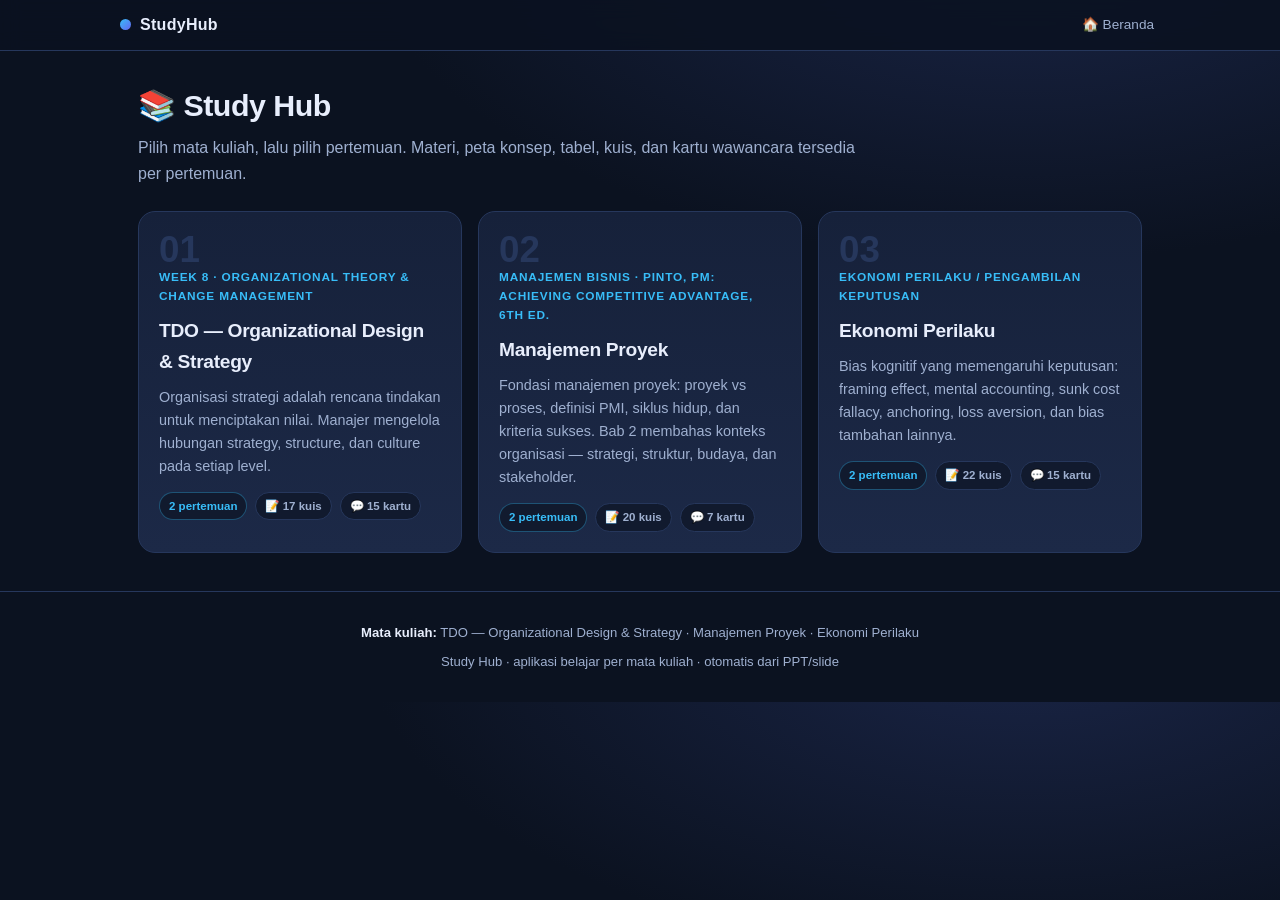
==== index.html @ de92634f "Study Hub: website belajar per mata kuliah (tab per pertemuan)" ====
<!DOCTYPE html>
<html lang="id">
<head>
<meta charset="UTF-8">
<meta name="viewport" content="width=device-width, initial-scale=1.0">
<title>Belajar — Study Hub per Mata Kuliah</title>
<style>
:root{
  --bg:#0b1220; --bg2:#111a2e; --card:#16213a; --card2:#1c2947;
  --ink:#e8eefc; --muted:#9fb0d0; --line:#26375c;
  --accent:#38bdf8; --accent2:#6366f1; --ok:#22c55e; --bad:#ef4444; --warn:#f59e0b;
}
*{box-sizing:border-box;margin:0;padding:0}
html{scroll-behavior:smooth}
body{font-family:-apple-system,BlinkMacSystemFont,"Segoe UI",Roboto,sans-serif;
  background:radial-gradient(1200px 600px at 80% -10%,#1a2547 0,var(--bg) 55%);
  color:var(--ink);line-height:1.6;-webkit-font-smoothing:antialiased}
a{color:var(--accent);text-decoration:none}
.wrap{max-width:1040px;margin:0 auto;padding:0 18px}

/* ---------- top bar ---------- */
.topbar{position:sticky;top:0;z-index:50;background:rgba(11,18,32,.88);
  backdrop-filter:blur(10px);border-bottom:1px solid var(--line)}
.topin{display:flex;align-items:center;justify-content:space-between;padding:11px 0;gap:10px}
.brand{font-weight:800;letter-spacing:.3px;display:flex;align-items:center;gap:9px;white-space:nowrap;cursor:pointer}
.brand .dot{width:11px;height:11px;border-radius:50%;background:linear-gradient(135deg,var(--accent),var(--accent2))}
.crumbs{display:flex;gap:6px;align-items:center;flex-wrap:wrap;color:var(--muted);font-size:.85rem;min-width:0}
.crumbs button{background:none;border:none;color:var(--muted);cursor:pointer;font:inherit;padding:3px 6px;border-radius:7px}
.crumbs button:hover{color:var(--ink);background:var(--card2)}
.crumbs .cur{color:var(--ink);font-weight:600}
.crumbs .sep{opacity:.5}

/* ---------- views ---------- */
.view{padding:30px 0;min-height:60vh}
.view[hidden]{display:none}
.htitle{font-size:1.9rem;letter-spacing:-.5px;margin-bottom:6px}
.hsub{color:var(--muted);margin-bottom:24px;max-width:720px}

/* course grid */
.cgrid{display:grid;grid-template-columns:repeat(auto-fill,minmax(288px,1fr));gap:16px}
.ccard{position:relative;background:linear-gradient(180deg,var(--card),var(--card2));
  border:1px solid var(--line);border-radius:17px;padding:20px;cursor:pointer;transition:.18s;overflow:hidden}
.ccard:hover{transform:translateY(-4px);border-color:var(--accent)}
.ccard .cnum{font-size:2.3rem;font-weight:900;color:var(--line);line-height:1}
.ccard h3{font-size:1.2rem;margin:10px 0 6px;letter-spacing:-.3px}
.ccard .ceb{color:var(--accent);font-weight:700;font-size:.74rem;letter-spacing:.8px;text-transform:uppercase}
.ccard p{color:var(--muted);font-size:.9rem;margin-top:8px}
.ccard .ctags{display:flex;gap:8px;flex-wrap:wrap;margin-top:14px}
.tag{font-size:.72rem;font-weight:700;padding:4px 9px;border-radius:999px;background:var(--bg2);color:var(--muted);border:1px solid var(--line)}
.tag.a{color:var(--accent);border-color:rgba(56,189,248,.35)}

/* pertemuan list */
.plist{display:grid;grid-template-columns:repeat(auto-fill,minmax(300px,1fr));gap:14px}
.pcard{background:linear-gradient(180deg,var(--card),var(--card2));border:1px solid var(--line);
  border-radius:15px;padding:18px;cursor:pointer;transition:.18s;display:flex;gap:14px;align-items:flex-start}
.pcard:hover{transform:translateY(-3px);border-color:var(--accent)}
.pcard .pnum{flex:0 0 44px;height:44px;border-radius:12px;background:linear-gradient(135deg,var(--accent),var(--accent2));
  color:#06122a;font-weight:800;display:grid;place-items:center;font-size:1.1rem}
.pcard h4{font-size:1.1rem;margin-bottom:4px}
.pcard .psub{color:var(--muted);font-size:.88rem}
.pcard .ptags{display:flex;gap:7px;flex-wrap:wrap;margin-top:10px}

/* content sections */
.course{padding:10px 0}
.cbanner{display:flex;align-items:flex-start;gap:16px;margin-bottom:8px;flex-wrap:wrap}
.cnum{font-size:2.4rem;font-weight:900;color:var(--line);line-height:1}
.chdr h2{font-size:1.6rem;letter-spacing:-.4px;margin-bottom:4px}
.eyebrow{color:var(--accent);font-weight:700;font-size:.78rem;letter-spacing:1px;text-transform:uppercase}
.csummary{color:var(--muted);margin-top:8px;max-width:720px}
.ptitle{margin:18px 0 4px;font-size:1.25rem}

.subsec{margin:28px 0}
.sec-h{display:flex;align-items:center;gap:12px;margin-bottom:8px}
.sec-h h3{font-size:1.25rem;letter-spacing:-.3px}
.sec-h .n{background:var(--card2);color:var(--accent);font-weight:800;font-size:.85rem;
  width:30px;height:30px;border-radius:9px;display:grid;place-items:center}
.sec-sub{color:var(--muted);margin-bottom:16px;max-width:720px;font-size:.94rem}

.grid{display:grid;grid-template-columns:repeat(auto-fill,minmax(258px,1fr));gap:14px}
.card{background:linear-gradient(180deg,var(--card),var(--card2));border:1px solid var(--line);
  border-radius:15px;padding:17px;transition:.18s}
.card:hover{transform:translateY(-3px);border-color:var(--accent)}
.card h4{font-size:1.02rem;margin-bottom:7px;display:flex;align-items:center;gap:8px}
.card .lvl{font-size:.64rem;font-weight:800;letter-spacing:.5px;padding:3px 8px;border-radius:999px;
  background:rgba(56,189,248,.15);color:var(--accent)}
.card p{color:var(--muted);font-size:.9rem}
.card ul{margin:7px 0 0 16px;color:var(--muted);font-size:.88rem}

.tbl-wrap{overflow-x:auto;border:1px solid var(--line);border-radius:13px}
table{border-collapse:collapse;width:100%;font-size:.88rem;min-width:560px}
th,td{padding:10px 12px;text-align:left;border-bottom:1px solid var(--line);vertical-align:top}
th{background:var(--card2);font-weight:700}
td.f{font-weight:700;color:var(--accent)}
tr:last-child td{border-bottom:none}
.low{color:#86efac}.diff{color:#fca5a5}

.qbox{background:var(--card);border:1px solid var(--line);border-radius:17px;padding:22px}
.qmeta{display:flex;justify-content:space-between;color:var(--muted);font-size:.83rem;margin:4px 0 12px}
.pbar{height:8px;background:var(--bg2);border-radius:999px;overflow:hidden;margin-bottom:16px}
.pfill{height:100%;background:linear-gradient(90deg,var(--accent),#a5f3fc);width:0;transition:.3s}
.qtext{font-size:1.08rem;font-weight:600;margin-bottom:14px}
.opts{display:flex;flex-direction:column;gap:9px}
.opt{text-align:left;background:var(--card2);border:2px solid var(--line);color:var(--ink);
  padding:11px 14px;border-radius:11px;cursor:pointer;font-size:.94rem;transition:.15s;display:flex;gap:11px}
.opt:hover:not(:disabled){border-color:var(--accent)}
.opt .k{flex:0 0 23px;height:23px;border-radius:50%;background:var(--line);display:grid;place-items:center;font-weight:700;font-size:.76rem}
.opt.correct{border-color:var(--ok);background:rgba(34,197,94,.13)}
.opt.correct .k{background:var(--ok);color:#05230f}
.opt.wrong{border-color:var(--bad);background:rgba(239,68,68,.13)}
.opt.wrong .k{background:var(--bad);color:#fff}
.opt:disabled{cursor:default}
.fb{margin-top:13px;padding:12px 14px;border-radius:11px;font-size:.9rem;display:none;border-left:4px solid}
.fb.show{display:block}.fb.ok{background:rgba(34,197,94,.12);border-color:var(--ok)}
.fb.bad{background:rgba(239,68,68,.12);border-color:var(--bad)}
.btn{background:linear-gradient(135deg,var(--accent),var(--accent2));color:#06122a;border:none;
  padding:10px 19px;border-radius:11px;font-weight:700;cursor:pointer;margin-top:14px;transition:.15s}
.btn:hover{filter:brightness(1.08)}
.btn.ghost{background:var(--card2);color:var(--ink);border:1px solid var(--line)}
.scorepill{background:var(--card2);padding:5px 13px;border-radius:999px;font-weight:700;font-size:.86rem}
.rescore{font-size:2.6rem;font-weight:800;text-align:center;color:var(--accent);margin:6px 0}
.review{margin-top:16px}
.rvi{padding:11px;border:1px solid var(--line);border-radius:10px;margin-bottom:8px;background:var(--card2)}
.rvi .rq{font-weight:600;margin-bottom:3px;font-size:.9rem}.rvi .ra{font-size:.84rem}
.ra.ok{color:var(--ok)}.ra.bad{color:var(--bad)}
.hidden{display:none}

.wcard{background:var(--card);border:1px solid var(--line);border-radius:15px;padding:17px;margin-bottom:13px}
.wcard h4{font-size:1.05rem;margin-bottom:3px}
.wcard .concept{color:var(--accent);font-style:italic;font-size:.86rem;margin-bottom:10px}
.wcard .q{margin:8px 0}
.wcard .q .t{font-weight:700}.wcard .q .a{color:var(--muted);font-size:.9rem}

.backbtn{background:var(--card2);color:var(--ink);border:1px solid var(--line);
  padding:8px 15px;border-radius:10px;cursor:pointer;font:inherit;font-size:.88rem;font-weight:600;margin-bottom:8px}
.backbtn:hover{border-color:var(--accent)}

footer{padding:30px 0;color:var(--muted);font-size:.82rem;text-align:center;border-top:1px solid var(--line)}
footer b{color:var(--ink)}
@media(max-width:600px){.cbanner h2,.htitle{font-size:1.4rem}.crumbs{font-size:.78rem}}
</style>
</head>
<body>

<div class="topbar">
  <div class="wrap topin">
    <div class="brand" onclick="goHome()"><span class="dot"></span>StudyHub</div>
    <div class="crumbs" id="crumbs"></div>
  </div>
</div>

<div class="wrap">
  <!-- HOME: daftar mata kuliah -->
  <div class="view" id="viewHome">
    <h1 class="htitle">📚 Study Hub</h1>
    <p class="hsub">Pilih mata kuliah, lalu pilih pertemuan. Materi, peta konsep, tabel, kuis, dan kartu wawancara tersedia per pertemuan.</p>
    <div class="cgrid" id="courseGrid"></div>
  </div>

  <!-- COURSE: pilihan pertemuan -->
  <div class="view" id="viewCourse" hidden>
    <button class="backbtn" onclick="goHome()">← Kembali ke daftar mata kuliah</button>
    <div id="courseHead"></div>
    <h3 style="margin:22px 0 12px;font-size:1.1rem">Pilih pertemuan</h3>
    <div class="plist" id="ptmList"></div>
  </div>

  <!-- PERTEMUAN: konten -->
  <div class="view" id="viewPtm" hidden>
    <button class="backbtn" onclick="goCourse(cur.course)">← Kembali ke pertemuan</button>
    <div id="ptmMount"></div>
  </div>
</div>

<footer>
  <div class="wrap">
    <p id="footSrc"></p>
    <p style="margin-top:8px">Study Hub · aplikasi belajar per mata kuliah · otomatis dari PPT/slide</p>
  </div>
</footer>

<script>
/* ============================================================
   COURSES — struktur per pertemuan
   {id, title, eyebrow, summary, pertemuan:[
       {label, sub, cards[], blocks[], table{}, quiz[], wawancara[]} ]}
   TAMBAH MATA KULIAH = append objek di COURSES.
   TAMBAH PERTEMUAN  = append objek di pertemuan[].
   ============================================================ */
const COURSES=[
{
  id:"tdo",
  title:"TDO — Organizational Design & Strategy",
  eyebrow:"Week 8 · Organizational Theory & Change Management",
  summary:"Organisasi strategi adalah rencana tindakan untuk menciptakan nilai. Manajer mengelola hubungan strategy, structure, dan culture pada setiap level.",
  pertemuan:[
  {
    label:"Pertemuan 1", sub:"Konsep & Level Strategi",
    cards:[
      {icon:"🧩",h:"Strategy",lvl:"KONSEP",p:"Plan of action untuk menciptakan nilai. Diformulasikan pada empat level oleh manajer di setiap level."},
      {icon:"🔋",h:"Core Competences",lvl:"SUMBER",p:"Berasal dari Specialized Resources (Functional & Organizational Resources) dan Coordination Abilities."},
      {icon:"🔗",h:"Value-Creation Cycle",lvl:"PROSES",p:"Dibangun dari kompetensi inti: diciptakan di fungsional, digabung di bisnis, dilindungi di korporasi, dieksploitasi lewat global."},
      {icon:"🌐",h:"Global Expansion",lvl:"EKSPANSI",p:"Empat cara menciptakan nilai bagi pemangku kepentingan melalui ekspansi global."}
    ],
    blocks:[
      {icon:"🏢",h:"Empat Level Strategi",lvl:"STRUKTUR",items:[
        "1 · Functional — rendahkan biaya / diferensiasi di tiap fungsi",
        "2 · Business — Low-cost · Differentiation · Focus",
        "3 · Corporate — Vertical integration · Related & Unrelated diversification",
        "4 · Global — Multidomestic · International · Global · Transnational"]},
      {icon:"💡",h:"Culture = Keunggulan Berkelanjutan",lvl:"INSIGHT",items:[
        "Pesaing mudah meniru struktur, sangat sulit meniru budaya.",
        "Budaya yang efektif = sumber keunggulan kompetitif yang tahan lama."]},
      {icon:"🌍",h:"4 Cara Global Menciptakan Nilai",lvl:"GLOBAL",items:[
        "Transferring core competences abroad",
        "Establishing a global network",
        "Gaining access to global resources & skills",
        "Using global learning to enhance core competences"]},
      {icon:"⚙️",h:"Tiga Faktor Penentu Struktur",lvl:"BUSINESS",items:[
        "Produk lebih beragam → kontrol lebih besar",
        "Kelompok pelanggan baru → struktur yang melayani",
        "Pesatnya produk baru → koordinasi antarfungsi"]}
    ],
    quiz:[
      {c:"Definisi",q:"Menurut materi, apa definisi organizational strategy?",o:["Rencana tindakan yang dilakukan organisasi untuk menciptakan nilai","Daftar struktur organisasi dan jabatan karyawan","Anggaran tahunan perusahaan untuk operasional","Prosedur tetap yang tidak berubah"],a:0,x:"Organizational strategy = <b>rencana tindakan</b> untuk menciptakan nilai. Manajer mengelola hubungan strategy, structure, culture."},
      {c:"4 Level",q:"Yang <b>bukan</b> termasuk empat level strategi adalah…",o:["Functional-level strategy","Business-level strategy","Marketing-level strategy","Global expansion strategy"],a:2,x:"Empat level: <b>Functional, Business, Corporate, Global expansion</b>. Marketing termasuk dalam fungsi, bukan level."},
      {c:"Culture",q:"Mengapa budaya organisasi menjadi sumber keunggulan kompetitif penting?",o:["Karena mudah ditiru pesaing","Karena struktur meniru budaya lebih mudah","Pesaing mudah meniru struktur, tetapi sangat sulit meniru budaya","Karena budaya tidak berpengaruh pada strategi"],a:2,x:"Struktur mudah ditiru, <b>budaya sangat sulit</b>. Budaya efektif = keunggulan kompetitif berkelanjutan."},
      {c:"Business",q:"Strategi yang mengkhususkan diri pada satu segmen pasar disebut…",o:["Low-cost strategy","Differentiation strategy","Focus strategy","Diversification strategy"],a:2,x:"<b>Focus strategy</b> = memusatkan seluruh sumber daya pada satu segmen pasar."},
      {c:"Business",q:"Low-cost business-level strategy berarti organisasi…",o:["Memproduksi barang berkualitas tinggi berharga tinggi","Memproduksi barang/jasa dengan harga rendah","Fokus pada satu segmen tertentu","Mendiversifikasi ke domain baru"],a:1,x:"<b>Low-cost</b> = barang/jasa harga rendah. <b>Diferensiasi</b> = kualitas tinggi, harga tinggi untuk segmen tertentu."},
      {c:"Business",q:"Tiga faktor yang memengaruhi pilihan struktur organisasi adalah…",o:["Jumlah karyawan, laba, utang","Produk lebih beragam, pelanggan baru, pesatnya produk baru","Lokasi kantor, jumlah cabang, mata uang","Ukuran gudang, jumlah pemasok, volume"],a:1,x:"(1) produk lebih beragam, (2) kelompok pelanggan baru, (3) pesatnya pengembangan produk baru."},
      {c:"Corporate",q:"Tiga jenis utama corporate-level strategy adalah…",o:["Multidomestic, International, Global","Vertical integration, Related & Unrelated diversification","Low-cost, Differentiation, Focus","Functional, Business, Corporate"],a:1,x:"Corporate: <b>vertical integration, related diversification, unrelated diversification</b>."},
      {c:"Corporate",q:"Tujuan corporate-level strategy adalah…",o:["Menurunkan biaya operasional harian saja","Menggunakan & mengembangkan kompetensi low-cost/diferensiasi untuk melindungi & memperluas domain","Hanya fokus pada satu segmen","Menghapus seluruh fungsi manufaktur"],a:1,x:"Tujuannya: gunakan & kembangkan kompetensi low-cost/diferensiasi untuk <b>melindungi & memperbesar domain</b>, berekspansi ke domain baru."},
      {c:"Global",q:"Yang <b>bukan</b> empat cara global expansion menciptakan nilai adalah…",o:["Transferring core competences abroad","Establishing a global network","Mengurangi karyawan secara massal","Using global learning to enhance core competences"],a:2,x:"Empat cara: transfer kompetensi inti, jaringan global, akses sumber daya global, pembelajaran global. Mengurangi karyawan bukan bagian."},
      {c:"Global",q:"Empat strategi implementasi lintas negara adalah…",o:["Multidomestic, International, Global, Transnational","Low-cost, Differentiation, Focus, Diversification","Functional, Business, Corporate, Global","Vertical, Horizontal, Conglomerate, Merger"],a:0,x:"Empat strategi: <b>Multidomestic, International, Global, Transnational</b>."},
      {c:"Core Competence",q:"Sumber core competences mencakup…",o:["Hanya laba tahunan","Specialized resources & coordination abilities","Jumlah cabang & aset tetap","Struktur & jabatan direksi"],a:1,x:"Sumber: <b>Specialized Resources</b> (Functional & Organizational) dan <b>Coordination Abilities</b>."}
    ],
    wawancara:[
      {t:"Budaya Sulit Ditiru",c:"Culture as Competitive Advantage",q:[
        ["Konsep apa yang paling relevan?","Pentingnya culture: pesaing mudah meniru struktur, sangat sulit meniru budaya."],
        ["Mengapa budaya jadi keunggulan kompetitif?","Budaya efektif sulit ditiru — terbentuk dari nilai & koordinasi jangka panjang."],
        ["Jika B 'membeli' konsultan untuk meniru budaya A, otomatis tercipta?","Tidak. Budaya tumbuh dari praktik & sejarah, bukan prosedur yang bisa disalin."]]},
      {t:"Dua Strategi Harga",c:"Business-Level (Low-Cost vs Focus)",q:[
        ["Konsep apa yang membedakan keduanya?","X = low-cost business-level (murah, pasar luas); Y = focus (satu segmen, seluruh sumber daya)."],
        ["Apa tujuan business-level strategy?","Menggabungkan kompetensi low-cost & diferensiasi fungsional untuk mengeksploitasi peluang; memilih domain nilai."],
        ["Jika Y meniru X (jual ke seluruh pasar), risiko apa?","Kehilangan fokus/keunggulan niche; sumber daya terencerkan; bersaing langsung dengan low-cost besar."]]},
      {t:"Kendaraan Mewah",c:"Differentiation Business-Level",q:[
        ["Konsep apa yang relevan?","Differentiation business-level strategy: barang berkualitas tinggi, harga premium, segmen tertentu."],
        ["Apa yang harus konsisten dengannya?","Fungsi pendukung (HRM, R&D, marketing) selaras menciptakan kualitas/prestise."],
        ["Jika harga dipangkas drastis untuk volume, risiko?","Citra premium rusak, terjebak 'di tengah' — tak unggul sebagai diferensiator maupun low-cost."]]},
      {t:"Portofolio Melebar",c:"Structure Follows Strategy",q:[
        ["Faktor apa memengaruhi pilihan struktur?","Produk lebih beragam → butuh kontrol lebih besar atas pengembangan, pemasaran, produksi."],
        ["Sebutkan tiga faktor penentu struktur.","Produk beragam, kelompok pelanggan baru, pesatnya pengembangan produk baru."],
        ["Jika produk baru makin pesat, arah penyesuaian struktur?","Meningkatkan koordinasi antarfungsi agar pengembangan cepat & terintegrasi."]]},
      {t:"Beli Pemasok",c:"Corporate-Level (Vertical Integration)",q:[
        ["Konsep apa yang relevan?","Vertical integration — bergerak ke hulu (memiliki pemasok) untuk kendalikan pasokan & nilai."],
        ["Apa tujuan corporate-level strategy?","Gunakan & kembangkan kompetensi untuk melindungi & memperbesar domain, berekspansi ke domain baru."],
        ["Jika integrasi menambah biaya koordinasi > manfaat, evaluasi apa?","Bandingkan manfaat kontrol vs biaya koordinasi internal; jika lebih besar, mungkin kembali membeli."]]},
      {t:"Dua Diversifikasi",c:"Related vs Unrelated Diversification",q:[
        ["Konsep apa yang membedakan?","Related (bidang berkaitan, ada sinergi) vs Unrelated (bidang tak berkaitan)."],
        ["Struktur apa yang menyertai unrelated diversification?","Conglomerate structure — unit-unit otonom di bawah holding."],
        ["Mengapa related diversification punya sinergi lebih jelas?","Berbagi kompetensi inti/sumber daya/jaringan; unrelated lebih bergantung pada alokasi modal."]]},
      {t:"Kompetensi ke Luar Negeri",c:"Global Expansion: Transferring Competences",q:[
        ["Konsep apa yang relevan?","Transferring core competences abroad — memindahkan kompetensi inti ke luar negeri untuk nilai baru."],
        ["Sebutkan empat cara global expansion menciptakan nilai.","Transfer kompetensi inti, jaringan global, akses sumber daya global, pembelajaran global."],
        ["Jika kompetensi tak bisa ditransfer (terikat budaya lokal), alternatif?","Manfaatkan akses sumber daya global atau pembelajaran global dari pasar baru."]]},
      {t:"Empat Pintu Masuk",c:"Global Implementation Strategies",q:[
        ["Konsep apa yang relevan?","Empat strategi: Multidomestic, International, Global, Transnational."],
        ["Apa ide dasar multidomestic?","Menyesuaikan produk/strategi tiap pasar secara otonom (responsif lokal)."],
        ["Untuk efisien global sekaligus responsif lokal, strategi mana?","Transnational — menggabungkan efisiensi global & responsivitas lokal."]]},
      {t:"Dari Mana Keunggulan",c:"Sources of Core Competences",q:[
        ["Konsep apa yang relevan?","Sumber core competences: Specialized Resources (Functional & Organizational) + Coordination Abilities."],
        ["Hubungannya dengan level strategi?","Kompetensi fungsional → keunggulan bisnis → dilindungi korporasi → dieksploitasi global."],
        ["Jika sumber daya fisik sama, mengapa kompetensi bisa berbeda?","Karena core competences juga dari cara sumber daya dikoordinasikan, bukan hanya fisik."]]},
      {t:"Menjaga Keselarasan",c:"Linking Strategy, Structure & Culture",q:[
        ["Konsep apa intinya?","Menghubungkan strategy, structure, culture pada setiap level untuk menciptakan nilai."],
        ["Mengapa keselarasan penting?","Strategi bagus gagal jika struktur tidak mendukung eksekusi atau budaya tidak mendukung perilaku."],
        ["Jika strategi diubah (lokal→global) tapi struktur/budaya tidak, risiko?","Strategi 'macet': struktur & budaya lama tak mendukung operasi & cara kerja global yang baru."]]}
    ]
  },
  {
    label:"Pertemuan 2", sub:"Strategi Fungsional",
    cards:[
      {icon:"🏭",h:"Keunggulan per Fungsi",lvl:"FUNGSIONAL",p:"Setiap fungsi (Manufaktur, HRM, Materials, Sales & Marketing, R&D) dapat menjadi sumber keunggulan biaya atau diferensiasi."},
      {icon:"🎯",h:"Tujuan Functional Strategy",lvl:"TUJUAN",p:"Menciptakan pada setiap fungsi kompetensi low-cost atau diferensiasi yang memberi keunggulan kompetitif."}
    ],
    blocks:[
      {icon:"📊",h:"Low-Cost vs Differentiation",lvl:"DUA JALUR",items:[
        "Low-cost = menekan biaya per unit (teknologi fleksibel, efisiensi, relasi jangka panjang).",
        "Differentiation = keunikan yang dihargai (kualitas, tenaga terampil, targeting segmen, inovasi)."]}
    ],
    table:{
      title:"Keunggulan pada Setiap Fungsi",
      note:"Setiap fungsi dapat menjadi sumber keunggulan biaya atau diferensiasi.",
      first:"Fungsi",
      low:"▸ Low-Cost", diff:"▸ Differentiation",
      rows:[
        ["Manufaktur","Teknologi manufaktur fleksibel","Kualitas & keandalan produk"],
        ["SDM (HRM)","Pengurangan turnover & absensi","Tenaga terampil + pelatihan inovatif"],
        ["Materials Mgmt","Gudang terkomputerisasi · relasi jangka panjang pemasok","Reputasi perusahaan · relasi jangka panjang"],
        ["Sales & Marketing","Permintaan naik · biaya produksi turun","Targeting segmen · penyesuaian produk"],
        ["R&D","Efisiensi teknologi manufaktur","Produk baru · perbaikan produk"]
      ]
    },
    quiz:[
      {c:"Functional",q:"Sumber keunggulan <b>biaya</b> pada fungsi Manufaktur berasal dari…",o:["Peningkatan kualitas & keandalan produk","Teknologi manufaktur fleksibel","Perekrutan tenaga kerja sangat terampil","Pembuatan produk baru inovatif"],a:1,x:"Manufaktur: <b>low-cost</b> = teknologi manufaktur fleksibel; <b>diferensiasi</b> = kualitas & keandalan produk."},
      {c:"Functional",q:"Sumber keunggulan <b>diferensiasi</b> pada HRM adalah…",o:["Pengurangan turnover & absensi","Gudang terkomputerisasi","Tenaga kerja sangat terampil + pelatihan inovatif","Peningkatan permintaan"],a:2,x:"HRM: <b>diferensiasi</b> = tenaga terampil + program pelatihan inovatif. Pengurangan turnover = sumber low-cost."},
      {c:"Functional",q:"Sumber keunggulan <b>biaya</b> pada R&D adalah…",o:["Penciptaan produk baru","Perbaikan produk yang ada","Peningkatan efisiensi teknologi manufaktur","Targeting kelompok pelanggan"],a:2,x:"R&D: <b>low-cost</b> = efisiensi teknologi manufaktur; <b>diferensiasi</b> = produk baru & perbaikan produk."},
      {c:"Materials",q:"Sumber keunggulan <b>diferensiasi</b> pada Materials Management adalah…",o:["Gudang terkomputerisasi","Hubungan jangka panjang dengan pemasok","Reputasi perusahaan & hubungan jangka panjang","Pengurangan biaya logistik"],a:2,x:"Materials: <b>low-cost</b> = gudang terkomputerisasi & relasi jangka panjang; <b>diferensiasi</b> = reputasi & relasi jangka panjang."},
      {c:"Marketing",q:"Sumber keunggulan <b>diferensiasi</b> pada Sales & Marketing adalah…",o:["Peningkatan permintaan & biaya produksi turun","Targeting kelompok pelanggan & penyesuaian produk","Pengurangan biaya iklan","Peningkatan volume produksi massal"],a:1,x:"Sales & Marketing: <b>diferensiasi</b> = targeting segmen & penyesuaian produk (tailoring)."},
      {c:"Tujuan",q:"Tujuan akhir functional-level strategy adalah…",o:["Menciptakan kompetensi low-cost atau diferensiasi di tiap fungsi yang memberi keunggulan kompetitif","Menggabungkan semua fungsi jadi satu departemen","Menghapus seluruh fungsi pendukung","Hanya menekan biaya tanpa kualitas"],a:0,x:"Tujuannya: ciptakan pada <b>setiap fungsi</b> kompetensi low-cost atau diferensiasi yang memberi keunggulan kompetitif."}
    ],
    wawancara:[
      {t:"Pabrik Komponen",c:"Functional-Level Strategy (Manufacturing: Low-Cost)",q:[
        ["Konsep apa yang relevan?","Functional-level strategy — sumber low-cost advantage di Manufaktur: pengembangan teknologi manufaktur fleksibel."],
        ["Mengapa fleksibilitas produksi bisa jadi keunggulan biaya?","Memungkinkan satu lini melayani banyak varian tanpa biaya terpisah → menekan biaya per unit."],
        ["Jika pesaing meniru teknologinya, apakah keunggulan biaya bertahan?","Tidak tahan lama — struktur/teknologi mudah ditiru. Perlu dilengkapi budaya/koordinasi yang sulit ditiru."]]},
      {t:"Restoran Premium",c:"Differentiation (HRM)",q:[
        ["Konsep apa yang relevan?","Differentiation advantage pada HRM: tenaga kerja sangat terampil + program pelatihan inovatif."],
        ["Bagaimana HRM menciptakan diferensiasi?","Kualitas SDM & pelatihan membuat pengalaman pelanggan unik, tak mudah ditiru restoran harga murah."],
        ["Jika ingin menekan biaya, sumber low-cost HRM apa yang cocok?","Pengurangan turnover & absensi (menekan biaya rekrutmen/pelatihan ulang)."]]},
      {t:"Efisiensi vs Inovasi R&D",c:"Functional Strategy (R&D)",q:[
        ["Konsep apa yang relevan?","Functional-level strategy pada R&D: low-cost (efisiensi) vs diferensiasi (inovasi)."],
        ["Bedakan sumber low-cost & diferensiasi R&D.","Low-cost = efisiensi teknologi manufaktur; diferensiasi = produk baru & perbaikan produk."],
        ["Jika pasar lebih hargai inovasi, prioritas apa?","Diferensiasi — lebih selaras dengan apa yang dihargai pelanggan."]]},
      {t:"Relasi dengan Pemasok",c:"Functional Strategy (Materials Management)",q:[
        ["Konsep apa yang relevan?","Functional-level strategy pada Materials Management: low-cost & diferensiasi."],
        ["Bedakan sumber low-cost & diferensiasi.","Low-cost = gudang terkomputerisasi & relasi jangka panjang; diferensiasi = reputasi & relasi jangka panjang."],
        ["Jika terlalu bergantung pada satu pemasok, risiko?","Efisiensi & kepercayaan vs kerentanan pasokan — perlu keseimbangan."]]},
      {t:"Menyesuaikan Produk",c:"Functional Strategy (Sales & Marketing)",q:[
        ["Konsep apa yang relevan?","Functional-level strategy pada Sales & Marketing."],
        ["Bedakan sumber low-cost & diferensiasi.","Low-cost = permintaan naik & biaya produksi turun; diferensiasi = targeting segmen & tailoring produk."],
        ["Jika tailoring menaikkan biaya besar-besaran, ketegangan apa?","Diferensiasi vs low-cost — perlu pilih fokus atau cara menyalakan diferensiasi tanpa biaya berlebihan."]]}
    ]
  }
  ]
},
{
  id:"manajemen-proyek",
  title:"Manajemen Proyek",
  eyebrow:"Manajemen Bisnis · Pinto, PM: Achieving Competitive Advantage, 6th ed.",
  summary:"Fondasi manajemen proyek: proyek vs proses, definisi PMI, siklus hidup, dan kriteria sukses. Bab 2 membahas konteks organisasi — strategi, struktur, budaya, dan stakeholder.",
  pertemuan:[
  {
    label:"Pertemuan 1", sub:"Bab 1 · Fondasi Manajemen Proyek",
    cards:[
      {icon:"⚖️",h:"Proyek vs Proses",lvl:"FONDASI",p:"Proyek = temporary & unique (sekali jalan, hasil baru). Proses = repetitif & berkelanjutan. Ini fondasi seluruh mata kuliah."},
      {icon:"📐",h:"Definisi PMI",lvl:"KONSEP",p:"A temporary endeavor to create a unique product, service, or result. Dua kata kunci: TEMPORARY (ada awal & akhir) + UNIQUE (bukan pengulangan)."},
      {icon:"🔄",h:"Siklus Hidup Proyek",lvl:"TAHAP",p:"Empat tahap: Conceptualization → Planning → Execution → Termination. Porsi anggaran terbesar (man-hours) terserap di fase execution."},
      {icon:"🎯",h:"Kriteria Sukses",lvl:"UKURAN",p:"Bertambah dari Triple (waktu · anggaran · performance) ke Quadruple constraint (+ client acceptance)."}
    ],
    table:{
      title:"Proses vs Proyek",
      note:"Proses dan proyek berjalan dengan logika yang berbeda — proyek sulit justru karena melanggar praktik yang sudah mapan.",
      first:"Aspek",
      low:"▸ Proses", diff:"▸ Proyek",
      rows:[
        ["Produk","Berulang (produk/proses yang sama)","Baru (produk/proses baru)"],
        ["Tujuan","Banyak tujuan sekaligus","Satu tujuan"],
        ["Durasi","Berkelanjutan","Sekali jalan, umur terbatas"],
        ["Anggota tim","Relatif homogen","Lebih heterogen"],
        ["Biaya & jadwal","Kepastian lebih tinggi","Ketidakpastian lebih tinggi"],
        ["Dampak","Menopang status quo","Mengganggu status quo"]
      ]
    },
    blocks:[
      {icon:"5️⃣",h:"Lima Elemen Definisi Proyek",lvl:"PMI",items:[
        "1 · Kompleks dan sekali jalan",
        "2 · Dibatasi anggaran, jadwal, dan sumber daya",
        "3 · Punya tujuan yang jelas",
        "4 · Berorientasi pelanggan",
        "5 · Lintas fungsi dalam organisasi"]},
      {icon:"💨",h:"Lima Tekanan (Cleland)",lvl:"MENDESAK",items:[
        "Siklus hidup produk memendek",
        "Jendela peluncuran sempit — telat sedikit jadi kelas dua",
        "Produk makin kompleks, tuntutan teknis naik",
        "Pasar global — pesaing & pelanggan baru sekaligus",
        "Inflasi rendah — laba dicari dari efisiensi"]},
      {icon:"📈",h:"Kurva Lima Variabel",lvl:"DINAMIKA",items:[
        "Uncertainty — tertinggi di awal proyek",
        "Creativity — tinggi di awal, turun setelah tujuan mengeras",
        "Resources — naik terus seiring komitmen dana",
        "Project stake — naik terus (makin lama makin besar investasi)",
        "Client interest — kurva U (antusias → turun → naik di serah terima)"]},
      {icon:"🏆",h:"Triple → Quadruple Constraint",lvl:"KRITERIA",items:[
        "Triple: waktu · anggaran · performance",
        "Quadruple: tambah client acceptance",
        "Kasus klinik: triple 'sukses' tapi quadruple 'gagal' — 12/300 pasien yang pakai",
        "Kesimpulan: doing the wrong things well"]},
      {icon:"📊",h:"Studi KPMG",lvl:"ANGKA",items:[
        "65% proyek software & hardware gagal (300+ perusahaan besar)",
        "1 dari 2 manajer menganggap kegagalan itu normal",
        "> 1/3 biaya rekonstruksi Afghanistan hilang (pemborosan & perencanaan buruk) — SIGAR"]}
    ],
    quiz:[
      {c:"Definisi PMI",q:"Menurut PMI, proyek adalah…",o:["A temporary endeavor to create a unique product, service, or result","Proses operasional berulang yang berkelanjutan","Kegiatan rutin harian organisasi","Rencana anggaran perusahaan tahunan"],a:0,x:"Definisi PMI: <b>sebuah usaha temporary</b> untuk menciptakan produk/jasa/hasil yang <b>unik</b>. Dua kata kunci: temporary + unique."},
      {c:"Temporary & Unique",q:"Dua kata kunci dalam definisi proyek menurut PMI adalah…",o:["Efficient & effective","Temporary & unique","Complex & costly","Global & local"],a:1,x:"<b>Temporary</b> (ada titik awal & akhir) + <b>unique</b> (bukan pengulangan). Sisanya turunan dari dua kata kunci ini."},
      {c:"5 Elemen",q:"Yang <b>bukan</b> termasuk lima elemen definisi proyek adalah…",o:["Kompleks dan sekali jalan","Dibatasi anggaran, jadwal, sumber daya","Bersifat repetitif dan berkelanjutan","Lintas fungsi dalam organisasi"],a:2,x:"Lima elemen: kompleks sekali jalan, dibatasi anggaran/jadwal/sumber daya, tujuan jelas, berorientasi pelanggan, lintas fungsi. <b>Repetitif & berkelanjutan = proses, bukan proyek.</b>"},
      {c:"Proyek vs Proses",q:"Manakah di bawah ini yang termasuk PROSES, bukan proyek?",o:["Migrasi sistem akademik kampus ke platform baru","Menyusun laporan keuangan bulanan","Menyiapkan audit ISO pertama perusahaan","Membuka gerai ke-51 sebuah jaringan"],a:1,x:"Laporan keuangan bulanan = <b>proses</b> (siklus berulang). Migrasi sistem, audit pertama, buka gerai baru = <b>proyek</b> (sekali jalan, unik)."},
      {c:"Tabel",q:"Salah satu perbedaan proses dan proyek adalah proses bersifat…",o:["Sekali jalan","Berkelanjutan","Mengganggu status quo","Anggota tim heterogen"],a:1,x:"Proses: berulang, banyak tujuan, <b>berkelanjutan</b>, anggota homogen, menopang status quo. Proyek: baru, satu tujuan, sekali jalan, mengganggu status quo."},
      {c:"Tekanan Cleland",q:"Yang <b>bukan</b> termasuk lima tekanan yang mendorong organisasi ke arah proyek adalah…",o:["Siklus hidup produk memendek","Jendela peluncuran yang sempit","Produk makin sederhana dan murah","Pasar global"],a:2,x:"Lima tekanan Cleland: siklus hidup memendek, jendela peluncuran sempit, <b>produk makin kompleks</b> (bukan sederhana), pasar global, inflasi rendah."},
      {c:"Studi KPMG",q:"Menurut studi KPMG atas 300+ perusahaan besar, berapa persen proyek software & hardware yang gagal?",o:["25%","45%","65%","90%"],a:2,x:"<b>65%</b> proyek software & hardware gagal; 1 dari 2 manajer menganggap itu normal; >1/3 biaya rekonstruksi Afghanistan hilang (SIGAR)."},
      {c:"Siklus Hidup",q:"Urutan empat tahap siklus hidup proyek yang benar adalah…",o:["Planning, Execution, Conceptualization, Termination","Conceptualization, Planning, Execution, Termination","Execution, Planning, Termination, Conceptualization","Conceptualization, Execution, Planning, Termination"],a:1,x:"<b>Conceptualization → Planning → Execution → Termination</b>."},
      {c:"Fase Terbesar",q:"Porsi anggaran terbesar (dalam man-hours) umumnya terserap di fase…",o:["Conceptualization","Planning","Execution","Termination"],a:2,x:"Fase <b>execution</b> menyerap porsi anggaran/man-hours terbesar — pekerjaan sesungguhnya berlangsung di sini."},
      {c:"Kurva",q:"Pada kurva siklus hidup proyek, tingkat uncertainty (ketidakpastian) paling tinggi di…",o:["Akhir proyek","Awal proyek","Fase execution","Setelah serah terima"],a:1,x:"<b>Uncertainty tertinggi di awal</b> karena tantangan belum teridentifikasi. Creativity juga tinggi di awal lalu turun setelah tujuan mengeras."},
      {c:"Kurva Client",q:"Bentuk kurva client interest sepanjang proyek adalah…",o:["Naik terus","Turun terus","Kurva U","Tetap datar"],a:2,x:"<b>Kurva U</b>: antusias di awal → turun saat pengerjaan → naik lagi mendekati serah terima. Pelanggan yang menghilang lalu muncul di akhir = sumber kejutan penolakan."},
      {c:"Triple",q:"Triple constraint terdiri dari…",o:["Waktu, anggaran, performance","Efisiensi, dampak, bisnis, kesiapan","Visi, misi, dan strategi","Stakeholder internal, eksternal, intervenor"],a:0,x:"<b>Triple constraint = waktu · anggaran · performance.</b> Quadruple menambah client acceptance."},
      {c:"Quadruple",q:"Quadruple constraint menambahkan elemen…",o:["Client acceptance","Manajemen risiko proyek","Sumber daya manusia","Teknologi informasi"],a:0,x:"Quadruple constraint = triple + <b>client acceptance</b>."},
      {c:"Kasus Klinik",q:"Kasus klinik antrean digital dinilai 'sukses' oleh triple constraint tapi 'gagal' oleh quadruple constraint karena…",o:["Melebihi anggaran yang ditetapkan","Tidak tepat waktu diselesaikan","Client acceptance tidak terpenuhi (12/300 pasien yang pakai)","Spesifikasi awal tidak lengkap"],a:2,x:"Triple: tepat waktu, under budget, sesuai spesifikasi = sukses. Quadruple: <b>client acceptance gagal</b> — cuma 12/300 pasien pakai. Doing the wrong things well."}
    ],
    wawancara:[
      {t:"Gerai Kopi ke-51",c:"Proyek vs Proses",q:[
        ["Konsep apa yang relevan?","Proyek vs proses: buka gerai ke-51 = proyek (unik di lokasi & perizinan); seduh kopi harian = proses (repetitif)."],
        ["Mengapa buka gerai baru proyek tapi buka kopi harian bukan?","Gerai baru sekali jalan, punya awal & akhir, lintas fungsi; seduh kopi berulang tiap hari tanpa titik akhir."],
        ["Jika buka gerai ke-51 ternyata repetitif tiap minggu tanpa akhir, apakah masih proyek?","Tidak lagi — menjadi proses rutin. Proyek harus temporary & unique."]]},
      {t:"Kasus Klinik Antrean",c:"Triple vs Quadruple Constraint",q:[
        ["Konsep apa yang relevan?","Triple constraint (waktu · anggaran · performance) vs quadruple (+ client acceptance)."],
        ["Nilai proyek klinik dengan triple dan quadruple constraint?","Triple: sukses (tepat waktu, under budget, sesuai spesifikasi). Quadruple: gagal (client acceptance — 12/300 pasien pakai)."],
        ["Mengapa kedua penilaian bisa berbeda?","Triple hanya ukur efisiensi internal vs spesifikasi awal; spesifikasi awal bisa keliru — doing the wrong things well."]]},
      {t:"Bus Wisata (McKain)",c:"Kriteria Sukses & Tanya Dulu",q:[
        ["Konsep apa yang relevan?","Proyek sempurna bisa tetap salah proyek — tanyakan kebutuhan sebelum mulai."],
        ["Apa pelajaran dari kasus renovasi interior bus wisata?","Faktor terpenting ternyata sopir, bukan interior. Proyek renovasi dibatalkan, diganti program pelatihan sopir."],
        ["Bagaimana memastikan kriteria sukses ditetapkan dengan benar?","Riset kebutuhan pemangku kepentingan di awal; kriteria ditetapkan sebelum proyek — what gets measured gets managed."]]}
    ]
  },
  {
    label:"Pertemuan 2", sub:"Bab 2 · Konteks Organisasi",
    cards:[
      {icon:"🪜",h:"Strategi = Batu Loncatan",lvl:"STRATEGI",p:"Strategi hanya bisa mengartikulasikan; proyek yang mewujudkan. Proyek adalah batu loncatan strategi."},
      {icon:"🏛️",h:"Tiga Struktur Organisasi",lvl:"STRUKTUR",p:"Functional (jelas, efisien), Project (fokus, tapi boros sumber daya), Matrix (dua bos, fleksibel tapi banyak negosiasi)."},
      {icon:"🌐",h:"Budaya & Aturan Tak Tertulis",lvl:"BUDAYA",p:"Norma tak tertulis yang memandu perilaku. Tujuh faktor pembentuk: lingkungan, lokasi, teknologi, sistem imbalan, aturan/prosedur, tokoh kunci, critical incidents."},
      {icon:"👥",h:"Stakeholder & Intervenors",lvl:"PEMANGKU","p":"Semua pihak yang kepentingannya harus diseimbangkan. Intervenor groups (lingkungan/politik/sosial) bisa menyela proyek."}
    ],
    blocks:[
      {icon:"🏛️",h:"Konteks Organisasi",lvl:"STRATEGI·STRUKTUR·BUDAYA",items:[
        "Strategi: proyek mewujudkan apa yang strategi hanya bisa ucapkan",
        "Struktur: fungsional, proyek, atau matriks — masing-masing punya harga",
        "Budaya: aturan tak tertulis yang menentukan perilaku sebenarnya",
        "Stakeholder: semua pihak yang kepentingannya harus diseimbangkan"]},
      {icon:"🧭",h:"TOWS & PMO",lvl:"ALAT",items:[
        "TOWS: SO (maxi-maxi), ST (maxi-mini), WO (mini-maxi), WT (mini-mini) → turunkan proyek konkret",
        "Spektrum matriks: weak → balanced → strong → heavyweight",
        "PMO: weather station (pengamat), control tower (penjaga mutu), resource pool (penyedia orang)"]},
      {icon:"🌊",h:"Escalation of Commitment",lvl:"JERATAN",items:[
        "Organisasi terus mendanai proyek yang jelas gagal karena tak sanggup mengakui kegagalan",
        "Contoh nyata: Airbus A380 dan Bandara Kertajati"]}
    ],
    quiz:[
      {c:"Strategi",q:"Dalam konteks organisasi (Bab 2), proyek berfungsi sebagai…",o:["Akhir dari sebuah strategi","Batu loncatan / wujud nyata strategi","Pengganti struktur organisasi","Penghalang inovasi"],a:1,x:"<b>Proyek adalah batu loncatan strategi</b>: strategi hanya bisa mengartikulasikan, proyek yang mewujudkan."},
      {c:"Stakeholder",q:"Kelompok eksternal yang punya kemampuan menyela proyek dan memaksa kepentingannya masuk disebut…",o:["Top management","Manajer fungsional","Intervenor groups","Anggota tim proyek"],a:2,x:"<b>Intervenor groups</b> = kelompok lingkungan/politik/sosial/komunitas yang bisa menyela proyek. Contoh: Cape Wind dibatalkan setelah 14 tahun litigasi."},
      {c:"Struktur",q:"Struktur organisasi yang memberi anggota tim 'dua bos' adalah…",o:["Functional","Project","Matrix","Heavyweight"],a:2,x:"<b>Matrix</b> = dua bos (manajer fungsional & manajer proyek). Cocok lingkungan dinamis, tapi waktu habis untuk negosiasi."},
      {c:"PMO",q:"PMO yang hanya memantau dan melaporkan status proyek tanpa berusaha mengendalikannya disebut…",o:["Control tower","Resource pool","Weather station","Directive office"],a:2,x:"<b>Weather station</b> = peran pengamat (memantau & melaporkan). Control tower = penjaga mutu; resource pool = penyedia orang."},
      {c:"Budaya",q:"Budaya organisasi didefinisikan sebagai…",o:["Aturan tertulis resmi perusahaan","Aturan/norma tak tertulis yang memandu perilaku","Struktur hierarki jabatan formal","Kebijakan gaji dan tunjangan"],a:1,x:"Budaya = <b>aturan/norma tak tertulis</b> yang membentuk & memandu perilaku. Tujuh faktor pembentuk: lingkungan, lokasi, teknologi, sistem imbalan, aturan/prosedur, tokoh kunci, critical incidents."},
      {c:"Escalation",q:"Kecenderungan organisasi terus mendanai proyek yang jelas gagal karena tak sanggup mengakui kegagalan disebut…",o:["Triple constraint","Escalation of commitment","Client acceptance","Project termination"],a:1,x:"<b>Escalation of commitment</b> = terus mendanai proyek gagal melewati titik objektif penghentian. Contoh: A380 dan Kertajati."}
    ],
    wawancara:[
      {t:"Airbus A380 vs Boeing 787",c:"Strategi → Proyek",q:[
        ["Konsep apa yang relevan?","Proyek adalah batu loncatan strategi; strategi menentukan proyek yang lahir (Tabel 2.1)."],
        ["Apa perbedaan keyakinan strategi Airbus dan Boeing?","Airbus: masa depan megacity & hub → pesawat raksasa (A380). Boeing: penerbangan langsung antar kota menengah → pesawat efisien (787)."],
        ["Kegagalan proyek atau kegagalan strategi?","Pertanyaan kunci: jika strategi salah memetakan masa depan, proyek yang dieksekusi sempurna pun bisa gagal."]]},
      {t:"Bandara Kertajati",c:"Stakeholder & Benturan Kepentingan",q:[
        ["Konsep apa yang relevan?","Stakeholder internal/eksternal dan benturan kepentingan; analisis permintaan & akses di fase awal."],
        ["Sebutkan dua pasang stakeholder yang tujuannya bertabrakan.","Maskapai (mau rute menguntungkan) vs bandara (mau isi kapasitas); subsidi operasional vs kebutuhan anggaran daerah."],
        ["Pada fase siklus hidup mana analisis permintaan & akses harus dilakukan?","Fase conceptualization/planning — bukan setelah konstruksi selesai (jaga agar tidak escalation of commitment)."]]},
      {t:"Dua Bos",c:"Struktur Matriks",q:[
        ["Konsep apa yang relevan?","Struktur matriks: anggota punya dua bos (fungsional & proyek); cocok lingkungan dinamis tapi waktu habis untuk negosiasi."],
        ["Apa kelebihan dan kekurangan struktur matriks?","Kelebihan: koordinasi lintas fungsi, sumber daya terbagi, responsif. Kekurangan: dua bos, anggota terjepit, waktu untuk negosiasi."],
        ["Jika negosiasi antardua bos makin boros waktu, ke struktur mana sebaiknya bergeser?","Menuju projectized (otoritas penuh di manajer proyek) atau kembali ke functional, tergantung kebutuhan."]]},
      {t:"Estimasi Dipotong 20%",c:"Budaya & Escalation of Commitment",q:[
        ["Konsep apa yang relevan?","Budaya = aturan tak tertulis; estimasi yang dipadatkan & escalation of commitment."],
        ["Apa dampak budaya 'semua estimasi otomatis dipotong 20%'?","Informasi jadi tidak jujur, perencanaan rusak, kabar buruk tak sampai ke pengambil keputusan — seperti Boeing's Fatal Flaw."],
        ["Apa yang harus berubah agar kabar buruk bisa naik lebih cepat?","Sistem imbalan & norma yang menghargai estimasi jujur; mekanisme escalation berbasis penilaian objektif."]]}
    ]
  }
  ]
},
{
  id:"ekonomi-perilaku",
  title:"Ekonomi Perilaku",
  eyebrow:"Ekonomi Perilaku / Pengambilan Keputusan",
  summary:"Bias kognitif yang memengaruhi keputusan: framing effect, mental accounting, sunk cost fallacy, anchoring, loss aversion, dan bias tambahan lainnya.",
  pertemuan:[
  {
    label:"Pertemuan 1", sub:"Bias Utama",
    cards:[
      {icon:"🖼️",h:"Framing Effect",lvl:"BIAS",p:"Cara menyajikan informasi (bingkai rugi vs cuan) mengubah pilihan, meski isi numeriknya sama."},
      {icon:"💰",h:"Mental Accounting",lvl:"BIAS",p:"Uang dipilah ke 'rekening' psikologis; orang memperlakukan uang seolah tidak fungible meski secara ekonomi setara."},
      {icon:"⏳",h:"Sunk Cost Fallacy",lvl:"BIAS",p:"Terus melanjutkan karena biaya yang sudah dikeluarkan, meski secara rasional seharusnya berhenti."},
      {icon:"⚓",h:"Anchoring & Loss Aversion",lvl:"BIAS",p:"Tergantung pada angka pertama (anchor); kerugian terasa sekitar 2x lebih menyakitkan dibanding keuntungan setara."}
    ],
    blocks:[
      {icon:"🖼️",h:"Framing Effect",lvl:"KONSEP",items:[
        "Rangka 'rugi' vs 'cuan' mengubah preferensi risiko",
        "Gain → risk-averse; Loss → risk-seeking (prospect theory)"]},
      {icon:"💰",h:"Mental Accounting",lvl:"KONSEP",items:[
        "Uang punya 'label' (uang makan vs uang hadiah)",
        "Memicu pemborosan di satu rekening, hemat di rekening lain"]},
      {icon:"⏳",h:"Sunk Cost Fallacy",lvl:"KONSEP",items:[
        "Biaya yang sudah keluar memengaruhi keputusan ke depan",
        "Rasional: abaikan sunk cost, lihat manfaat marginal ke depan"]},
      {icon:"⚓",h:"Anchoring & Loss Aversion",lvl:"KONSEP",items:[
        "Anchor: estimasi/angka pertama mengunci penilaian berikutnya",
        "Loss aversion: rasa sakit rugi ≈ 2x rasa senang cuan setara"]}
    ],
    quiz:[
      {c:"Framing",q:"Framing effect adalah…",o:["Kecenderungan memilih opsi berdasarkan cara penyajian informasi","Kesalahan menghitung probabilitas","Ketergantungan pada angka pertama","Ketidakmampuan mengingat masa lalu"],a:0,x:"<b>Framing</b> = cara menyajikan (bingkai) informasi mengubah pilihan, meski isi numeriknya sama."},
      {c:"Framing Gain",q:"Menurut prospect theory, ketika sebuah pilihan dibingkai sebagai gain (cuan), orang cenderung…",o:["Risk-seeking (mencari risiko)","Risk-averse (menghindari risiko)","Netral terhadap risiko","Impulsif"],a:1,x:"Gain → <b>risk-averse</b>; Loss → risk-seeking. Bingkai berbeda → preferensi risiko berlawanan."},
      {c:"Mental Accounting",q:"Mental accounting menjelaskan bahwa orang…",o:["Menganggap semua uang setara dan fungible","Memperlakukan uang sebagai bagian dari 'rekening' psikologis terpisah","Selalu memaksimalkan utilitas ekonomi","Mengabaikan pajak sepenuhnya"],a:1,x:"<b>Mental accounting</b> = uang dipilah ke kategori psikologis; diperlakukan tidak fungible meski setara."},
      {c:"Sunk Cost",q:"Sunk cost fallacy terjadi ketika…",o:["Seseorang terus melanjutkan karena biaya yang sudah dikeluarkan","Seseorang mengabaikan seluruh biaya","Seseorang selalu memilih opsi termurah","Seseorang menghitung opportunity cost"],a:0,x:"<b>Sunk cost fallacy</b> = keputusan dipengaruhi biaya tak dapat dikembalikan. Rasional: abaikan sunk cost, lihat manfaat ke depan."},
      {c:"Sunk Cost Contoh",q:"Manakah yang merupakan contoh sunk cost fallacy?",o:["Tetap nonton film buruk sampai selesai karena sudah beli tiket","Memilih restoran yang lebih murah","Menghitung biaya peluang dengan cermat","Menyimpan uang di rekening terpisah"],a:0,x:"Nonton film buruk karena <b>sudah beli tiket</b> (biaya tak kembali) adalah contoh klasik sunk cost fallacy."},
      {c:"Anchoring",q:"Anchoring adalah…",o:["Ketergantungan berlebihan pada angka/estimasi pertama","Ketakutan terhadap kerugian","Pembagian uang ke kategori mental","Bingkai informasi agar terlihat menarik"],a:0,x:"<b>Anchoring</b> = penilaian tertambat pada angka/estimasi pertama yang muncul."},
      {c:"Loss Aversion",q:"Loss aversion berarti…",o:["Rasa sakit karena kerugian jauh lebih besar daripada rasa senang karena keuntungan setara","Orang selalu menghindari semua risiko","Orang menyukai kerugian","Uang bersifat tidak fungible"],a:0,x:"<b>Loss aversion</b>: rasa sakit rugi ≈ <b>2x</b> rasa senang cuan setara."},
      {c:"Rasio",q:"Secara umum, kerugian dirasakan sekitar…",o:["Sama besarnya dengan keuntungan","Setengah dari keuntungan","Sekitar 2x lebih kuat daripada keuntungan setara","10x lebih kuat"],a:2,x:"Estimasi umum: <b>rugi terasa ~2x</b> lebih menyakitkan dibanding cuan setara."},
      {c:"Aplikasi",q:"Seorang manajer terus mendanai proyek yang jelas gagal hanya karena sudah mengeluarkan banyak dana. Ini contoh…",o:["Framing effect","Anchoring","Sunk cost fallacy","Mental accounting"],a:2,x:"Meneruskan karena <b>biaya yang sudah keluar</b> = sunk cost fallacy."},
      {c:"Aplikasi Framing",q:"Proyek disebut '80% peluang sukses' vs '20% peluang gagal' memberi kesan berbeda meski nilainya sama. Ini contoh…",o:["Framing effect","Mental accounting","Sunk cost fallacy","Escalation of commitment"],a:0,x:"<b>Framing</b>: 80% sukses (cuan) vs 20% gagal (rugi) — kesan & pilihan berbeda meski numeriknya identik."},
      {c:"Aplikasi Anchoring",q:"Dalam negosiasi, angka pertama Rp500 juta membuat tawar berikutnya cenderung berkisar di sekitarnya. Ini…",o:["Framing effect","Mental accounting","Sunk cost fallacy","Escalation of commitment"],a:1,x:"<b>Anchoring</b>: angka pertama (Rp500 juta) menjadi jangkar penilaian tawar-menawar berikutnya."},
      {c:"Mitigasi",q:"Cara paling tepat mengurangi bias dalam pengambilan keputusan adalah…",o:["Sengaja berpatokan pada angka pertama","Mengabaikan semua data yang ada","Evaluasi ulang dengan manfaat marginal ke depan, abaikan sunk cost","Selalu ikuti emosi saat itu"],a:2,x:"Abaikan <b>sunk cost</b>, evaluasi <b>manfaat marginal ke depan</b>; untuk anchoring, kumpulkan data independen sebelum terpapar angka pertama."}
    ],
    wawancara:[
      {t:"Rumah Impian",c:"Framing Effect",q:[
        ["Konsep apa yang paling relevan?","Framing effect: bingkai 'rugi' vs 'cuan' mengubah pilihan, meski nilai uang sama."],
        ["Jelaskan mengapa Q1 dan Q2 menghasilkan keputusan berbeda.","Q1 (cuan) membuat orang risk-averse; Q2 (rugi) membuat orang risk-seeking. Bingkai berbeda → preferensi risiko berbeda."],
        ["Jika Anda manajer, bagaimana menyajikan info agar tim tidak terjebak bingkai?","Sajikan kedua bingkai (cuan & rugi) secara bersamaan dengan angka yang sama agar keputusan berbasis nilai, bukan bingkai."]]},
      {t:"Dana Liburan vs Belanja",c:"Mental Accounting",q:[
        ["Konsep apa yang relevan?","Mental accounting: uang dipilah ke 'rekening' psikologis dan diperlakukan tidak fungible."],
        ["Mengapa uang bonus dan uang gaji sering diperlakukan berbeda?","Keduanya setara secara ekonomi, tapi bonus masuk 'rekening hiburan' sehingga lebih mudah dibelanjakan."],
        ["Jika mental accounting dihapus, apakah orang akan selalu alokasikan uang secara rasional?","Tidak otomatis — sistem 1 tetap memberi 'label' pada uang; desain anggaran eksplisit membantu, bukan menghapus bias."]]},
      {t:"Nonton Film Buruk",c:"Sunk Cost Fallacy",q:[
        ["Konsep apa yang paling relevan?","Sunk cost fallacy: biaya tak dapat dikembalikan (tiket) memengaruhi keputusan melanjutkan."],
        ["Mengapa orang tetap menyelesaikan hal yang sudah tidak menyenangkan?","Merasakan berhenti = 'membuang' biaya yang sudah dikeluarkan, meski biaya itu sudah hilang apa pun keputusannya."],
        ["Jika biaya tiket bisa dikembalikan 100%, apakah orang masih tetap nonton?","Banyak yang akan pergi — membuktikan keputusan dipandu sunk cost, bukan kesenangan saat ini."]]},
      {t:"Harga Coret",c:"Anchoring Effect",q:[
        ["Konsep apa yang relevan?","Anchoring: angka pertama (harga coret) menjadi jangkar penilaian nilai."],
        ["Jelaskan peran angka Rp500.000 dalam keputusan pembeli.","Angka itu mengunci persepsi 'mahal', sehingga Rp350.000 terasa seperti diskon besar meski nilai sebenarnya bisa berbeda."],
        ["Jika harga coret dihapus, apakah persepsi nilai akan objektif?","Tidak sepenuhnya — tanpa jangkar, pembeli memakai referensi internal yang juga bias."]]},
      {t:"Rugi vs Cuan",c:"Loss Aversion",q:[
        ["Konsep apa yang paling relevan?","Loss aversion: kerugian terasa sekitar 2x lebih menyakitkan dibanding keuntungan setara."],
        ["Mengapa orang lebih sulit melepas kerugian daripada meraih keuntungan?","Sistem evaluatif memberi bobot emosional lebih besar pada perubahan negatif daripada positif."],
        ["Jika rasa rugi dan rasa senang sama kuatnya, apakah keputusan menjadi netral?","Bisa lebih netral, tapi bias lain (status quo, endowment) tetap mendorong pilihan."]]},
      {t:"Status Quo",c:"Status Quo Bias",q:[
        ["Konsep apa yang relevan?","Status quo bias: kecenderungan mempertahankan keadaan saat ini meski ada alternatif lebih baik."],
        ["Mengapa orang enggan berpindah dari opsi yang sudah dikenal?","Berpindah dirasakan sebagai potensi kerugian dan menuntut usaha kognitif."],
        ["Jika tidak ada biaya untuk berpindah, apakah status quo bias hilang?","Tidak sepenuhnya — inersia dan preferensi implisit tetap menahan perubahan."]]},
      {t:"Efek Endowment",c:"Endowment Effect",q:[
        ["Konsep apa yang paling relevan?","Endowment effect: orang menilai barang yang dimiliki lebih tinggi daripada saat belum memiliki."],
        ["Mengapa pemilik meminta harga jual lebih tinggi dari harga beli?","Memiliki meningkatkan nilai subjektif; melepas dirasakan sebagai kerugian."],
        ["Jika barang belum dimiliki, apakah kesenjangan harga jual-beli tetap ada?","Bias berkurang tajam — kesenjangan muncul karena efek kepemilikan."]]},
      {t:"Averaging",c:"Averaging Bias",q:[
        ["Konsep apa yang relevan?","Averaging: penilaian dipengaruhi rata-rata konteks, bukan nilai absolut."],
        ["Mengapa sebuah opsi terlihat baik hanya karena berada di antara opsi ekstrem?","Otak membandingkan secara relatif terhadap rata-rata lokal, bukan nilai intrinsik."],
        ["Jika semua opsi dinilai secara terpisah, apakah averaging bias tetap kuat?","Bias melemah karena tidak ada konteks rata-rata yang terbentuk."]]}
    ]
  },
  {
    label:"Pertemuan 2", sub:"Bias Tambahan & Aplikasi",
    cards:[
      {icon:"🕳️",h:"Fundamental Attribution Error",lvl:"BIAS",p:"Tendensi menyalahkan disposisi/orang atas suatu peristiwa, sambil meremehkan faktor situasional."},
      {icon:"✨",h:"Halo Effect",lvl:"BIAS",p:"Kesan positif pada satu atribut (misal penampilan) mewarnai penilaian atribut lain (misal kompetensi)."},
      {icon:"🔍",h:"Confirmation Bias",lvl:"BIAS",p:"Mencari, menafsirkan, dan mengingat informasi yangconfirm/keyakinan yang sudah ada."},
      {icon:"🗺️",h:"Choice Architecture",lvl:"APLIKASI",p:"Cara memilih disajikan membentuk keputusan. Design yang etis (nudge) memandu tanpa menghilangkan kebebasan."}
    ],
    blocks:[
      {icon:"📰",h:"Availability Heuristic",lvl:"KONSEP",items:[
        "Menilai probabilitas dari kemudahan contoh muncul di pikiran",
        "Berita dramatis membuat orang overestimasi risiko"]},
      {icon:"🎯",h:"Representativeness Heuristic",lvl:"KONSEP",items:[
        "Menilai berdasarkan kesamaan dengan stereotip",
        "Mengabaikan probabilitas dasar (base rate)"]},
      {icon:"⚖️",h:"Atribusi & Bukti",lvl:"KRITIS",items:[
        "Pisahkan dugaan dari fakta: klaim keterlibatan masih dalam penyidikan",
        "Tunggu verifikasi sebelum menyimpulkan"]},
      {icon:"🧭",h:"Mitigasi Bias",lvl:"SOLUSI",items:[
        "Kumpulkan data independen sebelum terpapar angka pertama",
        "Wajib cari bukti berlawanan untuk lawan confirmation bias",
        "Sajikan kedua bingkai secara seimbang"]}
    ],
    quiz:[
      {c:"Availability",q:"Availability heuristic adalah…",o:["Menilai probabilitas dari kemudahan contoh muncul di pikiran","Menyalahkan orang atas peristiwa","Mengabaikan base rate","Menilai berdasarkan stereotip"],a:0,x:"<b>Availability</b>: kita menilai seberapa sering sesuatu terjadi berdasarkan betapa mudahnya contoh muncul di pikiran."},
      {c:"Availability Contoh",q:"Seseorang takut naik pesawat karena sering lihat berita kecelakaan, padahal statistik menunjukkan mobil lebih berbahaya. Ini contoh…",o:["Availability heuristic","Anchoring","Sunk cost fallacy","Mental accounting"],a:0,x:"Berita kecelakaan mudah diingat → membuat orang <b>overestimasi</b> risiko pesawat. Ini availability heuristic."},
      {c:"Representativeness",q:"Representativeness heuristic menyebabkan orang…",o:["Menilai berdasarkan kesamaan dengan stereotip, mengabaikan base rate","Selalu mengikuti data statistik","Mengabaikan stereotip sepenuhnya","Hanya percaya pada angka"],a:0,x:"<b>Representativeness</b>: menilai berdasarkan kesamaan dengan stereotip, sering mengabaikan probabilitas dasar."},
      {c:"Base Rate",q:"Mengabaikan probabilitas dasar saat menilai kemungkinan disebut kesalahan…",o:["Availability","Representativeness","Anchoring","Framing"],a:1,x:"Klasik <b>base rate neglect</b> — terkait erat dengan representativeness heuristic."},
      {c:"Confirmation Bias",q:"Confirmation bias adalah…",o:["Mencari dan memprioritaskan informasi yang sesuai keyakinan","Mengabaikan semua informasi","Selalu berpikir objektif","Mencari hanya bukti yang bertentangan"],a:0,x:"<b>Confirmation bias</b>: kita mencari & mengingat hal yang mendukung keyakinan, mengabaikan yang bertentangan."},
      {c:"Confirmation Mitigasi",q:"Cara paling efektif mengurangi confirmation bias adalah…",o:["Hanya percaya pada intuisi","Mewajibkan pencarian bukti yang bertentangan","Menghindari semua data","Ikut arus utama"],a:1,x:"Prosedur wajib mencari <b>diskonfirmasi</b> secara aktif terbukti efektif mengurangi confirmation bias."},
      {c:"Halo Effect",q:"Ketika penampilan menarik membuat orang langsung dinilai lebih kompeten, itu disebut…",o:["Halo effect","Availability heuristic","Anchoring","Sunk cost"],a:0,x:"<b>Halo effect</b>: kesan positif pada satu atribut menyebar ke penilaian atribut lain tanpa dasar bukti."},
      {c:"Atribusi",q:"Fundamental attribution error adalah kecenderungan untuk…",o:["Menyalahkan disposisi orang dan meremehkan faktor situasional","Selalu menyalahkan situasi","Tidak membuat atribusi sama sekali","Hanya menyalahkan diri sendiri"],a:0,x:"<b>Fundamental attribution error</b>: menyalahkan karakter/orang, meremehkan konteks situasi."},
      {c:"Dugaan vs Fakta",q:"Mengapa penting membedakan 'dugaan' dengan 'fakta terbukti' sebelum menyebarkan informasi?",o:["Karena kesimpulan dini memperkuat confirmation bias & menyebarkan misinformasi","Tidak penting, semua sama","Karena semua berita pasti benar","Karena tidak ada penyidikan"],a:0,x:"Menyimpulkan dari dugaan sebagai fakta memperkuat <b>confirmation bias</b> dan menyebarkan misinformasi."},
      {c:"Choice Architecture",q:"Choice architecture yang etis (nudge) sebaiknya…",o:["Menyajikan pilihan secara jujur & seimbang tanpa menghilangkan kebebasan","Memaksa satu pilihan","Menyembunyikan opsi lain","Manipulasi tanpa transparansi"],a:0,x:"Nudge yang etis: arahkan pilihan dengan <b>transparansi</b>, tetap pertahankan kebebasan memilih."}
    ],
    wawancara:[
      {t:"Keterlibatan Dugaan",c:"Atribusi & Bukti",q:[
        ["Konsep apa yang relevan?","Pisahkan dugaan dari fakta: klaim keterlibatan masih dalam penyidikan, bukan kebenaran final."],
        ["Mengapa penting menunggu verifikasi sebelum menyimpulkan?","Kesimpulan dini memperkuat confirmation bias dan menyebarkan misinformasi."],
        ["Jika bukti awal kuat tapi belum final, bagaimana menyajikannya?","Sajikan sebagai dugaan terverifikasi parsial dengan sumber & status proses, bukan sebagai fakta terbukti."]]},
      {t:"Desain Choice Architecture",c:"Aplikasi Bias",q:[
        ["Konsep apa yang paling relevan?","Choice architecture: mengatur cara pilihan disajikan untuk memandu keputusan tanpa menghilangkan kebebasan."],
        ["Bagaimana menggunakan framing secara etis?","Sajikan bingkai yang jujur & seimbang; hindari memanipulasi dengan menyembunyikan bingkai lawan."],
        ["Jika choice architecture diatur, apakah individu kehilangan otonomi?","Tidak selama opsi tetap tersedia (nudge), tapi perlu transparansi agar tidak menjadi manipulasi."]]},
      {t:"Berita Viral",c:"Availability Heuristic",q:[
        ["Konsep apa yang relevan?","Availability heuristic: menilai probabilitas dari kemudahan contoh muncul di pikiran."],
        ["Mengapa berita dramatis membuat orang overestimasi risiko?","Contoh emosional & baru lebih mudah diingat, jadi terasa lebih sering terjadi."],
        ["Jika data statistik dasar diberikan, apakah heuristik ini hilang?","Bisa dikoreksi, tapi kesan emosional sering tetap dominan tanpa data yang menonjol."]]},
      {t:"Kandidat Menarik",c:"Halo Effect",q:[
        ["Konsep apa yang relevan?","Halo effect: kesan positif pada satu atribut mewarnai penilaian atribut lain."],
        ["Mengapa penampilan menarik sering dinilai lebih kompeten?","Kesan pertama positif 'menyebar' ke penilaian kemampuan tanpa dasar bukti."],
        ["Jika penilaian berbasis data kinerja, apakah halo effect hilang?","Bisa ditekan, tapi bias tetap bekerja di bawah sadar pada penilaian cepat."]]},
      {t:"Tim yang Salah",c:"Fundamental Attribution Error",q:[
        ["Konsep apa yang relevan?","Fundamental attribution error: menyalahkan disposisi orang, meremehkan faktor situasional."],
        ["Mengapa orang cepat menyimpulkan karakter dari satu perilaku?","Kognitif lebih murah menyalahkan individu daripada menganalisis faktor situasional."],
        ["Jika informasi situasional diberikan lengkap, apakah bias ini hilang?","Bisa berkurang, tapi kecenderungan awal tetap muncul sebelum informasi diproses."]]},
      {t:"Riset yang Separatis",c:"Confirmation Bias",q:[
        ["Konsep apa yang relevan?","Confirmation bias: mencari & memprioritaskan informasi yang sesuai keyakinan."],
        ["Mengapa orang sulit menerima bukti yang bertentangan?","Bukti bertentangan menimbulkan ketidaknyamanan kognitif dan ancaman identitas."],
        ["Jika dipaksa mencari bukti berlawanan, apakah bias ini hilang?","Bisa dikurangi secara signifikan dengan prosedur wajib mencari diskonfirmasi."]]},
      {t:"Kasus yang Mirip Stereotip",c:"Representativeness Heuristic",q:[
        ["Konsep apa yang paling relevan?","Representativeness: menilai berdasarkan kesamaan dengan stereotip, mengabaikan probabilitas dasar."],
        ["Mengapa orang mengabaikan base rate dalam penilaian?","Kesamaan stereotip lebih mencolok daripada statistik abstrak."],
        ["Jika base rate ditekankan, apakah heuristik ini hilang?","Bisa diperbaiki, tapi representasi stereotip tetap menarik perhatian pertama."]]}
    ]
  }
  ]
}
];

/* ============================================================ RENDER */
const $=id=>document.getElementById(id);
const esc=s=>String(s).replace(/[&<>]/g,c=>({'&':'&amp;','<':'&lt;','>':'&gt;'}[c]));

let cur={course:null,ptm:null};

function showView(id){
  ['viewHome','viewCourse','viewPtm'].forEach(v=>{$(v).hidden=(v!==id);});
  window.scrollTo({top:0,behavior:'smooth'});
}

function renderCrumbs(parts){
  const c=$('crumbs');
  c.innerHTML='<button onclick="goHome()">🏠 Beranda</button>'+parts.map((p,i)=>
    `<span class="sep">›</span><button onclick="${p.fn}">${esc(p.label)}</button>`).join('')
    +(parts.length?`<span class="sep">›</span><span class="cur">${esc(parts[parts.length-1].active||'')}</span>`:'');
}

function goHome(){
  cur={course:null,ptm:null};
  renderCrumbs([]);
  const total=COURSES.reduce((n,c)=>n+c.pertemuan.length,0);
  $('courseGrid').innerHTML=COURSES.map((c,i)=>{
    const q=c.pertemuan.reduce((n,p)=>n+(p.quiz?p.quiz.length:0),0);
    const w=c.pertemuan.reduce((n,p)=>n+(p.wawancara?p.wawancara.length:0),0);
    return `<div class="ccard" onclick="goCourse(${i})">
      <div class="cnum">${String(i+1).padStart(2,'0')}</div>
      <div class="ceb">${esc(c.eyebrow)}</div>
      <h3>${esc(c.title)}</h3>
      <p>${esc(c.summary)}</p>
      <div class="ctags">
        <span class="tag a">${c.pertemuan.length} pertemuan</span>
        <span class="tag">📝 ${q} kuis</span>
        <span class="tag">💬 ${w} kartu</span>
      </div></div>`;
  }).join('');
  $('footSrc').innerHTML=COURSES.length>1
    ? `<b>Mata kuliah:</b> ${COURSES.map(c=>esc(c.title)).join(' · ')}`
    : `<b>Sumber:</b> ${esc(COURSES[0].eyebrow)}`;
  showView('viewHome');
}

function goCourse(i){
  cur.course=i;cur.ptm=null;
  const c=COURSES[i];
  renderCrumbs([{label:c.title,fn:`goCourse(${i})`}]);
  $('courseHead').innerHTML=`<div class="cbanner"><div class="cnum">${String(i+1).padStart(2,'0')}</div>
    <div class="chdr"><div class="eyebrow">${esc(c.eyebrow)}</div><h2>${esc(c.title)}</h2>
    <p class="csummary">${esc(c.summary)}</p></div></div>`;
  $('ptmList').innerHTML=c.pertemuan.map((p,j)=>{
    const q=p.quiz?p.quiz.length:0, w=p.wawancara?p.wawancara.length:0, k=p.cards?p.cards.length:0;
    return `<div class="pcard" onclick="goPtm(${i},${j})">
      <div class="pnum">${String(j+1).padStart(2,'0')}</div>
      <div><h4>${esc(p.label)}</h4><div class="psub">${esc(p.sub)}</div>
      <div class="ptags">
        <span class="tag a">${k} kartu</span>
        <span class="tag">📝 ${q} kuis</span>
        <span class="tag">💬 ${w} kartu wawancara</span>
      </div></div></div>`;
  }).join('');
  showView('viewCourse');
}

function goPtm(i,j){
  cur.course=i;cur.ptm=j;
  const c=COURSES[i],p=c.pertemuan[j];
  renderCrumbs([{label:c.title,fn:`goCourse(${i})`},{label:p.label,active:p.sub}]);
  let h=`<div class="course"><div class="cbanner"><div class="cnum">${String(i+1).padStart(2,'0')}</div>
    <div class="chdr"><div class="eyebrow">${esc(c.eyebrow)}</div><h2>${esc(c.title)}</h2>
    <p class="csummary">${esc(c.summary)}</p></div></div>
    <div class="ptitle">${esc(p.label)} · ${esc(p.sub)}</div></div>`;

  if(p.cards&&p.cards.length){
    h+=`<div class="subsec"><div class="sec-h"><div class="n">A</div><h3>Ringkasan Materi</h3></div>
      <div class="grid">${p.cards.map(cd=>`
        <div class="card"><h4>${esc(cd.icon||'')} ${esc(cd.h)}</h4><span class="lvl">${esc(cd.lvl||'')}</span>
        <p>${esc(cd.p||'')}</p>${(cd.ul||[]).length?`<ul>${cd.ul.map(x=>`<li>${esc(x)}</li>`).join('')}</ul>`:''}</div>`).join('')}</div></div>`;
  }
  if(p.blocks&&p.blocks.length){
    h+=`<div class="subsec"><div class="sec-h"><div class="n">B</div><h3>Peta Konsep</h3></div>
      <div class="grid">${p.blocks.map(bd=>`
        <div class="card"><h4>${esc(bd.icon||'')} ${esc(bd.h)}</h4><span class="lvl">${esc(bd.lvl||'')}</span>
        <ul>${bd.items.map(x=>`<li>${esc(x)}</li>`).join('')}</ul></div>`).join('')}</div></div>`;
  }
  if(p.table){
    const t=p.table;
    h+=`<div class="subsec"><div class="sec-h"><div class="n">C</div><h3>${esc(t.title||'Perbandingan')}</h3></div>
      <p class="sec-sub">${esc(t.note||'Perbandingan dua pendekatan.')}</p>
      <div class="tbl-wrap"><table><thead><tr><th>${esc(t.first||'Item')}</th><th class="low">${esc(t.low)}</th><th class="diff">${esc(t.diff)}</th></tr></thead><tbody>
      ${t.rows.map(r=>`<tr><td class="f">${esc(r[0])}</td><td class="low">${esc(r[1])}</td><td class="diff">${esc(r[2])}</td></tr>`).join('')}
      </tbody></table></div></div>`;
  }
  if(p.quiz&&p.quiz.length){
    const qid=`quiz-${c.id}-p${j}`;
    h+=`<div class="subsec"><div class="sec-h"><div class="n">D</div><h3>Kuis Interaktif</h3></div>
      <p class="sec-sub">${p.quiz.length} soal pilihan ganda · urutan diacak · ada pembahasan & skor.</p>
      <div class="qbox" id="${qid}">
        <div class="startq"><p style="color:var(--muted);margin-bottom:14px">Siap menguji pemahamanmu?</p>
          <button class="btn" data-start="${qid}">🚀 Mulai Kuis</button></div>
        <div class="playq hidden">
          <div class="qmeta"><span class="qbadge">Soal 1</span><span class="scorepill">⭐ <span class="scoreLive">0</span></span></div>
          <div class="pbar"><div class="pfill prog"></div></div>
          <div class="qmeta"><span class="qProg"></span><span class="qCat"></span></div>
          <div class="qtext qText"></div><div class="opts"></div>
          <div class="fb"></div><button class="btn nextq" style="display:none"></button>
        </div>
        <div class="endq hidden" style="text-align:center">
          <div class="rescore finalScore">0/0</div><p class="endMsg" style="color:var(--muted)"></p>
          <button class="btn ghost toggleRev">Lihat Pembahasan</button>
          <div class="review hidden"></div>
          <button class="btn restart">🔁 Ulangi</button></div>
      </div></div>`;
  }
  if(p.wawancara&&p.wawancara.length){
    h+=`<div class="subsec"><div class="sec-h"><div class="n">E</div><h3>Kartu Wawancara</h3></div>
      <p class="sec-sub">${p.wawancara.length} skenario (Q1 konsep · Q2 terapkan · Q3 kontrafaktual).</p>
      <div class="wcards">${p.wawancara.map((w,wi)=>`
        <div class="wcard"><h4>[${String(wi+1).padStart(2,'0')}] ${esc(w.t)}</h4>
        <div class="concept">${esc(w.c)}</div>
        ${w.q.map(([t,a])=>`<div class="q"><div class="t">Q · ${esc(t)}</div><div class="a">${esc(a)}</div></div>`).join('')}
        </div>`).join('')}</div></div>`;
  }
  $('ptmMount').innerHTML=h;
  if(p.quiz&&p.quiz.length)initQuiz(`quiz-${c.id}-p${j}`,p.quiz);
  showView('viewPtm');
}

/* ============================================================ QUIZ ENGINE */
function initQuiz(boxId,quiz){
  const box=$(boxId);
  if(!box)return;
  const start=box.querySelector('.startq'),play=box.querySelector('.playq'),end=box.querySelector('.endq');
  let qi=0,score=0,answered=false,order=[];
  const KEYS=['A','B','C','D','E'];
  const q=el=>box.querySelector(el);
  start.querySelector('[data-start]').onclick=()=>{
    order=quiz.map((_,i)=>i);
    for(let i=order.length-1;i>0;i--){const j=Math.floor(Math.random()*(i+1));[order[i],order[j]]=[order[j],order[i]];}
    qi=0;score=0;answered=false;start.classList.add('hidden');end.classList.add('hidden');play.classList.remove('hidden');show();
  };
  function show(){
    answered=false;const it=quiz[order[qi]];
    q('.qbadge').textContent='Soal '+(qi+1);
    q('.qProg').textContent=(qi+1)+' / '+quiz.length;
    q('.qCat').textContent=it.c;q('.qText').textContent=it.q;
    q('.prog').style.width=(qi/quiz.length*100)+'%';q('.scoreLive').textContent=score;
    q('.fb').className='fb';q('.nextq').style.display='none';
    q('.opts').innerHTML=it.o.map((op,i)=>`<button class="opt" data-i="${i}"><span class="k">${KEYS[i]}</span><span>${esc(op)}</span></button>`).join('');
    q('.opts').querySelectorAll('.opt').forEach(b=>b.onclick=()=>pick(+b.dataset.i,b));
  }
  function pick(i,el){
    if(answered)return;answered=true;const it=quiz[order[qi]];
    q('.opts').querySelectorAll('.opt').forEach((b,j)=>{b.disabled=true;
      if(j===it.a)b.classList.add('correct');
      if(j===i&&i!==it.a)b.classList.add('wrong');});
    const fb=q('.fb');
    if(i===it.a){score++;q('.scoreLive').textContent=score;fb.className='fb ok show';fb.innerHTML='✅ <b>Benar!</b> '+it.x;}
    else{fb.className='fb bad show';fb.innerHTML='❌ <b>Kurang tepat.</b> '+it.x;}
    const nb=q('.nextq');nb.style.display='inline-block';
    nb.textContent=(qi===quiz.length-1)?'Lihat Hasil 🏆':'Soal Berikutnya →';
    nb.onclick=()=>{qi<quiz.length-1?(qi++,show()):finish();};
  }
  function finish(){
    play.classList.add('hidden');end.classList.remove('hidden');
    const pct=Math.round(score/quiz.length*100);
    q('.finalScore').textContent=score+'/'+quiz.length;
    q('.endMsg').textContent=(pct>=85?'🌟 Luar biasa!':pct>=70?'👍 Bagus!':pct>=50?'📚 Cukup.':'💪 Semangat!')+' ('+pct+'%)';
    q('.review').innerHTML=quiz.map((it,i)=>`<div class="rvi"><div class="rq">${i+1}. ${esc(it.q)}</div><div class="ra ok">✔ ${esc(it.o[it.a])}</div></div>`).join('');
    q('.toggleRev').onclick=()=>q('.review').classList.toggle('hidden');
    q('.restart').onclick=()=>{end.classList.add('hidden');play.classList.add('hidden');start.classList.remove('hidden');};
  }
}

goHome();
</script>
</body>
</html>
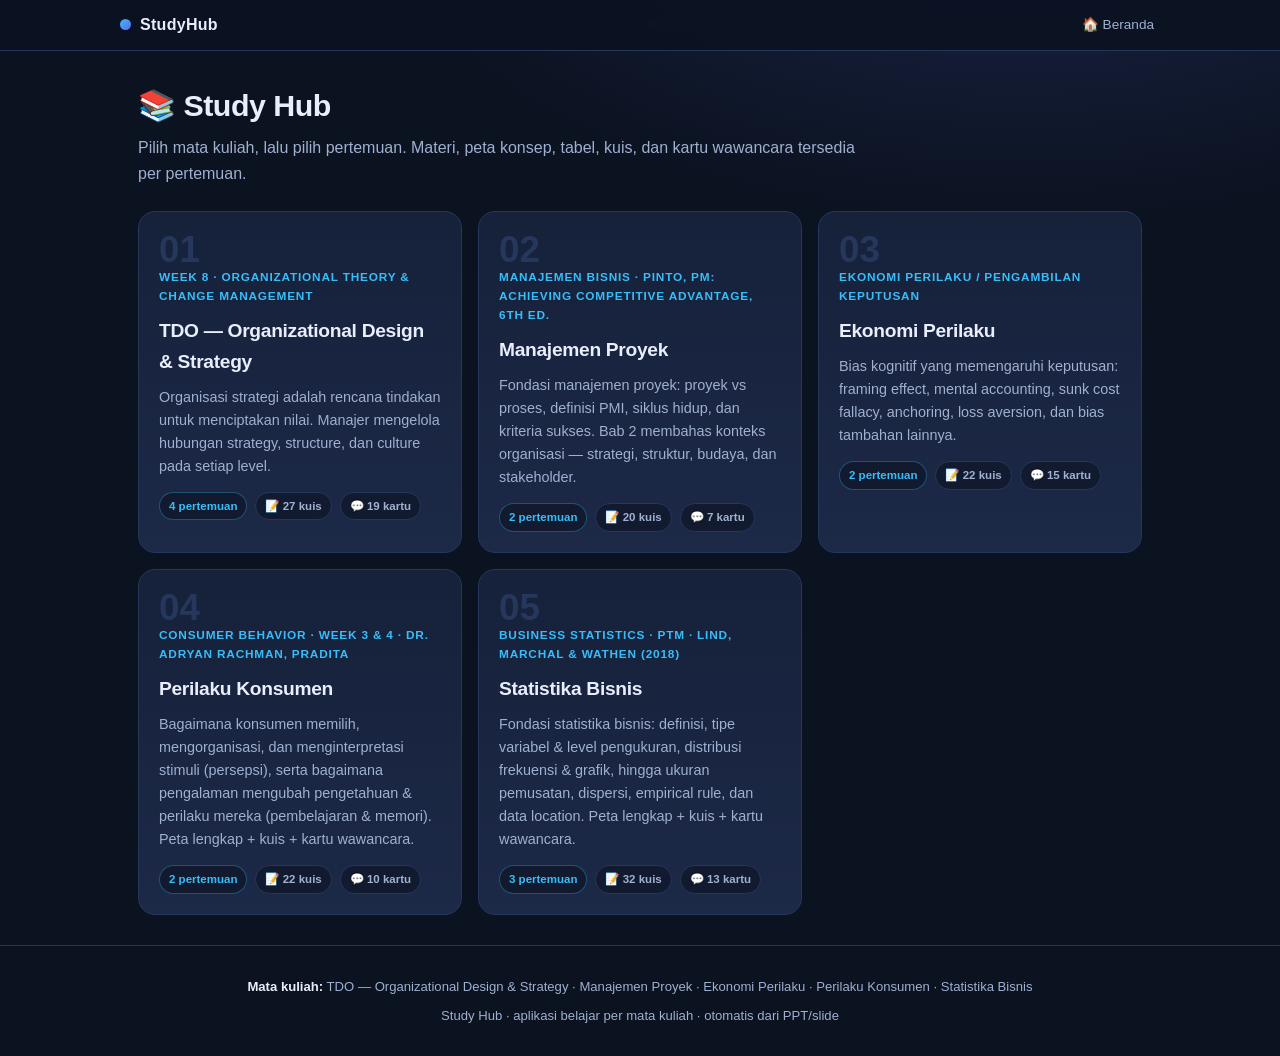
==== commit 8f0c96b1: "TDO: tambah Pertemuan 3 (Stakeholders, Managers & Ethics) + Pertemuan 4 (Organizing in a Changing Gl" ====
--- a/index.html
+++ b/index.html
@@ -330,7 +330,151 @@
         ["Bedakan sumber low-cost & diferensiasi.","Low-cost = permintaan naik & biaya produksi turun; diferensiasi = targeting segmen & tailoring produk."],
         ["Jika tailoring menaikkan biaya besar-besaran, ketegangan apa?","Diferensiasi vs low-cost — perlu pilih fokus atau cara menyalakan diferensiasi tanpa biaya berlebihan."]]}
     ]
+  },
+  {
+    label:"Pertemuan 3", sub:"Meeting 2 · Stakeholders, Managers & Ethics",
+    cards:[
+      {icon:"👥",h:"Stakeholders",lvl:"DEFINISI",p:"Pihak yang punya interest, claim, atau stake pada organisasi — pada apa yang dilakukannya dan sebaik apa performanya."},
+      {icon:"⚖️",h:"Inducement vs Contribution",lvl:"MOTIVASI",p:"Stakeholder mau berpartisipasi bila inducement yang diterima melebihi nilai kontribusi yang diminta darinya."},
+      {icon:"🏛️",h:"Board of Directors & CEO",lvl:"AUTORITAS",p:"Board memberi CEO kuasa menetapkan strategi dan memakai sumber daya organisasi untuk menciptakan nilai."},
+      {icon:"🧭",h:"Ethics",lvl:"DEFINISI",p:"Prinsip, nilai, dan keyakinan yang mendefinisikan perilaku benar dan salah di dalam organisasi."}
+    ],
+    blocks:[
+      {icon:"🎯",h:"Tiga Masalah Memuaskan Stakeholder",lvl:"EFEKTIVITAS",items:[
+        "Memilih goal stakeholder mana yang dipenuhi.",
+        "Menentukan alokasi reward organisasi ke masing-masing kelompok.",
+        "Menyeimbangkan tujuan jangka pendek dan jangka panjang."]},
+      {icon:"🧑‍💼",h:"Lima Cara CEO Mempengaruhi Efektivitas",lvl:"PERAN CEO",items:[
+        "Menetapkan tujuan organisasi dan merancang strukturnya.",
+        "Memilih eksekutif kunci di lapisan teratas hierarki manajerial.",
+        "Menentukan reward dan insentif top management.",
+        "Mengendalikan alokasi sumber daya langka (dana & kekuasaan keputusan).",
+        "Tindakan dan reputasinya membentuk pandangan stakeholder dalam dan luar, termasuk kemampuan menarik sumber daya dari lingkungan."]},
+      {icon:"👁️",h:"Mengelola Hubungan Stakeholder",lvl:"EMPAT LANGKAH",items:[
+        "Identifikasi stakeholder eksternal organisasi.",
+        "Tentukan interest dan concern masing-masing.",
+        "Nilai seberapa kritis tiap stakeholder bagi organisasi.",
+        "Tentukan cara mengelola tiap hubungan secara individual."]},
+      {icon:"⚖️",h:"Tiga Model Etika Manajerial",lvl:"KERANGKA",items:[
+        "Utilitarian — pilih tindakan yang memberi manfaat terbesar bagi stakeholder; contoh: lokasi pabrik baru di tempat paling menguntungkan stakeholder; masalah: memilih di antara kepentingan pemegang saham, pekerja, dan pelanggan.",
+        "Moral rights — pilih tindakan yang paling melindungi hak stakeholder; contoh: keputusan yang membahayakan keselamatan pekerja atau pelanggan tidak etis; masalah: bila hak satu pihak dilindungi, hak pihak lain bisa terluka.",
+        "Justice — pilih tindakan yang mendorong distribusi hasil yang adil; contoh: karyawan dengan skill, performa, atau tanggung jawab setara mendapat bayaran setara; masalah: manajer harus tidak mendiskriminasi berdasarkan perbedaan yang tampak."]},
+      {icon:"🏗️",h:"Sumber Etika Organisasi",lvl:"TIGA LAPIS",items:[
+        "Societal ethics — terkodifikasi dalam sistem hukum, adat, serta norma tak tertulis masyarakat.",
+        "Professional ethics — aturan moral yang dipakai kelompok profesi untuk mengendalikan cara kerja atau penggunaan sumber daya.",
+        "Individual ethics — standar moral pribadi yang dipakai individu menyusun interaksi dengan orang lain."]},
+      {icon:"⚠️",h:"Mengapa Perilaku Tidak Etis Terjadi",lvl:"PENYEBAB",items:[
+        "Personal ethics yang longgar.",
+        "Self-interest yang mendorong pengambilan keputusan sepihak.",
+        "Tekanan dari luar organisasi (target, kompetisi, permintaan atasan)."]},
+      {icon:"🛠️",h:"Tujuh Langkah Meningkatkan Perilaku Etis",lvl:"PRAKTIK",items:[
+        "Rekrut individu dengan standar etika tinggi.",
+        "Tetapkan code of ethics dan aturan pengambilan keputusan.",
+        "Beri teladan dari manajemen.",
+        "Tetapkan target kerja realistis dan masukkan etika dalam penilaian kinerja.",
+        "Selenggarakan pelatihan etika.",
+        "Lakukan social audit independen.",
+        "Berikan dukungan bagi karyawan yang menghadapi dilema etis."]},
+      {icon:"🌐",h:"Etika dalam Konteks Internasional",lvl:"GLOBAL",items:[
+        "Standar etika tidak universal — perbedaan sosial dan budaya menentukan perilaku yang dapat diterima.",
+        "Foreign Corrupt Practices Act melarang menyuap pejabat asing, namun token payment masih diperbolehkan bila menjadi praktik yang diterima di negara tersebut.",
+        "The Global Compact menjadi rujukan komitmen sukarela perusahaan lintas negara."]}
+    ],
+    table:{
+      title:"Omnipotent vs Symbolic View of Management",
+      note:"Dua cara memandang seberapa besar manajer menentukan hasil organisasi.",
+      first:"Aspek",
+      low:"▸ Omnipotent", diff:"▸ Symbolic",
+      rows:[
+        ["Penentu hasil","Manajer bertanggung jawab langsung atas sukses atau gagal organisasi","Sebagian besar hasil ditentukan kekuatan eksternal di luar kendali manajer"],
+        ["Kualitas organisasi","Ditentukan kualitas manajernya","Ditentukan lingkungan: ekonomi, pelanggan, kebijakan pemerintah, pesaing, teknologi"],
+        ["Posisi manajer","Akuntabel penuh atas performa","Menyimbolkan kontrol dan pengaruh lewat tindakannya"]
+      ]
+    },
+    quiz:[
+      {c:"Stakeholder",q:"Stakeholder termotivasi berpartisipasi dalam organisasi apabila…",o:["Inducement yang diterima melebihi nilai kontribusi yang diminta","Kontribusi yang diminta lebih besar dari inducement","Organisasi menetapkan target jangka pendek","Manajer memegang kendali penuh atas hasil"],a:0,x:"Stakeholder mau terlibat bila inducement > contribution. Bila terbalik, mereka cenderung menarik diri."},
+      {c:"CEO",q:"Salah satu cara CEO mempengaruhi efektivitas organisasi adalah…",o:["Menentukan reward dan insentif top management","Menyusun laporan pajak perusahaan","Mengawasi absensi harian karyawan","Menetapkan harga jual produk pesaing"],a:0,x:"Lima peran CEO mencakup penetapan tujuan & struktur, pemilihan eksekutif kunci, penentuan reward top management, kontrol alokasi sumber daya, dan pengaruh reputasi."},
+      {c:"Etika",q:"Model etika yang menilai tindakan berdasarkan distribusi hasil yang adil adalah…",o:["Utilitarian model","Moral rights model","Justice model","Symbolic model"],a:2,x:"Justice model menekankan keadilan distribusi hasil, misalnya bayaran setara untuk karyawan dengan skill dan performa setara."},
+      {c:"Etika",q:"Berikut yang BUKAN sumber etika organisasi menurut materi adalah…",o:["Societal ethics","Professional ethics","Individual ethics","Competitive ethics"],a:3,x:"Tiga sumber etika organisasi: societal, professional, dan individual ethics."},
+      {c:"Etika",q:"Langkah yang tepat untuk membangun organisasi yang etis adalah…",o:["Menghapus etika dari penilaian kinerja agar target tetap tercapai","Menyelenggarakan pelatihan etika dan social audit independen","Menyerahkan keputusan etis sepenuhnya kepada individu","Menutup jalur pelaporan bagi whistleblower"],a:1,x:"Dari tujuh langkah: pelatihan etika, social audit independen, code of ethics, keteladanan manajemen, dan perlindungan whistleblower."}
+    ],
+    wawancara:[
+      {t:"Inducement & Kontribusi",c:"Stakeholder Theory",q:[
+        ["Konsep apa yang relevan?","Keseimbangan inducement–contribution sebagai dasar partisipasi stakeholder."],
+        ["Terapkan pada kasus karyawan yang mulai resign massif.","Inducement yang dirasakan (gaji, pengembangan karier, lingkungan kerja) turun di bawah nilai kontribusi yang diminta — perlu penyesuaian paket inducement, bukan hanya imbauan loyalitas."],
+        ["Bila organisasi menaikkan inducement tanpa batas, risikonya?","Beban biaya menekan profitabilitas; inducement perlu dialokasikan pada kelompok yang paling kritis bagi kelangsungan organisasi."]]},
+      {t:"Memilih Model Etika",c:"Managerial Ethics",q:[
+        ["Konsep apa yang relevan?","Tiga model: utilitarian, moral rights, dan justice."],
+        ["Sebuah pabrik akan direlokasi. Bagaimana tiap model menilai?","Utilitarian menilai total manfaat bersih bagi stakeholder; moral rights menolak opsi yang melanggar hak keselamatan pekerja; justice menilai apakah beban dan manfaat terdistribusi adil."],
+        ["Mengapa satu model saja sering tidak cukup?","Tiap model punya keterbatasan: utilitarian bisa mengorbankan minoritas, moral rights bisa saling bertabrakan antar stakeholder, justice menuntut data perbandingan yang lengkap."]]}
+    ]
+  },
+  {
+    label:"Pertemuan 4", sub:"Meeting 3 · Organizing in a Changing Global Environment",
+    cards:[
+      {icon:"🌍",h:"Environment",lvl:"DEFINISI",p:"Rangkaian kekuatan di sekeliling organisasi yang berpotensi mempengaruhi cara kerjanya dan aksesnya terhadap sumber daya langka."},
+      {icon:"🎯",h:"Organizational Domain",lvl:"DEFINISI",p:"Rentang barang dan jasa yang dihasilkan organisasi, beserta pelanggan dan stakeholder lain yang dilayaninya."},
+      {icon:"🏗️",h:"Specific vs General",lvl:"DUA LAPIS",p:"Specific environment = kekuatan dari stakeholder luar yang langsung mempengaruhi akses sumber daya; general environment membentuk lingkungan spesifik dan berlaku bagi semua organisasi."},
+      {icon:"📉",h:"Uncertainty",lvl:"INTI MASALAH",p:"Ketidakpastian muncul dari kompleksitas lingkungan, laju perubahan (dynamism), dan kelangkaan sumber daya (richness)."}
+    ],
+    blocks:[
+      {icon:"🧭",h:"Empat Kekuatan General Environment",lvl:"KERANGKA",items:[
+        "Economic forces — suku bunga dan tingkat pengangguran menentukan permintaan produk dan harga input.",
+        "Technological forces — perkembangan teknik produksi baru dan peralatan pengolah informasi.",
+        "Political, ethical, and environmental forces — mempengaruhi kebijakan pemerintah terhadap organisasi dan stakeholdernya.",
+        "Demographic, cultural, and social forces — usia, pendidikan, gaya hidup, norma, nilai, dan adat masyarakat."]},
+      {icon:"❓",h:"Tiga Sumber Ketidakpastian",lvl:"UNCERTAINTY",items:[
+        "Environmental complexity — jumlah dan perbedaan kekuatan yang harus dipantau organisasi.",
+        "Environmental dynamism — seberapa cepat kekuatan berubah; lingkungan stabil bila dampaknya pada pasokan sumber daya dapat diprediksi.",
+        "Environmental richness — banyaknya sumber daya pendukung domain; lingkungan miskin karena wilayahnya miskin sumber daya atau persaingan memperebutkannya sangat tinggi."]},
+      {icon:"🔗",h:"Resource Dependence Theory",lvl:"TUJUAN",items:[
+        "Tujuan organisasi: meminimalkan ketergantungan pada organisasi lain untuk pasokan sumber daya langka.",
+        "Organisasi berusaha mempengaruhi pihak lain agar sumber daya yang dibutuhkan tetap tersedia.",
+        "Untuk itu dikembangkan berbagai strategi interorganisasional."]},
+      {icon:"🤝",h:"Strategi Simbiotik",lvl:"KETERGANTUNGAN",items:[
+        "Membangun reputasi baik.",
+        "Cooptation — menyerap pihak berpengaruh ke dalam struktur pengambilan keputusan.",
+        "Merger dan takeover.",
+        "Strategic alliance — termasuk joint venture dan jaringan keiretsu."]},
+      {icon:"⚔️",h:"Strategi Kompetitif & Transaction Cost",lvl:"BIAYA TRANSAKSI",items:[
+        "Transaction cost theory menjelaskan biaya negosiasi, pemantauan, dan penegakan kesepakatan dengan pihak lain.",
+        "Sumber biaya transaksi: ketidakpastian lingkungan dan bounded rationality, opportunism dan small numbers, serta risiko atas specific assets.",
+        "Tiga mekanisme linkage untuk menekan biaya transaksi tanpa membengkakkan biaya birokrasi: keiretsu, franchising, outsourcing."]},
+      {icon:"🏯",h:"Keiretsu, Franchising, Outsourcing",lvl:"MEKANISME",items:[
+        "Capital keiretsu mengelola linkage input–output; financial keiretsu mengelola linkage antar perusahaan yang beragam.",
+        "Franchising — franchisor memberi hak mendistribusikan produk, teknik, dan merek dengan imbalan persentase penjualan dan royalti; contoh: 7-Eleven.",
+        "Global outsourcing — produk padat karya di China, call center di Filipina dan India, pekerjaan IT di India dan Eropa Timur."]}
+    ],
+    table:{
+      title:"Kondisi Biaya Transaksi",
+      note:"Biaya transaksi ditentukan jenis barang, tingkat ketidakpastian, dan jumlah mitra yang tersedia.",
+      first:"Kondisi",
+      low:"▸ Transaction Cost Rendah", diff:"▸ Transaction Cost Tinggi",
+      rows:[
+        ["Jenis barang & jasa","Nonspecific (umum, mudah diperoleh)","Semakin specific"],
+        ["Ketidakpastian","Rendah","Meningkat"],
+        ["Jumlah mitra","Banyak pilihan mitra","Berkurang / sedikit"]
+      ]
+    },
+    quiz:[
+      {c:"Environment",q:"Kekuatan yang membentuk specific environment dan berlaku bagi semua organisasi dalam lingkungan tersebut disebut…",o:["Specific environment","General environment","Organizational domain","Competitive environment"],a:1,x:"General environment membentuk specific environment dan mempengaruhi kemampuan semua organisasi memperoleh sumber daya."},
+      {c:"Uncertainty",q:"Lingkungan disebut dinamis apabila…",o:["Sumber daya melimpah dan persaingan rendah","Organisasi tidak dapat memprediksi arah perubahan kekuatan lingkungan","Jumlah stakeholder sedikit","Biaya transaksi rendah"],a:1,x:"Environmental dynamism = seberapa cepat kekuatan berubah; tidak terprediksi berarti dinamis dan menambah ketidakpastian."},
+      {c:"Resource Dependence",q:"Inti tujuan resource dependence theory adalah…",o:["Memaksimalkan jumlah pesaing","Meminimalkan ketergantungan pada organisasi lain untuk sumber daya langka","Menghindari seluruh bentuk kerja sama","Memperbesar biaya transaksi"],a:1,x:"Organisasi berupaya mengurangi ketergantungan dan mengelola akses terhadap sumber daya langka lewat strategi interorganisasional."},
+      {c:"Linkage",q:"Berikut yang termasuk strategi mengelola ketergantungan simbiotik adalah…",o:["Cooptation, merger, dan strategic alliance","Menurunkan harga jual","Menambah utang jangka pendek","Menghapus divisi R&D"],a:0,x:"Simbiotik: reputasi baik, cooptation, merger/takeover, strategic alliance (termasuk joint venture dan keiretsu)."},
+      {c:"Transaction Cost",q:"Biaya transaksi cenderung TINGGI bila…",o:["Barang yang dipertukarkan bersifat nonspecific","Ketidakpastian rendah dan mitra banyak","Barang semakin specific, ketidakpastian naik, dan mitra berkurang","Organisasi memakai franchising"],a:2,x:"Ketiga kondisi itu — specific goods, ketidakpastian meningkat, mitra sedikit — menaikkan biaya transaksi."}
+    ],
+    wawancara:[
+      {t:"Memetakan Lingkungan",c:"Organizational Environment",q:[
+        ["Konsep apa yang relevan?","Pemisahan specific dan general environment, serta organizational domain."],
+        ["Bagaimana memetakannya untuk sebuah e-commerce?","Specific: pemasok, logistik, pelanggan, pesaing langsung. General: suku bunga, teknologi pembayaran, kebijakan perdagangan digital, perubahan gaya hidup berbelanja."],
+        ["Bila pemerintah menerbitkan aturan baru, lapisan mana yang berubah lebih dulu?","Political forces berada di general environment, namun dampaknya cepat merambat ke specific environment lewat syarat izin, pajak, dan kepatuhan platform."]]},
+      {t:"Memilih Mekanisme Linkage",c:"Transaction Cost Theory",q:[
+        ["Konsep apa yang relevan?","Transaction cost theory dan tiga mekanisme linkage: keiretsu, franchising, outsourcing."],
+        ["Perusahaan ingin ekspansi cepat dengan modal terbatas. Mekanisme mana?","Franchising — mitra menanggung sebagian investasi sementara perusahaan mempertahankan kendali atas merek dan standar."],
+        ["Risiko utama bila memilih outsourcing untuk komponen kritis?","Ketergantungan pada sedikit mitra dan specific assets membuat biaya transaksi serta risiko pasokan naik; perlu kontrak jangka panjang atau kemitraan."]]}
+    ]
   }
+
   ]
 },
 {
@@ -613,6 +757,386 @@
         ["Konsep apa yang paling relevan?","Representativeness: menilai berdasarkan kesamaan dengan stereotip, mengabaikan probabilitas dasar."],
         ["Mengapa orang mengabaikan base rate dalam penilaian?","Kesamaan stereotip lebih mencolok daripada statistik abstrak."],
         ["Jika base rate ditekankan, apakah heuristik ini hilang?","Bisa diperbaiki, tapi representasi stereotip tetap menarik perhatian pertama."]]}
+    ]
+  }
+  ]
+}
+,
+{
+  id:"perilaku-konsumen",
+  title:"Perilaku Konsumen",
+  eyebrow:"Consumer Behavior · Week 3 & 4 · Dr. Adryan Rachman, Pradita",
+  summary:"Bagaimana konsumen memilih, mengorganisasi, dan menginterpretasi stimuli (persepsi), serta bagaimana pengalaman mengubah pengetahuan & perilaku mereka (pembelajaran & memori). Peta lengkap + kuis + kartu wawancara.",
+  pertemuan:[
+  {
+    label:"Pertemuan 1", sub:"Week 3 · Perception (Persepsi)",
+    cards:[
+      {icon:"⚡",h:"Sensation",lvl:"FONDASI",p:"Respon langsung indra terhadap stimulus. Absolute threshold = intensitas terendah di mana stimulus masih terdeteksi; sebuah pesan harus terdeteksi dulu sebelum memengaruhi penilaian."},
+      {icon:"🔁",h:"Proses Persepsi",lvl:"PROSES",p:"Tiga tahap: Exposure (stimulus masuk jangkauan) → Attention (alokasi pemrosesan terbatas) → Interpretation (mengorganisasi & memberi makna)."},
+      {icon:"🎨",h:"Sensory Marketing",lvl:"APLIKASI",p:"Brand menggabungkan sight/sound/smell/taste/touch. Prinsip kunci: sensory consistency — setiap cue harus mendukung positioning yang sama."},
+      {icon:"💲",h:"Perceived Price/Quality/Risk",lvl:"PENILAIAN",p:"Reference price (internal/external), kualitas dari intrinsic/extrinsic cues, dan 6 jenis perceived risk yang mengurangi ketidakpastian."}
+    ],
+    blocks:[
+      {icon:"⚡",h:"Sensation & Threshold",lvl:"KONSEP",items:[
+        "Absolute threshold — intensitas terendah yang masih terdeteksi",
+        "Sensory adaptation — stimulasi berulang/konstan makin jarang diperhatikan",
+        "Just Noticeable Difference (JND) & Weber's Law — perubahan perlu diperhatikan bersifat proporsional, bukan absolut"]},
+      {icon:"🔁",h:"Tiga Tahap Persepsi",lvl:"PROSES",items:[
+        "Exposure — stimulus masuk jangkauan reseptor sensorik",
+        "Attention — konsumen mengalokasikan pemrosesan mental terbatas",
+        "Interpretation — mengorganisasi & memberi makna lewat keyakinan/ pengalaman"]},
+      {icon:"👁️",h:"Seleksi Attention",lvl:"FAKTOR",items:[
+        "Personal: perceptual vigilance (perhatikan yang relevan dengan kebutuhan), perceptual defense (hindari ancaman), adaptation",
+        "Stimulus: contrast, novelty, placement (posisi tengah/jalur baca), relevance"]},
+      {icon:"🧩",h:"Interpretation",lvl:"MAKNA",items:[
+        "Gestalt: closure, similarity, figure-and-ground",
+        "Semiotics: object (produk) · sign (gambar sensorik) · interpretant (makna)",
+        "Perceptual positioning & perceptual map — memetakan persepsi relatif terhadap pesaing"]},
+      {icon:"💲",h:"Perceived Price, Quality, Risk",lvl:"PENILAIAN",items:[
+        "Reference price: internal (ingatan) vs external (yang ditampilkan penjual)",
+        "Kualitas: intrinsic cues (rasa/material) vs extrinsic cues (merek, harga, garansi); harga jadi proksi kualitas saat info terbatas",
+        "6 risiko: functional, physical, financial, psychological, time, context"]}
+            ],
+    table:{
+      title:"Tiga Tahap Proses Persepsi",
+      note:"Pesan bisa gagal karena konsumen tidak menemukan, tidak memperhatikan, atau salah memaknai.",
+      first:"Tahap",
+      low:"▸ Definisi", diff:"▸ Implikasi Pemasaran",
+      rows:[
+        ["Exposure","Stimulus masuk jangkauan reseptor sensorik","Pastikan pesan terdeteksi (lewat absolute threshold)"],
+        ["Attention","Konsumen mengalokasikan pemrosesan mental terbatas","Gunakan contrast, novelty, placement, relevance"],
+        ["Interpretation","Mengorganisasi & memberi makna via keyakinan/ pengalaman","Jaga konsistensi agar makna yang diinginkan terbentuk"]]
+    },
+    quiz:[
+      {c:"Definisi",q:"Menurut materi, persepsi (perception) adalah…",o:["Proses menyimpan memori jangka panjang","Cara konsumen membuang informasi yang tidak relevan","Konsumen memilih, mengorganisasi, dan menginterpretasi stimuli untuk menciptakan gambaran bermakna tentang dunia","Proses penetapan harga oleh perusahaan"],a:2,x:"Persepsi = konsumen <b>memilih, mengorganisasi, dan menginterpretasi</b> stimuli menciptakan gambaran bermakna."},
+      {c:"Sensation",q:"Sensation didefinisikan sebagai…",o:["Respon langsung indra terhadap stimulus","Kemampuan mengingat merek","Ambang batas iklan","Proses distribusi"],a:0,x:"<b>Sensation</b> = immediate response of the senses to a stimulus."},
+      {c:"Threshold",q:"Absolute threshold adalah…",o:["Perubahan terbesar yang bisa diabaikan","Intensitas terendah di mana konsumen dapat mendeteksi stimulus","Biaya maksimum iklan","Jumlah maksimum pembelian"],a:1,x:"<b>Absolute threshold</b> = intensitas terendah di mana stimulus masih terdeteksi; pesan harus terdeteksi dulu."},
+      {c:"Adaptation",q:"Sensory adaptation terjadi ketika…",o:["Konsumen membeli impulsif","Iklan pertama kali dilihat","Stimulasi berulang/konstan mendapat perhatian berkurang seiring waktu","Konsumen beralih merek"],a:2,x:"<b>Sensory adaptation</b>: stimulasi berulang/konstan makin sedikit diperhatikan (contoh: wangi toko yang 'menyusut')."},
+      {c:"Weber",q:"Menurut Weber's Law, perubahan yang perlu diperhatikan konsumen itu…",o:["Berdasarkan nilai absolut, selalu sama","Bersifat proporsional — stimulus awal makin besar, perubahan yang dibutuhkan makin besar","Tidak bergantung pada besar stimulus","Selalu Rp1.000"],a:1,x:"<b>Weber's Law</b>: perbandingannya proporsional, bukan absolut — Rp1.000 terasa besar untuk snack, kecil untuk laptop."},
+      {c:"Sensory",q:"Dalam multisensory marketing, prinsip utamanya adalah…",o:["Setiap cue sensorik harus mendukung positioning yang sama","Semakin banyak indra semakin membingungkan","Hanya visual yang penting","Sensorik tidak perlu konsisten"],a:0,x:"<b>Sensory consistency</b>: setiap cue (sight/sound/smell/taste/touch) harus mendukung janji merek yang sama."},
+      {c:"Proses",q:"Urutan tiga tahap proses persepsi yang benar adalah…",o:["Attention → Exposure → Interpretation","Interpretation → Attention → Exposure","Exposure → Attention → Interpretation","Exposure → Interpretation → Attention"],a:2,x:"<b>Exposure → Attention → Interpretation</b>."},
+      {c:"Attention",q:"Perceptual vigilance berarti…",o:["Konsumen menghindari pesan yang mengancam keyakinan","Konsumen memperhatikan informasi yang berkaitan dengan kebutuhan saat ini","Konsumen tidak memperhatikan apa-apa","Konsumen hanya melihat iklan mahal"],a:1,x:"<b>Perceptual vigilance</b>: konsumen memperhatikan hal yang relevan dengan kebutuhan (contoh: lapar → peka pada cue makanan)."},
+      {c:"Halo",q:"Halo effect dalam persepsi adalah…",o:["Penilaian favorable pada satu atribut memengaruhi evaluasi atribut lain","Efek harga murah","Kesalahan perhitungan stok","Penurunan kualitas"],a:0,x:"<b>Halo effect</b>: penilaian baik pada satu atribut 'menular' ke atribut lain; dasar brand extension."},
+      {c:"Risk",q:"Yang BUKAN termasuk jenis perceived risk adalah…",o:["Functional risk","Financial risk","Physical risk","Moral authority risk"],a:3,x:"Enam risiko: <b>functional, physical, financial, psychological, time, context</b>. 'Moral authority' bukan salah satunya."},
+      {c:"Reference",q:"Internal reference price adalah…",o:["Harga yang dipajang penjual","Harga yang diingat konsumen dari pembelian masa lalu/ekspektasi","Harga pesaing yang diiklankan","Harga pokok produksi"],a:1,x:"<b>Internal</b> = harga dalam ingatan dari pembelian/ekspektasi; <b>external</b> = harga perbandingan yang ditampilkan penjual/pasar."}
+    ],
+    wawancara:[
+      {t:"Hotel Sensory Branding",c:"Multisensory Marketing & Sensory Consistency",q:[
+        ["Konsep apa yang relevan?","Multisensory marketing: brand menggabungkan sight/sound/smell/taste/touch; sensory consistency mendukung positioning."],
+        ["Mengapa konsistensi sensorik penting?","Setiap cue harus mendukung janji merek yang sama agar pengalaman mudah dikenali & diingat."],
+        ["Jika cue saling bertentangan (wangi mewah tapi musik keras), risiko?","Pengalaman sulit dipahami, positioning kabur, brand memory melemah."]]},
+      {t:"Naikkan Harga Rp2.000",c:"Weber's Law & Just Noticeable Difference",q:[
+        ["Konsep apa yang relevan?","Weber's Law & JND: perubahan yang perlu diperhatikan bersifat proporsional, bukan absolut."],
+        ["Mengapa Rp2.000 terasa besar untuk snack tapi kecil untuk laptop?","JND relatif terhadap harga dasar — proporsional, bukan absolut."],
+        ["Bagaimana menerapkan untuk diskon?","Buat penurunan cukup melewati JND agar konsumen 'merasakan' diskon."]]},
+      {t:"Brand Extension Fashion",c:"Halo Effect & Perceptual Transfer",q:[
+        ["Konsep apa yang relevan?","Halo effect: penilaian favorable pada satu atribut memengaruhi atribut lain; dasar brand extension."],
+        ["Kapan brand extension berhasil?","Ketika fit antara merek induk & kategori baru credible."],
+        ["Kapan justru merusak?","Jika fit terlalu jauh, halo berubah jadi mismatch & merusak citra."]]},
+      {t:"Launch Produk Baru",c:"Types of Perceived Risk",q:[
+        ["Konsep apa yang relevan?","6 jenis perceived risk: functional, physical, financial, psychological, time, context."],
+        ["Contoh functional vs financial risk untuk elektronik baru?","Functional: apakah bekerja? Financial: apakah uang terbuang?"],
+        ["Bagaimana marketer mengurangi risiko?","Bukti & evidence: review, garansi, trial, retur — bukan tekanan."]]},
+      {t:"Peta Posisi Kopi",c:"Perceptual Positioning & Mapping",q:[
+        ["Konsep apa yang relevan?","Perceptual positioning & perceptual map: pemetaan persepsi merek pada dimensi terpilih (bukan spesifikasi objektif)."],
+        ["Mengapa perceptual map berguna?","Menunjukkan celah posisi relatif terhadap pesaing berdasarkan persepsi konsumen."],
+        ["Apa bedanya dengan spesifikasi produk?","Map mencerminkan persepsi, bukan fakta teknis produk."]]}
+    ]
+  },
+  {
+    label:"Pertemuan 2", sub:"Week 4 · Consumer Learning and Memory",
+    cards:[
+      {icon:"🧠",h:"Consumer Learning",lvl:"KONSEP",p:"Experience changes what consumers know and how they behave in future situations. Learning mengurangi ketidakpastian & memudahkan keputusan masa depan."},
+      {icon:"🛤️",h:"Empat Rute Belajar",lvl:"RUTE",p:"Classical conditioning (cue berasosiasi), operant conditioning (konsekuensi membentuk aksi), observational learning (meniru model), cognitive learning (menyimpulkan & memecahkan masalah)."},
+      {icon:"💾",h:"Proses Memori",lvl:"MEMORI",p:"Encoding (bentuk mental) → Storage (menyimpan) → Retrieval (mengembalikan). Sistem: sensory, working, long-term memory."},
+      {icon:"🔗",h:"Brand Equity & Retrieval",lvl:"MEREK",p:"Merek menempati jaringan ide; asosiasi kuat/favorable/distinctive memudahkan retrieval. Schema & script membantu interpretasi cepat; recognition vs recall."}
+    ],
+    blocks:[
+      {icon:"♻️",h:"Classical Conditioning",lvl:"BELAJAR PERILAKU",items:[
+        "Cue netral memperoleh makna setelah dipasangkan berulang dengan stimulus yang sudah menimbulkan respons",
+        "Repetition & mere exposure memperkuat asosiasi (tapi berlebihan → irritation)",
+        "Extinction & wear-out: janji tanpa delivery kehilangan makna; repetisi berlebihan mengurangi perhatian",
+        "Stimulus generalization (brand extension) vs discrimination (cue khas)"]},
+      {icon:"🎁",h:"Operant Conditioning",lvl:"DARI KONSEKUENSI",items:[
+        "Positive reinforcement (tambah hasil baik), negative reinforcement (hapus kondisi buruk), punishment, extinction",
+        "Negative reinforcement BUKAN punishment",
+        "Skema: fixed/var interval, fixed/var ratio — sesuaikan dengan perilaku; hindari desain yang mengeksploitasi kompulsi",
+        "Loyalty program sebagai sistem pembelajaran (buy 9 get 10)"]},
+      {icon:"👀",h:"Observational Learning",lvl:"MODELING",items:[
+        "Konsumen belajar dengan mengamati perilaku orang lain & hasilnya",
+        "Modeling efektif bila: memperhatikan, mengingat, yakin bisa, & mengharapkan hasil berharga",
+        "Consumer socialization: anak belajar dari orang tua, teman, sekolah, media, pengalaman"]},
+      {icon:"💭",h:"Cognitive Learning",lvl:"Berpikir & Menyimpulkan",items:[
+        "Konsumen memproses info, mengidentifikasi hubungan, memecahkan masalah",
+        "Active processing: membandingkan alternatif, menghubungkan dengan pengetahuan lama, menyimpulkan sebab-akibat"]},
+      {icon:"💾",h:"Memori & Brand Equity",lvl:"MEMORI",items:[
+        "Encoding: shallow (permukaan) vs deep (menghubungkan makna) — deep lebih tahan",
+        "Associative networks & brand equity; schema (struktur pengetahuan) & script (urutan layanan)",
+        "Lupa: decay & interference, retrieval failure; Von Restorff (distinctiveness); recognition vs recall"]}
+    ],
+    quiz:[
+      {c:"Definisi",q:"Consumer learning adalah…",o:["Perubahan apa yang diketahui & cara berperilaku di masa depan akibat pengalaman","Proses pembelian impulsif","Metode penetapan harga","Strategi distribusi"],a:0,x:"<b>Consumer learning</b> = experience changes what consumers know and how they behave in future situations."},
+      {c:"Empat Rute",q:"Empat rute consumer learning adalah…",o:["Price, place, promotion, product","Segmentation, targeting, positioning, differentiation","Classical conditioning, operant conditioning, observational learning, cognitive learning","Nominal, ordinal, interval, ratio"],a:2,x:"Empat rute: <b>classical conditioning, operant conditioning, observational learning, cognitive learning</b>."},
+      {c:"Classical",q:"Classical conditioning dalam consumer learning berarti…",o:["Belajar dari konsekuensi hadiah","Cue netral memperoleh makna setelah dipasangkan berulang dengan stimulus yang sudah menimbulkan respons","Belajar dengan meniru model","Belajar melalui pemrosesan informasi"],a:1,x:"<b>Classical conditioning</b>: cue netral jadi conditioned stimulus lewat repeated pairing → conditioned response."},
+      {c:"Reinforcement",q:"Positive reinforcement dan negative reinforcement sama-sama bertujuan…",o:["Meningkatkan perilaku","Menghentikan perilaku","Menghukum konsumen","Menghilangkan reward"],a:0,x:"Keduanya <b>meningkatkan perilaku</b>. Negative reinforcement = menghapus kondisi tidak menyenangkan (bukan punishment)."},
+      {c:"Negative",q:"Pernyataan yang benar tentang negative reinforcement adalah…",o:["Sama persis dengan punishment","Selalu memberi hadiah uang","Bukan punishment — ia menghilangkan kondisi tidak menyenangkan untuk meningkatkan perilaku","Tidak berpengaruh pada perilaku"],a:2,x:"<b>Negative reinforcement ≠ punishment</b>: ia memperkuat perilaku dengan menghilangkan stimulus buruk."},
+      {c:"Skema",q:"Skema reinforcement yang memberi hadiah setelah jumlah yang tidak pasti (mirip loyalty/slot) disebut…",o:["Fixed interval","Variable ratio","Fixed ratio","Extinction"],a:1,x:"<b>Variable ratio</b>: reward setelah jumlah tak tentu — paling kuat mempertahankan perilaku (hati-hati etika)."},
+      {c:"Observational",q:"Observational learning terjadi ketika konsumen…",o:["Dipaksa membeli","Menerima hukuman","Lelah dengan iklan","Belajar dengan mengamati perilaku orang lain & hasilnya"],a:3,x:"<b>Observational learning / modeling</b>: belajar dengan mengamati orang lain & konsekuensinya."},
+      {c:"Memori",q:"Tiga tahap proses memori adalah…",o:["Encoding, storage, retrieval","Exposure, attention, interpretation","Sensation, adaptation, perception","Nominal, ordinal, ratio"],a:0,x:"<b>Encoding → Storage → Retrieval</b>. Learning berpengaruh pada perilaku hanya jika info bisa disimpan & dipanggil."},
+      {c:"Encoding",q:"Deep encoding menghasilkan memori lebih kuat karena…",o:["Berfokus pada warna & suara saja","Konsumen menghubungkan informasi dengan tujuan, cerita, atau pengalaman sebelumnya","Tidak ada elaborasi","Hanya mengulang frase"],a:1,x:"<b>Deep encoding</b> menghubungkan info dengan makna → retrieval lebih baik; shallow encoding (permukaan) mudah luntur."},
+      {c:"Recall",q:"Perbedaan recognition dan recall adalah…",o:["Keduanya sama persis","Recall lebih mudah daripada recognition","Recognition = mengenali saat melihat cue; recall = memanggil merek tanpa cue (butuh jejak memori lebih kuat)","Recognition tidak butuh memori"],a:2,x:"<b>Recognition</b> (lihat cue → kenal) lebih mudah; <b>recall</b> (tanpa cue) butuh jejak memori lebih kuat."},
+      {c:"Generalization",q:"Stimulus generalization mendukung brand extension karena…",o:["Konsumen memindahkan respons yang dipelajari ke produk/merek serupa yang fit-nya credible","Konsumen selalu lupa merek","Hanya berlaku untuk harga","Mencegah perluasan lini produk"],a:0,x:"<b>Stimulus generalization</b>: respons yang dipelajari dipindah ke produk/merek serupa → mendukung lini produk & family branding."}
+    ],
+    wawancara:[
+      {t:"Jingle Café",c:"Classical Conditioning",q:[
+        ["Konsep apa yang relevan?","Classical conditioning: cue netral (jingle) dipasangkan berulang dengan pengalaman menyenangkan (aroma & nikmat kopi)."],
+        ["Bagaimana jingle jadi conditioned stimulus?","Melalui repeated pairing; lama-lama jingle sendiri memicu antisipasi."],
+        ["Apa risiko jika café berhenti menyajikan kopi enak?","Extinction — respons yang dipelajari melemah karena cue tak lagi memprediksi pengalaman."]]},
+      {t:"Program Loyalitas Kopi",c:"Operant Conditioning & Reinforcement Schedule",q:[
+        ["Konsep apa yang relevan?","Operant conditioning: perilaku diulang jika berbuah reward; loyalty program = sistem pembelajaran."],
+        ["Skema reinforcement apa yang dipakai 'beli 9 gratis 1'?","Fixed ratio — reward setelah jumlah pembelian tertentu."],
+        ["Mengapa variable ratio sering lebih kuat mempertahankan perilaku?","Ketidakpastian jumlah membuat perilaku lebih tahan; tapi perhatikan etika (hindari eksploitasi kompulsi)."]]},
+      {t:"Family Branding",c:"Stimulus Generalization vs Discrimination",q:[
+        ["Konsep apa yang relevan?","Stimulus generalization (transfer respons ke merek/produk serupa) vs discrimination (cue khas yang tidak mudah direbut pesaing)."],
+        ["Kapan generalization menguntungkan?","Untuk lini produk & family branding saat fit credible."],
+        ["Kapan perlu discrimination?","Agar positioning bergantung pada cue yang kompetitor sulit punya; hindari logo/warna terlalu mirip."]]},
+      {t:"Iklan Recall Merek",c:"Memory: Recognition vs Recall",q:[
+        ["Konsep apa yang relevan?","Recognition (mengenali saat lihat cue) vs recall (memanggil merek tanpa cue, butuh jejak lebih kuat)."],
+        ["Mengapa iklan repetitif penting untuk recall?","Repetisi memperkuat jejak memori agar merek muncul tanpa bantuan."],
+        ["Apa risiko repetisi berlebihan?","Wear-out — penurunan perhatian & iritasi; perbarui eksekusi sambil jaga cue inti."]]},
+      {t:"Anak Belajar Pasar",c:"Observational Learning & Consumer Socialization",q:[
+        ["Konsep apa yang relevan?","Observational learning & consumer socialization: anak belajar dari orang tua, teman, sekolah, media, pengalaman langsung."],
+        ["Mengapa modeling efektif?","Konsumen memperhatikan, mengingat, yakin bisa melakukan, & mengharapkan hasil berharga."],
+        ["Implikasi etika untuk pemasaran ke anak?","Kemampuan memahami persuasi berkembang seiring waktu — perlu pertimbangan khusus."]]}
+    ]
+  }
+  ]
+},
+{
+  id:"statistika-bisnis",
+  title:"Statistika Bisnis",
+  eyebrow:"Business Statistics · PTM · Lind, Marchal & Wathen (2018)",
+  summary:"Fondasi statistika bisnis: definisi, tipe variabel & level pengukuran, distribusi frekuensi & grafik, hingga ukuran pemusatan, dispersi, empirical rule, dan data location. Peta lengkap + kuis + kartu wawancara.",
+  pertemuan:[
+  {
+    label:"Pertemuan 1", sub:"Introduction to Business Statistics",
+    cards:[
+      {icon:"📊",h:"Definisi Statistik",lvl:"KONSEP",p:"Ilmu mengumpulkan, mengorganisasi, menyajikan, menganalisis, & menginterpretasi data untuk membantu pengambilan keputusan yang lebih efektif (Lind, Marchal, Wathen)."},
+      {icon:"🧮",h:"Descriptive vs Inferential",lvl:"TIPE",p:"Descriptive = mengorganisasi/merangkum/menyajikan data. Inferential = mengestimasi sifat populasi berdasarkan sampel."},
+      {icon:"👥",h:"Population vs Sample",lvl:"SASARAN",p:"Population = seluruh individu/objek yang diminati. Sample = bagian/portion dari population."},
+      {icon:"🏷️",h:"Variabel & Level Pengukuran",lvl:"DATA",p:"Kualitatif vs Kuantitatif (discrete/continuous); empat level: Nominal, Ordinal, Interval, Ratio."}
+    ],
+    blocks:[
+      {icon:"🎯",h:"Kegunaan Statistik",lvl:"FUNGSI",items:[
+        "Describe (mendeskripsikan), Forecasting (peram), Interpreting (menafsirkan)",
+        "Ditemukan di: laporan ekonomi (inflasi, GDP, suku bunga), kependudukan, anggaran",
+        "Untuk business decision making (pricing, strategi, pemasaran, anggaran) & riset bisnis"]},
+      {icon:"🧮",h:"Descriptive vs Inferential",lvl:"DUA CABANG",items:[
+        "Descriptive: metode mengorganisasi, merangkum, menyajikan data secara informatif",
+        "Inferential: metode mengestimasi sifat populasi berdasarkan sampel"]},
+      {icon:"👥",h:"Population vs Sample",lvl:"SASARAN",items:[
+        "Population: seluruh set individu/objek yang diminati (atau pengukurannya)",
+        "Sample: portion/part dari population yang diminati"]},
+      {icon:"🏷️",h:"Tipe Variabel",lvl:"VARIABEL",items:[
+        "Qualitative (contoh: warna)",
+        "Quantitative: Discrete (contoh: jumlah kamar hotel) & Continuous (contoh: berat)"]},
+      {icon:"📏",h:"Level Pengukuran",lvl:"4 LEVEL",items:[
+        "Nominal — label/nama, hanya diklasifikasikan & dihitung",
+        "Ordinal — peringkat/ranking relatif",
+        "Interval — jarak antar nilai bermakna (skala unit diketahui)",
+        "Ratio — punya zero bermakna & rasio antar nilai"]}
+    ],
+    table:{
+      title:"Empat Level Pengukuran",
+      note:"Menentukan metode analisis & grafik yang tepat untuk setiap data.",
+      first:"Level",
+      low:"▸ Karakteristik", diff:"▸ Contoh",
+      rows:[
+        ["Nominal","Hanya diklasifikasikan (label/nama)","Warna mobil, nomor jersey"],
+        ["Ordinal","Diperingkat/ranking","Class rank, peringkat tim"],
+        ["Interval","Selisih antar nilai bermakna; zero tidak bermakna","Suhu, ukuran baju"],
+        ["Ratio","Zero bermakna & rasio antar nilai","Jumlah penjualan, jarak ke kampus"]
+      ]
+    },
+    quiz:[
+      {c:"Definisi",q:"Statistics didefinisikan sebagai…",o:["Seni mengolah data secara acak","Ilmu mengumpulkan, mengorganisasi, menyajikan, menganalisis, & menginterpretasi data untuk keputusan lebih efektif","Nama lain untuk rata-rata","Metode menghitung pajak"],a:1,x:"<b>Statistics</b> = science of collecting, organizing, presenting, analyzing, and interpreting data to assist effective decisions."},
+      {c:"Descriptive",q:"Descriptive statistics adalah…",o:["Metode mengorganisasi, merangkum, & menyajikan data dengan informatif","Metode mengestimasi sifat populasi dari sampel","Cara memprediksi masa depan saja","Nama lain inferensi"],a:0,x:"<b>Descriptive</b> = mengorganisasi, merangkum, menyajikan data secara informatif."},
+      {c:"Inferential",q:"Inferential statistics adalah…",o:["Menyajikan data dalam diagram","Mengelompokkan data kualitatif","Metode mengestimasi sifat populasi berdasarkan sampel","Merangkum data mentah"],a:2,x:"<b>Inferential</b> = methods used to estimate a property of a population on the basis of a sample."},
+      {c:"Population",q:"Population dalam statistik adalah…",o:["Bagian dari data yang diteliti","Seluruh himpunan individu/objek yang diminati atau pengukuran dari semuanya","Konsumen yang disurvei saja","Sampel acak"],a:1,x:"<b>Population</b> = the entire set of individuals or objects of interest (atau pengukuran dari semuanya)."},
+      {c:"Sample",q:"Sample adalah…",o:["Bagian/portion dari population yang diminati","Seluruh populasi","Data yang dihapus","Nilai rata-rata"],a:0,x:"<b>Sample</b> = a portion, or part, of the population of interest."},
+      {c:"Variabel",q:"Manakah yang termasuk variabel kualitatif (qualitative)?",o:["Jumlah kamar hotel","Berat badan","Warna","Umur"],a:2,x:"<b>Qualitative</b> = kategori (contoh: warna). Jumlah kamar & umur = quantitative; berat = quantitative continuous."},
+      {c:"Discrete",q:"Jumlah kamar di hotel adalah contoh variabel…",o:["Continuous","Discrete","Nominal","Interval"],a:1,x:"<b>Discrete</b> = terhitung (jumlah kamar). Continuous = terukur (berat)."},
+      {c:"Nominal",q:"Data yang hanya berupa label/nama dan bisa diklasifikasikan & dihitung berada pada level…",o:["Nominal","Ordinal","Interval","Ratio"],a:0,x:"<b>Nominal</b> = label/nama, hanya diklasifikasikan & dihitung (warna mobil, nomor jersey)."},
+      {c:"Ordinal",q:"Class rank dan team standing termasuk level pengukuran…",o:["Nominal","Ordinal","Interval","Ratio"],a:1,x:"<b>Ordinal</b> = berdasarkan relative ranking/rating (class rank, peringkat tim)."},
+      {c:"Ratio",q:"Level pengukuran yang punya zero bermakna & rasio antar nilai (misal jumlah penjualan, jarak) adalah…",o:["Nominal","Ordinal","Interval","Ratio"],a:3,x:"<b>Ratio</b> = skala dengan unit diketahui + interpretasi zero yang bermakna (penjualan, jarak)."},
+      {c:"Interval",q:"Suhu (temperature) adalah contoh data level…",o:["Nominal","Ratio","Interval","Kualitatif diskrit"],a:2,x:"<b>Interval</b>: jarak antar nilai bermakna, tapi zero tidak bermakna (suhu 0°C bukan 'tidak ada panas')."}
+    ],
+    wawancara:[
+      {t:"Laporan Inflasi",c:"Descriptive vs Inferential Statistics",q:[
+        ["Konsep apa yang relevan?","Descriptive (mengorganisasi/merangkum/sajikan) vs inferential (estimasi sifat populasi dari sampel)."],
+        ["Kapan pakai descriptive?","Saat menyajikan data yang sudah terkumpul (inflasi, GDP) secara informatif."],
+        ["Kapan pakai inferential?","Saat mengestimasi karakteristik populasi dari sampel (misal survei)."]]},
+      {t:"Survei Kepuasan",c:"Population vs Sample",q:[
+        ["Konsep apa yang relevan?","Population = seluruh objek yang diminati; sample = bagiannya."],
+        ["Mengapa sering pakai sample bukan populasi?","Praktis & hemat ketika populasi besar atau pengukuran merusak."],
+        ["Syarat sample agar inferensi valid?","Representatif (idealnya random) agar mencerminkan populasi."]]},
+      {t:"Klasifikasi Data",c:"Level of Measurement",q:[
+        ["Konsep apa yang relevan?","Empat level: nominal (label), ordinal (peringkat), interval (jarak bermakna, zero tidak bermakna), ratio (zero bermakna & rasio)."],
+        ["Mengapa suhu termasuk interval bukan ratio?","Zero pada suhu tidak berarti 'tidak ada panas'; rasio tidak bermakna."],
+        ["Contoh data ratio?","Jumlah penjualan, jarak, berat — punya zero bermakna."]]},
+      {t:"Variabel Riset Pasar",c:"Types of Variables",q:[
+        ["Konsep apa yang relevan?","Kualitatif (kategori: warna) vs kuantitatif (angka: discrete terhitung, continuous terukur)."],
+        ["Bedakan 'warna mobil' dan 'berat paket'.","Warna = kualitatif; berat = kuantitatif continuous; jumlah paket = kuantitatif discrete."],
+        ["Mengapa klasifikasi ini penting?","Menentukan metode analisis & grafik yang tepat."]]}
+    ]
+  },
+  {
+    label:"Pertemuan 2", sub:"Descriptive Statistics — Frequency & Grafik",
+    cards:[
+      {icon:"📋",h:"Frequency Table",lvl:"TABEL",p:"Pengelompokan data kualitatif ke dalam class yang saling eksklusif & kolektif ekshaustif, menunjukkan jumlah observasi tiap class."},
+      {icon:"📐",h:"Relative Frequency",lvl:"PROPORSI",p:"Frekuensi tiap class dibagi total (misal 62/200). Menunjukkan proporsi/persentase."},
+      {icon:"📶",h:"Frequency Distribution",lvl:"KUANTITATIF",p:"4 langkah: tentukan jumlah class (2^k rule), class interval ((Max–Min)/k), batas class, dan tally."},
+      {icon:"📈",h:"Grafik",lvl:"VISUAL",p:"Kualitatif: bar chart & pie chart. Kuantitatif: histogram, frequency polygon, cumulative frequency polygon (CFP)."}
+    ],
+    blocks:[
+      {icon:"📋",h:"Frequency Table",lvl:"KUALITATIF",items:[
+        "Grouping data kualitatif ke class mutually exclusive & collectively exhaustive",
+        "Contoh: jumlah mobil terjual per lokasi (Jakarta 62, Tangerang 40, Bogor 55, Bandung 43; total 200)"]},
+      {icon:"📐",h:"Relative Frequency",lvl:"PROPORSI",items:[
+        "Frekuensi class / total frekuensi",
+        "Contoh: Jakarta 62/200 = 0,31 (31%)"]},
+      {icon:"📊",h:"Grafik Kualitatif",lvl:"BAR & PIE",items:[
+        "Bar chart: kelas di sumbu horizontal, frekuensi di vertikal; tinggi proporsional frekuensi",
+        "Pie chart: proporsi/persentase tiap class dari total"]},
+      {icon:"📶",h:"4 Langkah Frequency Distribution",lvl:"KUANTITATIF",items:[
+        "1 · Jumlah class: '2 to the k rule' — pilih k sehingga 2^k ≥ n (n=180 → 2^8=256 → 8 class)",
+        "2 · Class interval = (Max – Min) / k, dibulatkan ke atas",
+        "3 · Batas class yang jelas (hindari tumpang tindih, misal 1300–1400 & 1400–1500)",
+        "4 · Tally: hitung observasi tiap class"]},
+      {icon:"📈",h:"Grafik Distribusi",lvl:"VISUAL",items:[
+        "Histogram: class di horizontal, frekuensi di vertikal, batang bersebelahan",
+        "Frequency polygon: menghubungkan titik tengah class pada frekuensinya",
+        "Cumulative frequency polygon (CFP): frekuensi kumulatif sepanjang class"]}
+    ],
+    table:{
+      title:"Pilihan Grafik berdasarkan Jenis Data",
+      note:"Pakai grafik yang sesuai agar pola data tampak tepat & menarik.",
+      first:"Jenis Data",
+      low:"▸ Grafik Utama", diff:"▸ Menunjukkan",
+      rows:[
+        ["Kualitatif","Bar chart","Frekuensi tiap kelas"],
+        ["Kualitatif","Pie chart","Proporsi/persentase tiap kelas"],
+        ["Kuantitatif berkelompok","Histogram","Frekuensi per class (batang bersebelahan)"],
+        ["Kuantitatif berkelompok","Frequency polygon","Tren frekuensi via titik tengah class"],
+        ["Kuantitatif berkelompok","Cumulative frequency polygon","Akumulasi frekuensi (berapa ≤ batas tertentu)"]]
+    },
+    quiz:[
+      {c:"Frequency Table",q:"Frequency table adalah…",o:["Grafik lingkaran","Pengelompokan data kualitatif ke dalam class yang saling eksklusif & kolektif ekshaustif, menunjukkan jumlah observasi tiap class","Rata-rata data","Standar deviasi"],a:1,x:"<b>Frequency table</b> = grouping qualitative data into mutually exclusive & collectively exhaustive classes showing counts per class."},
+      {c:"Relative",q:"Jika Jakarta menjual 62 dari total 200 mobil, relative frequency-nya adalah…",o:["62/200 = 0,31","62","200/62","0,62"],a:0,x:"<b>Relative frequency</b> = frekuensi class / total = 62/200 = 0,31 (31%)."},
+      {c:"Bar Chart",q:"Bar chart digunakan untuk menampilkan…",o:["Data kuantitatif berkelompok","Distribusi frekuensi kumulatif","Data kualitatif (kelas di horizontal, frekuensi di vertikal)","Hubungan sebab-akibat"],a:2,x:"<b>Bar chart</b> untuk data kualitatif: kelas di sumbu horizontal, frekuensi di vertikal."},
+      {c:"Pie Chart",q:"Pie chart menunjukkan…",o:["Nilai rata-rata","Proporsi/persentase tiap class dari total frekuensi","Nilai maksimum","Standar deviasi"],a:1,x:"<b>Pie chart</b> = proporsi/persentase tiap class dari total."},
+      {c:"2^k Rule",q:"Dengan '2 to the k rule', untuk n=180 data, jumlah class yang dipakai adalah…",o:["5","6","7","8 (karena 2^8=256 > 180)"],a:3,x:"<b>2^k rule</b>: pilih k sehingga 2^k ≥ n. 2^8 = 256 > 180 → 8 class."},
+      {c:"Interval",q:"Class interval ditentukan dengan rumus…",o:["(Max – Min) / k, biasanya dibulatkan ke atas","Max + Min","n / 2","k × 2"],a:0,x:"<b>Class interval</b> = (Max – Min) / k, biasanya dibulatkan ke atas."},
+      {c:"Histogram",q:"Histogram (batang bersebelahan, class di horizontal, frekuensi di vertikal) digunakan untuk data…",o:["Kualitatif","Kuantitatif berkelompok (frequency distribution)","Nominal","Label"],a:1,x:"<b>Histogram</b> untuk data kuantitatif berkelompok; batang digambar bersebelahan."},
+      {c:"Polygon",q:"Frequency polygon dibuat dengan menghubungkan…",o:["Potongan pie","Batang histogram secara acak","Titik tengah class pada frekuensinya, membentuk garis","Data kualitatif"],a:2,x:"<b>Frequency polygon</b> menghubungkan titik tengah class pada frekuensinya."},
+      {c:"Cumulative",q:"Cumulative frequency polygon (CFP) menampilkan…",o:["Frekuensi kumulatif (akumulasi) sepanjang class","Hanya frekuensi per class","Persentase pie","Nilai mode"],a:0,x:"<b>CFP</b> = frekuensi kumulatif (akumulasi) sepanjang class."},
+      {c:"Sifat Class",q:"Class dalam frequency table harus mutually exclusive & collectively exhaustive, artinya…",o:["Bisa tumpang tindih dan tidak perlu lengkap","Setiap observasi masuk tepat satu class dan semua observasi tercakup","Hanya untuk data kuantitatif","Bebas tumpang tindih"],a:1,x:"<b>Mutually exclusive</b> (tiap observasi tepat satu class) & <b>collectively exhaustive</b> (semua observasi tercakup)."}
+    ],
+    wawancara:[
+      {t:"Data Profit Penjualan",c:"Frequency Distribution (4 Langkah)",q:[
+        ["Konsep apa yang relevan?","Frequency distribution: 4 langkah — jumlah class (2^k rule), class interval ((Max–Min)/k), batas class, tally."],
+        ["Untuk n=180, berapa class menurut 2^k rule?","2^8 = 256 > 180, jadi 8 class."],
+        ["Mengapa batas class tidak boleh tumpang tindih?","Agar setiap observasi masuk tepat satu class (mutually exclusive)."]]},
+      {t:"Menentukan Jumlah Class",c:"2 to the k Rule",q:[
+        ["Konsep apa yang relevan?","Aturan 2^k: pilih k sehingga 2^k ≥ n (jumlah data)."],
+        ["Jika n=50, berapa class?","2^6 = 64 ≥ 50, jadi 6 class."],
+        ["Apa risiko terlalu banyak/sedikit class?","Terlalu banyak: pola kabur; terlalu sedikit: detail hilang."]]},
+      {t:"Laporan Penjualan Mobil",c:"Bar Chart vs Pie Chart",q:[
+        ["Konsep apa yang relevan?","Keduanya untuk data kualitatif: bar chart menampilkan frekuensi, pie chart menampilkan proporsi/persentase."],
+        ["Kapan pilih pie chart?","Saat ingin menekankan kontribusi tiap kategori terhadap total."],
+        ["Kapan pilih bar chart?","Saat ingin membandingkan besaran antar kategori dengan presisi."]]},
+      {t:"Distribusi Profit",c:"Histogram & Frequency Distribution",q:[
+        ["Konsep apa yang relevan?","Histogram untuk data kuantitatif berkelompok; batang bersebelahan, horizontal = class, vertikal = frekuensi."],
+        ["Apa yang bisa dibaca dari bentuk histogram?","Pusat data, sebaran, dan kemiripan dengan distribusi normal."],
+        ["Bedanya dengan frequency polygon?","Polygon menghubungkan titik tengah class; histogram memakai batang."]]}
+    ]
+  },
+  {
+    label:"Pertemuan 3", sub:"Numerical Description — Pemusatan, Dispersi, Lokasi",
+    cards:[
+      {icon:"🎯",h:"Parameter vs Statistic",lvl:"KONSEP",p:"Parameter = karakteristik populasi (population mean). Statistic = karakteristik sampel (sample mean)."},
+      {icon:"📍",h:"Mean, Median, Mode",lvl:"PEMUSATAN",p:"Mean (rata-rata), Median (titik tengah setelah diurutkan), Mode (paling sering muncul). Median tidak terpengaruh outlier."},
+      {icon:"📏",h:"Dispersi",lvl:"SEBARAN",p:"Range, variance, standard deviation. Standard deviation paling sering dipakai. Dispersion mengukur variasi/sebaran data."},
+      {icon:"🔔",h:"Empirical Rule & Chebyshev",lvl:"ATURAN",p:"Empirical rule (normal): ±1 SD≈68%, ±2 SD≈95%, ±3 SD≈99,7%. Chebyshev: minimal 1–1/k² dalam k SD (berlaku untuk segala distribusi)."}
+    ],
+    blocks:[
+      {icon:"🎯",h:"Parameter vs Statistic",lvl:"KONSEP",items:[
+        "Parameter = karakteristik populasi (contoh: population mean)",
+        "Statistic = karakteristik sampel (contoh: sample mean)"]},
+      {icon:"📍",h:"Mean, Median, Mode",lvl:"PEMUSATAN",items:[
+        "Median = titik tengah nilai setelah diurutkan min→max; tidak dipengaruhi nilai ekstrem; bisa untuk ordinal+",
+        "Mode = nilai yang muncul paling sering",
+        "Relative position: symmetrical (ketiganya berimpit), +skewed, -skewed",
+        "Weighted mean & geometric mean (untuk growth rate/rasio)"]},
+      {icon:"📏",h:"Mengapa Dispersion?",lvl:"SEBARAN",items:[
+        "Mengukur variasi/sebaran; rata-rata bisa menipu tanpa sebaran",
+        "Analogi: mau menyeberangi sungai dengan kedalaman 30cm–4m?",
+        "Ukuran: range, variance, standard deviation (paling sering dipakai)",
+        "Lokasi: quartiles (4 bagian), deciles (10), percentiles (100)"]},
+      {icon:"🔔",h:"Chebyshev & Empirical Rule",lvl:"ATURAN",items:[
+        "Chebyshev: minimal 1–1/k² nilai dalam k SD (k>1), berlaku untuk segala bentuk distribusi",
+        "Empirical rule (simetris bell): ±1 SD≈68%, ±2 SD≈95%, ±3 SD≈99,7%",
+        "Contoh: mean $1000, SD $50 → 68% di $950–$1050; 95% di $900–$1100",
+        "Grouped data: mean = Σ(f·midpoint)/Σf; std dev dari varians grouped"]},
+      {icon:"📊",h:"Data Location",lvl:"VISUAL",items:[
+        "Stem & leaf plot — menjaga bentuk data & menampilkan nilai",
+        "Dot plot — setiap observasi sebagai titik",
+        "Box plot — menampilkan median, quartile, dan outlier"]}
+    ],
+    table:{
+      title:"Ukuran Pemusatan",
+      note:"Pilih ukuran yang sesuai bentuk distribusi data.",
+      first:"Ukuran",
+      low:"▸ Definisi", diff:"▸ Sifat Penting",
+      rows:[
+        ["Mean","Jumlah nilai dibagi banyaknya observasi","Peka terhadap outlier; cocok untuk data simetris"],
+        ["Median","Titik tengah setelah diurutkan min→max","Tidak terpengaruh nilai ekstrem; bisa untuk ordinal+"],
+        ["Mode","Nilai yang muncul paling sering","Bisa tidak unik/tidak ada; kurang stabil"]]
+    },
+    quiz:[
+      {c:"Parameter",q:"Parameter adalah…",o:["Karakteristik dari populasi (misal population mean)","Karakteristik dari sampel","Nama lain statistik deskriptif","Nilai median"],a:0,x:"<b>Parameter</b> = a characteristic of a population (contoh: population mean)."},
+      {c:"Statistic",q:"Statistic adalah…",o:["Karakteristik populasi","Karakteristik sampel (misal sample mean)","Seluruh data","Zero bermakna"],a:1,x:"<b>Statistic</b> = a characteristic of a sample (contoh: sample mean)."},
+      {c:"Median",q:"Median adalah…",o:["Nilai yang muncul paling sering","Jumlah semua nilai dibagi banyaknya","Titik tengah nilai setelah diurutkan dari minimum ke maksimum","Selisih max dan min"],a:2,x:"<b>Median</b> = the midpoint of the values after ordering from minimum to maximum."},
+      {c:"Mode",q:"Mode adalah…",o:["Nilai observasi yang muncul paling sering","Titik tengah data","Rata-rata tertimbang","Standar deviasi"],a:0,x:"<b>Mode</b> = the value of observation that appears most frequently."},
+      {c:"Median Sifat",q:"Sifat penting median adalah…",o:["Selalu sama dengan mean","Tidak dipengaruhi nilai ekstrem (outlier besar/kecil)","Hanya untuk data nominal","Tidak bisa untuk data ordinal"],a:1,x:"Median <b>tidak dipengaruhi nilai ekstrem</b> dan dapat dihitung untuk data ordinal ke atas."},
+      {c:"Dispersi",q:"Range, variance, dan standard deviation termasuk ukuran…",o:["Pemusatan (central tendency)","Level pengukuran","Dispersi (sebaran data)","Kualitatif"],a:2,x:"Ketiganya = <b>measures of dispersion</b> (sebaran). Standard deviation yang paling sering dipakai."},
+      {c:"Empirical 68",q:"Menurut Empirical Rule, sekitar 68% observasi berada dalam…",o:["±1 standar deviasi dari mean","±2 standar deviasi","±3 standar deviasi","±0,5 standar deviasi"],a:0,x:"<b>Empirical rule</b>: ±1 SD ≈ 68%, ±2 SD ≈ 95%, ±3 SD ≈ 99,7% (distribusi simetris bell-shaped)."},
+      {c:"Empirical 95",q:"Sekitar 95% observasi berada dalam…",o:["±1 SD","±2 SD","±3 SD","±4 SD"],a:1,x:"±2 SD ≈ 95% (contoh: mean $1000, SD $50 → $900–$1100)."},
+      {c:"Chebyshev",q:"Chebyshev's Theorem menyatakan proporsi nilai dalam k SD dari mean minimal…",o:["68%","95%","99,7%","1 – 1/k² (untuk k > 1), berlaku untuk segala bentuk distribusi"],a:3,x:"<b>Chebyshev</b>: minimal 1 – 1/k² dalam k SD (k>1); berlaku untuk SEMUA distribusi (tidak harus normal)."},
+      {c:"Quartile",q:"Quartiles membagi sekumpulan observasi menjadi…",o:["Empat bagian sama besar","Dua bagian","Sepuluh bagian","Seratus bagian"],a:0,x:"<b>Quartiles</b> = 4 bagian sama besar; <b>Deciles</b> = 10; <b>Percentiles</b> = 100."},
+      {c:"Percentile",q:"Percentiles membagi observasi menjadi…",o:["Empat bagian","Sepuluh bagian","Seratus bagian","Dua bagian"],a:2,x:"<b>Percentiles</b> = divide observations into HUNDRED equal parts."}
+    ],
+    wawancara:[
+      {t:"Gaji Karyawan",c:"Mean vs Median untuk Data Miring",q:[
+        ["Konsep apa yang relevan?","Relative position mean-median-mode: pada data skewed, median lebih representatif karena tidak dipengaruhi outlier."],
+        ["Untuk data gaji dengan beberapa gaji sangat besar, ukur mana?","Median — tidak terpengaruh nilai ekstrem."],
+        ["Kapan mean cocok?","Data simetris tanpa outlier ekstrem."]]},
+      {t:"Menyeberangi Sungai",c:"Why Study Dispersion",q:[
+        ["Konsep apa yang relevan?","Dispersion (range/variance/SD) mengukur variasi/sebaran data."],
+        ["Apa maksud analogi 'menyeberangi sungai kedalaman 30cm–4m'?","Rata-rata bisa menipu; sebaran penting untuk keputusan."],
+        ["Ukuran dispersi mana yang paling sering dipakai?","Standard deviation."]]},
+      {t:"Pengeluaran Katering",c:"Empirical Rule",q:[
+        ["Konsep apa yang relevan?","Empirical rule (normal/simetris bell): ±1 SD≈68%, ±2 SD≈95%, ±3 SD≈99,7%."],
+        ["Jika mean $1000, SD $50, 68% pengeluaran berada di mana?","$950–$1050 (mean ±1 SD)."],
+        ["95% berada di mana?","$900–$1100 (mean ±2 SD)."]]},
+      {t:"Pilihan Ukuran Pemusatan",c:"Mean, Median, Mode",q:[
+        ["Konsep apa yang relevan?","Tiga ukuran pemusatan: mean (rata-rata), median (titik tengah), mode (paling sering)."],
+        ["Mengapa posisi mean-median-mode berguna?","Menunjukkan simetris (ketiganya berimpit) atau skewed (+/-)."],
+        ["Apa kelemahan mode?","Bisa tidak unik/tidak ada; kurang stabil."]]},
+      {t:"Mean Data Berkelompok",c:"Grouped Data Mean & Std Dev",q:[
+        ["Konsep apa yang relevan?","Untuk data berkelompok, mean = Σ(f·midpoint)/Σf; std dev dari varians grouped."],
+        ["Apa itu midpoint class?","Titik tengah tiap class (rata-rata batas bawah & atas)."],
+        ["Mengapa perlu frekuensi?","Sebagai bobot tiap midpoint dalam perhitungan."]]}
     ]
   }
   ]
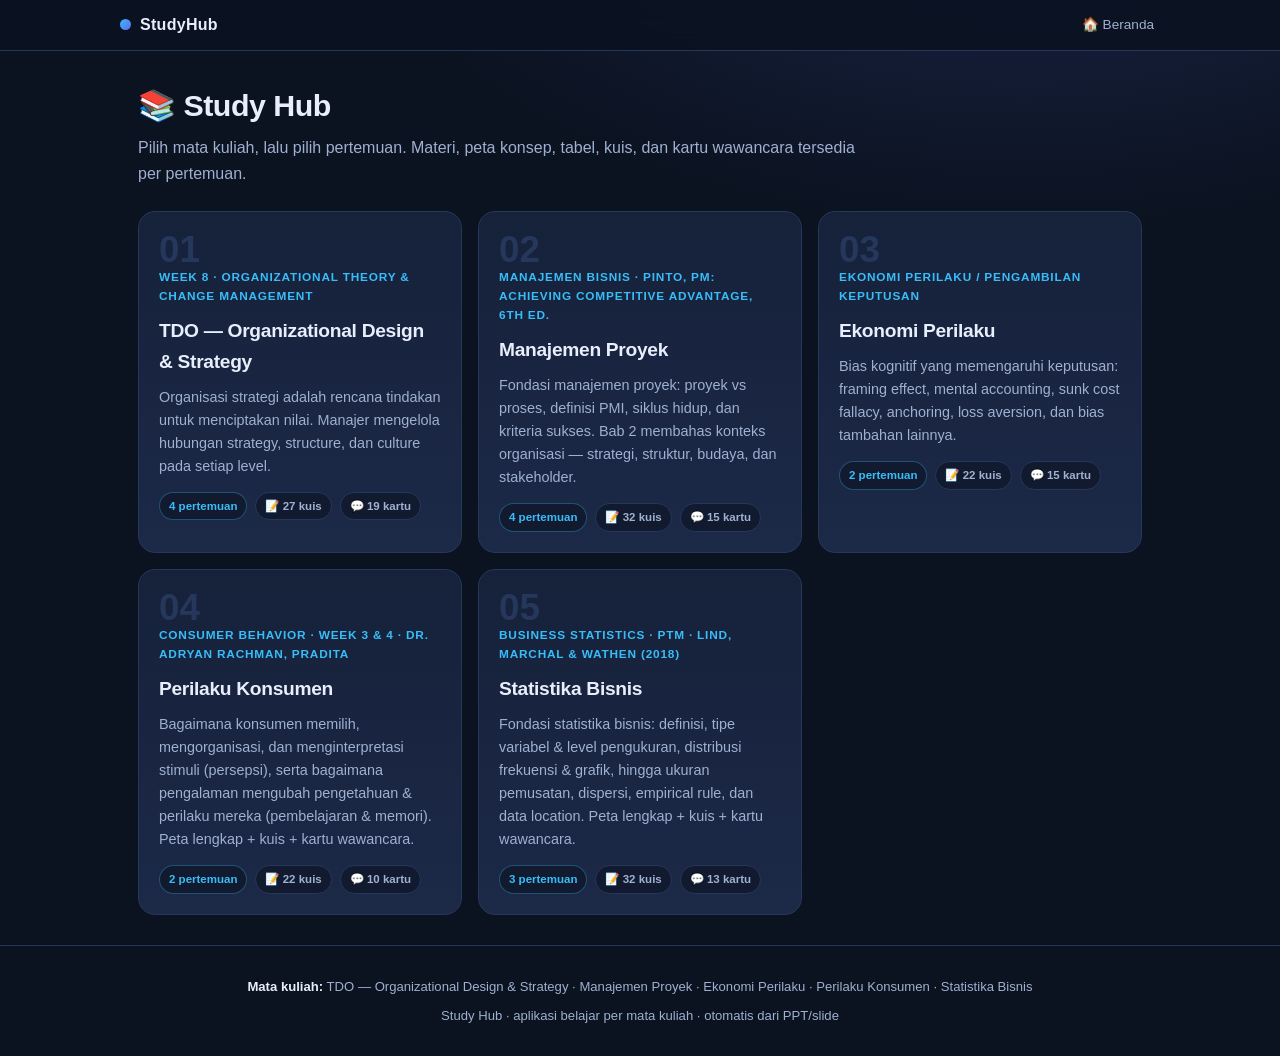
==== commit b4814757: "Add Bab 4: Leadership and the Project Manager (Manajemen Proyek)" ====
--- a/index.html
+++ b/index.html
@@ -473,7 +473,8 @@
         ["Perusahaan ingin ekspansi cepat dengan modal terbatas. Mekanisme mana?","Franchising — mitra menanggung sebagian investasi sementara perusahaan mempertahankan kendali atas merek dan standar."],
         ["Risiko utama bila memilih outsourcing untuk komponen kritis?","Ketergantungan pada sedikit mitra dan specific assets membuat biaya transaksi serta risiko pasokan naik; perlu kontrak jangka panjang atau kemitraan."]]}
     ]
-  }
+  },
+
 
   ]
 },
@@ -612,6 +613,137 @@
         ["Konsep apa yang relevan?","Budaya = aturan tak tertulis; estimasi yang dipadatkan & escalation of commitment."],
         ["Apa dampak budaya 'semua estimasi otomatis dipotong 20%'?","Informasi jadi tidak jujur, perencanaan rusak, kabar buruk tak sampai ke pengambil keputusan — seperti Boeing's Fatal Flaw."],
         ["Apa yang harus berubah agar kabar buruk bisa naik lebih cepat?","Sistem imbalan & norma yang menghargai estimasi jujur; mekanisme escalation berbasis penilaian objektif."]]}
+    ]
+  },
+  {
+    label:"Pertemuan 3", sub:"Bab 3 · Project Selection & Portfolio Management",
+    cards:[
+      {icon:"🎯",h:"6 Kriteria Model",lvl:"KRITERIA",p:"Realism, Capability, Flexibility, Ease of Use, Cost, Comparability. Model yang baik harus realistis dan murah dioperasikan."},
+      {icon:"💰",h:"Model Finansial",lvl:"FINANSIAL",p:"Payback (kecepatan), NPV (nilai waktu uang), Discounted Payback, dan IRR. NPV adalah 'gold standard' dalam seleksi proyek."},
+      {icon:"📊",h:"Matriks Portofolio",lvl:"STRATEGI",p:"Memetakan proyek ke dalam 4 kategori: Pearls, Oysters, Bread & Butter, dan White Elephants untuk menjaga keseimbangan investasi."},
+      {icon:"🐘",h:"White Elephants",lvl:"RISIKO",p:"Proyek teknis sulit dengan hasil kecil. Sering dipertahankan karena 'Escalation of Commitment' atau dukungan politik."}
+    ],
+    blocks:[
+      {icon:"🔍",h:"6 Kriteria Screening",lvl:"KONSEP",items:[
+        "Realism: Mencerminkan kendala nyata & risiko",
+        "Capability: Bisa membandingkan jenis proyek berbeda",
+        "Flexibility: Mudah diubah saat kondisi berubah",
+        "Ease of Use: Sederhana & cepat digunakan",
+        "Cost: Biaya model rendah (tidak mahal)",
+        "Comparability: Bisa bandingkan banyak proyek sekaligus"]},
+      {icon:"📉",h:"Metode Finansial",lvl:"KUANTITATIF",items:[
+        "Payback: Seberapa cepat uang kembali (abaikan nilai waktu uang)",
+        "NPV: Nilai sekarang dari arus kas (paling akurat)",
+        "IRR: Tingkat diskonto saat NPV = 0",
+        "GIGO: Garbage In, Garbage Out (angka palsu = keputusan buruk)"]},
+      {icon:"🔮",h:"Matriks Portofolio",lvl:"PEMETAAN",items:[
+        "Pearls: Teknis mudah, komersial besar (Aplikasi baru teknologi mapan)",
+        "Oysters: Teknis sulit, komersial besar (Teknologi baru revolusioner)",
+        "Bread & Butter: Teknis mudah, komersial sedang (Perbaikan bertahap)",
+        "White Elephants: Teknis sulit, komersial kecil (Harus diburu/dibuang)"]}
+    ],
+    table:{
+      title:"Payback vs NPV",
+      note:"Berdasarkan simulasi Proyek Melati (menang di Payback) vs Proyek Kenanga (menang di NPV).",
+      first:"Aspek",
+      low:"▸ Payback Period", diff:"▸ NPV (Net Present Value)",
+      rows:[
+        ["Fokus Utama","Kecepatan balik modal","Besaran nilai tambah ekonomi"],
+        ["Nilai Waktu Uang","Diabaikan (Simple Payback)","Dipertimbangkan sepenuhnya"],
+        ["Arus Kas Lanjutan","Diabaikan setelah titik impas","Seluruh arus kas dihitung"],
+        ["Risiko Likuiditas","Sangat relevan saat uang ketat","Kurang menonjolkan likuiditas"]
+      ]
+    },
+    quiz:[
+      {c:"Kriteria Model",q:"Kriteria 'Realism' dalam model screening berarti…",o:["Model harus sangat mahal harganya","Mencerminkan tujuan, kendala nyata, dan risiko proyek","Hanya bisa digunakan oleh ahli statistik","Tidak bisa diubah-ubah"],a:1,x:"<b>Realism</b>: Model harus mencerminkan realitas organisasi (tujuan, biaya, risiko)."},
+      {c:"Payback",q:"Kelemahan utama metode Payback Period adalah…",o:["Terlalu sulit dihitung","Mengabaikan nilai waktu uang dan arus kas setelah payback","Selalu menghasilkan angka negatif","Hanya untuk proyek pemerintah"],a:1,x:"<b>Payback</b> mengabaikan <i>time value of money</i> dan tidak peduli apa yang terjadi setelah modal kembali."},
+      {c:"NPV",q:"Mengapa NPV dianggap lebih unggul daripada Payback?",o:["Karena lebih cepat dihitung","Karena mempertimbangkan seluruh arus kas dan nilai waktu uang","Karena tidak butuh data biaya","Karena hasilnya selalu dalam bentuk persentase"],a:1,x:"<b>NPV</b> adalah standar emas karena menghitung nilai sekarang dari seluruh manfaat ekonomi proyek."},
+      {c:"Matriks",q:"Proyek yang secara teknis sulit namun memiliki potensi komersial besar disebut…",o:["Pearls","Bread & Butter","Oysters","White Elephants"],a:2,x:"<b>Oysters</b>: Proyek revolusioner yang teknisnya sulit (belum terbukti) tapi hadiahnya besar jika berhasil."},
+      {c:"White Elephant",q:"White Elephant sering dipertahankan meskipun gagal karena alasan…",o:["Keuntungan yang terlalu besar","Escalation of commitment (sudah terlanjur keluar banyak biaya)","Teknis yang terlalu mudah","Dukungan dari pelanggan baru"],a:1,x:"<b>White Elephants</b> sering bertahan karena faktor politik atau ketidakmampuan mengakui kegagalan (Escalation of Commitment)."},
+      {c:"Portfolio",q:"Tujuan utama manajemen portofolio proyek adalah…",o:["Hanya mencari satu proyek terbesar","Menyeimbangkan risiko dan return dari berbagai jenis proyek","Menghabiskan seluruh anggaran perusahaan","Menambah jumlah karyawan"],a:1,x:"Manajemen portofolio bertujuan <b>menyeimbangkan</b> investasi agar tidak bertaruh pada satu proyek saja."}
+    ],
+    wawancara:[
+      {t:"Melati vs Kenanga",c:"Seleksi Proyek (Payback vs NPV)",q:[
+        ["Mengapa Melati menang di Payback tapi kalah di NPV?","Melati memberikan uang lebih cepat di awal, tapi Kenanga menghasilkan total nilai jauh lebih besar dalam jangka panjang."],
+        ["Kapan perusahaan tetap memilih Melati (Payback)?","Saat likuiditas sedang ketat atau masa depan pasar sangat tidak pasti (butuh uang kembali secepatnya)."],
+        ["Mengapa NPV tetap menjadi rujukan utama?","Karena NPV mengukur penciptaan nilai nyata yang sudah didiskon ke nilai saat ini."]]},
+      {t:"Otopsi Quibi",c:"Kegagalan Kriteria Seleksi",q:[
+        ["Apa kesalahan utama Quibi menurut kriteria screening?","Gagal dalam aspek 'Realism' — asumsi pasar tidak mencerminkan kebutuhan nyata (The app nobody wanted)."],
+        ["Pelajaran apa yang didapat dari kegagalan investasi $1,75 M ini?","Memilih proyek yang salah dengan metode yang rapi (investor besar, CEO top) tetap menghasilkan proyek yang salah."],
+        ["Kriteria apa yang seharusnya lebih ditekankan?","Customer acceptance dan validasi kebutuhan pasar sebelum pendanaan masif."]]},
+      {t:"Berburu Gajah Putih",c:"Portfolio & Escalation of Commitment",q:[
+        ["Mengapa White Elephant sulit dihentikan?","Karena sudah terlanjur banyak biaya keluar (Sunk Cost) dan sering didukung orang penting."],
+        ["Bagaimana cara mengidentifikasi White Elephant dalam organisasi?","Cek proyek dengan kelayakan teknis rendah tapi terus menyedot dana tanpa potensi komersial yang jelas."],
+        ["Apa kaitan Bab 3 ini dengan Bab 2?","Konsep 'Escalation of Commitment' dari konteks organisasi (Bab 2) menjadi alasan utama lahirnya White Elephant (Bab 3)."]]}
+    ]
+  },
+  {
+    label:"Pertemuan 4", sub:"Bab 4 · Leadership and the Project Manager",
+    cards:[
+      {icon:"🧭",h:"Pemimpin vs Manajer",lvl:"KONSEP",p:"Pemimpin: melakukan hal yang benar (fokus orang, perubahan, efektivitas, kepercayaan, jangka panjang). Manajer: melakukan hal dengan benar (fokus sistem, status quo, efisiensi, kepatuhan, jangka pendek). Proyek butuh keduanya — bukan satu, tapi keduanya berpadu."},
+      {icon:"🤝",h:"Empat Syarat Kemitraan",lvl:"BLOC",p:"1) Exchange of purpose: visi dibangun melalui dialog, bukan diumumkan. 2) A right to say no: kalah dalam perdebatan diperbolehkan. 3) Joint accountability: hasil proyek milik bersama. 4) Absolute honesty: semua informasi jadi milik bersama. Kepemimpinan bisa dipelajari, bukan bakat bawaan."},
+      {icon:"💡",h:"Emotional Intelligence",lvl:"EI",p:"Lima unsur: 1) Self-awareness: pahami kekuatan & kelemahan. 2) Self-regulation: berpikir sebelum bertindak. 3) Motivation: terdorong potensi maksimal. 4) Empathy: kenali perbedaan tim. 5) Social skill: kemampuan menggerakkan orang dengan tujuan."},
+      {icon:"⚡",h:"Empat Perilaku Inti",lvl:"PERILUH",p:"1) Memotivasi & membangun tim (5 sebab: tujuan kabur, tak ada motivasi, kebutuhan dikecilkan, terlalu banyak proyek, saling tidak percaya). 2) Mendapatkan sumber daya. 3) Visi & memadamkan kebakaran. 4) Berkomunikasi. Tabel: 31,5% kegagalan proyek karena kurangnya dukungan manajemen puncak."},
+      {icon:"🏆",h:"Empat Tipe Champion",lvl:"CHAMPION",p:"1) Creative originator: penemu ide asli. 2) Entrepreneur: jual ide ke seluruh org. 3) Godfather/sponsor: lindungi, danai, tenangkan. 4) Project manager. Traditional: teknis, koordinasi, kontrol. Non-traditional: visionary, politician. 16/17 proyek sukses punya champion."},
+      {icon:"⚖️",h:"Empat Bentuk Tidak Etis",lvl:"ETIKA",p:"1) Korupsi & penyuapan: Odebrecht bayar US$800j suap di 15+ negara. 2) Penipuan: menawar rendah, naikkan via change order. 3) Kickback: gelembubungkan biaya subkontrak. 4) Pemerasan: blokir kerja sampai bayaran tak resmi. Sulit membedakan 'baksheesh' budaya dari suap ilegal."}
+    ],
+    blocks:[
+      {icon:"🎯",h:"Empat Perilaku Inti Pemimpin",lvl:"RISET",items:[
+        "Mendapatkan sumber daya: lima sebab proyek kekurangan dana — (1) tujuan kabur, (2) tak ada motivasi, (3) kebutuhan dikecilkan, (4) terlalu banyak proyek, (5) saling tidak percaya.",
+        "Memotivasi & membangun tim: motivasi harus dari dalam diri, tidak bisa dipaksakan oleh sponsor atau bonus ekstrinsik."]},
+      {icon:"🔥",h:"Visi & Memadamkan Kebakaran",lvl:"MANAJEMEN",items:[
+        "Lihat hutan, tapi tahu tiap pohon: jangan sampai kehilangan gambaran penuh dan detail.",
+        "Komunikasikan: jika mereka tak tahu apa yang kamu kerjakan, hasilnya dianggap tidak ada."]},
+      {icon:"💡",h:"Lima Unsur Emotional Intelligence",lvl:"EMOSI",items:[
+        "Self-awareness: pahami kekuatan, kelemahan, dan dorongan diri sendiri.",
+        "Self-regulation: berpikir sebelum bertindak, hindari impulsif.",
+        "Motivation: terdorong mencapai potensi maksimal, sukai ukuran kemajuan yang jelas.",
+        "Empathy: kenali perbedaan tiap anggota tim dan sesuaikan perlakuan.",
+        "Social skill: kemampuan menggerakkan orang dengan ramah namun tuju."]}
+    ],
+    table:{
+      title:"Pemimpin vs Manajer",
+      note:"Bukan daftar 'pemimpin baik, manajer buruk'. Proyek butuh keduanya.",
+      first:"Aspek",
+      low:"▸ Pemimpin", diff:"▸ Manajer",
+      rows:[
+        ["Melakukan hal yang benar","Melakukan hal dengan benar"],
+        ["Berfokus pada orang","Berfokus pada sistem"],
+        ["Memeluk perubahan","Mempertahankan status quo"],
+        ["Mengejar efektivitas","Mengejar efisiensi"],
+        ["Mendapatkan kepercayaan","Menuntur kepatuhan"],
+        ["Berpandangan jangka panjang","Berpandang jangka pendek"]
+      ]
+    },
+    quiz:[
+      {c:"Pemimpin vs Manajer",q:"Apa yang membedakan pemimpin dan manajer menurut Bab 4?",o:["Pemimpin fokus orang, manajer fokus sistem","Pemimpin selalu benar, manajer selalu salah","Pemimpin tidak perlu tim, manajer bekerja sendiri","Pemimpin tidak butuh visi"],a:0,x:"<b>Pemimpin</b> fokus orang, perubahan, efektivitas, kepercayaan, jangka panjang. <b>Manajer</b> fokus sistem, status quo, efisiensi, kepatuhan, jangka pendek. Proyek butuh keduanya."},
+      {c:"Block Partnership",q:"Syarat kemitraan Block mana yang paling sulit di org. hierarkis?",o:["Exchange of purpose","A right to say no","Joint accountability","Absolute honesty"],a:1,x:"<b>A right to say no</b> justru paling sulit: karyawan harus bisa menolak dalam perdebatan, tapi otoritas formal sering menolak ini di org tradisional."},
+      {c:"Emotional Intelligence",q:"Pada kasus Kathy Smith, unsur EI apa yang paling kurang?",o:["Self-awareness","Self-regulation","Motivation","Empathy"],a:3,x:"<b>Empathy</b>: Kathy tidak mengenali perbedaan anggota tim lokal. Timnya merasa dibenci karena gaya manajemen tak menyesuaikan budaya."},
+      {c:"Champion",q:"Dari 17 proyek, 16 sukses karena champion. Tipe champion tradisional mana paling krusial?",o:["Creative originator","Entrepreneur","Godfather/sponsor","Project manager"],a:2,x:"<b>Godfather/sponsor</b>: melindungi, mendanai, menenangkan. Tanpa dukungan ini, ide akan mati."},
+      {c:"Etika",q:"Volkswagen Dieselgate termasuk praktik tidak etis mana?",o:["Korupsi & penyuapan","Penipuan","Kickback","Pemerasan"],a:1,x:"<b>Penipuan yang disengaja</b>: Dieselgate melibatkan manipulasi software untuk menyembunyikan emisi. Menawar rendah untuk menang, lalu mengubah nilai kontrak."},
+      {c:"Leadership Gap",q:"Manajer proyek tanpa otoritas memecat — strategi paling efektif?",o:["Beri bonus besar","Kenakan sanksi keras","Gunakan pengaruh: visi, kepercayaan, joint accountability","Promosikan diri","Biarkan saja"],a:2,x:"<b>Pengaruh bukan otoritas</b>: jadwalkan dialog tentang visi bersama, ciptakan safety culture, ikuti 'right to say no' untuk konstruktivitas."}
+    ],
+    wawancara:[
+      {t:"Simon Sinek: Why Good Leaders Make You Feel Safe",c:"Safety and Team Psychology",q:[
+        ["Apa yang membuat karyawan merasa aman melaporkan kabar buruk?","Safety budaya, bukan proses semata. Leader yang membuat tim aman akan menerima kabar buruk terbuka, bukan menyalahkan."],
+        ["Authority vs kepercayaan — peranannya?","Authority tidak menjamin kepercayaan. Orang yang paling kamu ikuti mungkin tidak punya jabatan resmi, namun jadi model yang paling ditiru."],
+        ["Mengapa 'just culture' krusial di proyek?","Tanpa safety, kecemasan membuat orang menyembunyikan kesalahan justru pada fase wajib dilaporkan — meningkatkan risiko proyek."]]},
+      {t:"Daniel Goleman: Emotional Intelligence in Leadership",c:"Diagnosis Kathy Smith",q:[
+        ["Unsur EI apa yang paling kurang dimiliki Kathy?","Empathy — Kathy mengutamakan ritmenya, tak menyesuaikan budaya tim lokal di Asia Tenggara."],
+        ["Ini kesalahan manajerial atau kepemimpinan?","Keduanya: manajerial (gagal kelola sumber daya manusia lintas budaya) dan kepemimpinan (kehilangan empati serta social skill)."],
+        ["Bagaimana Kathy perbaiki situasinya?","Jadwalkan pertemuan satu per satu dengan stakeholder lokal; dengarkan sebelum memimpin. Leadership bukan hanya motivasi, tapi juga mendengarkan aktif."]]},
+      {t:"3M Post-it: The Accidental Billion Dollar Invention",c:"Berburu Champion",q:[
+        ["Apa peran champion dalam inovasi proyek?","Champion adalah orang yang bertaruh pada ide — walau risiko gagal tinggi. 16/17 produk sukses punya champion."],
+        ["Creative originator vs entrepreneur — bedanya?","Originator ciptakan ide asli; entrepreneur kemas dan jual ke seluruh org. Keduanya diperlukan agar ide bisa berkembang."],
+        ["Traditional vs non-traditional champion?","Traditional: pemahaman teknis, koordinasi, kontrol. Non-traditional: visionary, politician, cheerleader — membangun dukungan di luar tim."]]},
+      {t:"Dieselgate: The Volkswagen Emissions Scandal",c:"Etika vs Keuntungan",q:[
+        ["Di titik manakah Dieselgate seharusya berhenti?","Setiap tahap keputusan etis: engineering, middle management, board — semua punya kesempatan menghentikan, tapi tidak berbuat apa-apa."],
+        ["Bagaimana 'absolute honesty' Block dilanggar?","Software dimanipulasi untuk menyembunyikan emisi sebenarnya. Visi dibungkam, bukan didialogkan melalui proses Block partnership."],
+        ["Mengapa menghentikan lebih sulit dibanding membiayai?","Ini escalation of commitment level ekstram — sudah terlalu jalan. Setiap langkah memperdalam 'sunk cost' yang sudah ada."]]},
+      {t:"Leadership Gap: Kewenangan vs Tanggung Jawab",c:"Human Resource Constraints",q:[
+        ["Bagaimana memotivasi tim tanpa otoritas memecat/bonus?","Gunakan pengaruh, bukan otoritas: visi bersama, kepercayaan, dan 'right to say no' untuk menjaga konstruktivitas."],
+        ["Apakah pengakuan lebih kuat dari insentif formal?","Ya — ketika otoritas terbatas, pengakuan atas kontribusi kongkret jauh lebih kuat karena tidak terikat budget formal."],
+        ["Tim teknis VW tak bisa memecat: apa yang harus dilakukan?","Dorong budaya etis (whistleblower protection), jangan ikut menyelesaikan masalah teknis. Fokus pada safety culture agar kabar buram tak tersembunyi."]]}
     ]
   }
   ]
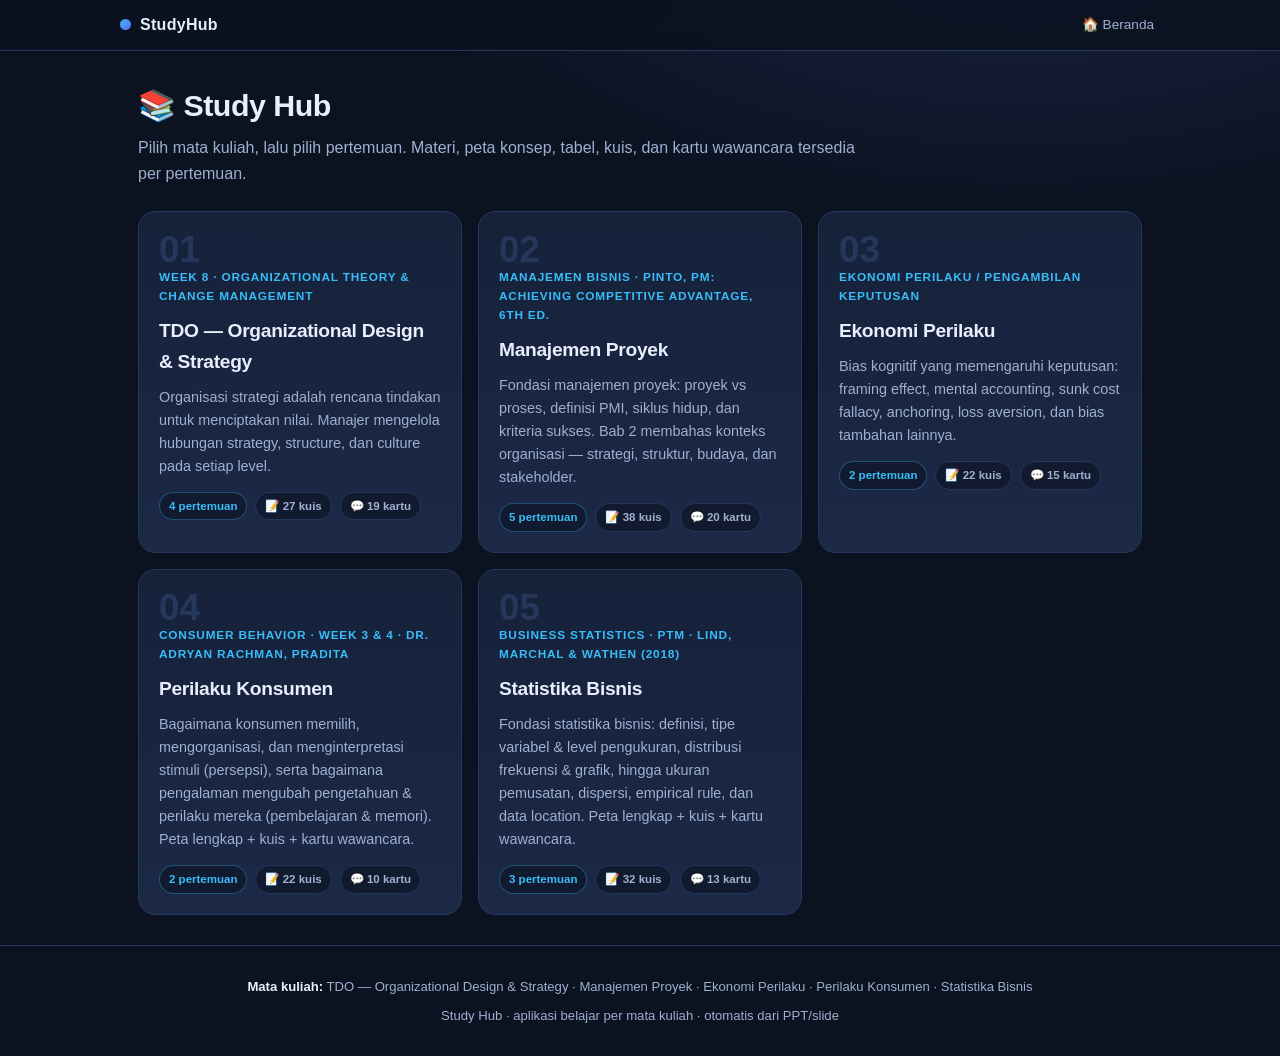
==== commit 8636194f: "Add Bab 5: Scope Management (Manajemen Proyek)" ====
--- a/index.html
+++ b/index.html
@@ -744,6 +744,76 @@
         ["Bagaimana memotivasi tim tanpa otoritas memecat/bonus?","Gunakan pengaruh, bukan otoritas: visi bersama, kepercayaan, dan 'right to say no' untuk menjaga konstruktivitas."],
         ["Apakah pengakuan lebih kuat dari insentif formal?","Ya — ketika otoritas terbatas, pengakuan atas kontribusi kongkret jauh lebih kuat karena tidak terikat budget formal."],
         ["Tim teknis VW tak bisa memecat: apa yang harus dilakukan?","Dorong budaya etis (whistleblower protection), jangan ikut menyelesaikan masalah teknis. Fokus pada safety culture agar kabar buram tak tersembunyi."]]}
+    ]
+  },
+  {
+    label:"Pertemuan 5", sub:"Bab 5 · Scope Management",
+    cards:[
+      {icon:"🧭",h:"Scope Management Fundamentals",lvl:"KONSEP",p:"Project scope = segala sesuatu tentang proyek: work content, expected outcomes, quality standards. Six scope management activities: (1) conceptual development, (2) scope statement, (3) work authorization, (4) scope reporting, (5) control systems, (6) project closeout."},
+      {icon:"🎯",h:"Conceptual Development",lvl:"FASILITAS",p:"Problem/need statement, requirements gathering (product/quality/performance), information gathering, constraints, alternative analysis, project objectives, business case. Contoh: Freefield Township health grant proposal."},
+      {icon:"📋",h:"Statement of Work",lvl:"DOKUMEN",p:"SOW = deskripsi naratif rinci pekerjaan. Elemen: intro/background, technical description, timeline/milestones, objectives, scope, tasks, selection criteria, deliverables, security, place of performance. 1908 Wright Brothers (1 hal) vs F-35 (100 hal)."},
+      {icon:"🔨",h:"Work Breakdown Structure",lvl:"WBS",p:"Hierarchical decomposition of total scope. Level 1 (Project) → Level 2 (Deliverable) → Level 3 (Subdeliverable) → Level 4 (Work Package). 6 purposes: echo objectives, org chart, cost/schedule tracking, communication, control, scope baseline."},
+      {icon:"🔄",h:"Control Systems & Config Mgmt",lvl:"CONTROL",p:"6 control systems: configuration control, design control, trend monitoring, document control, acquisition control, specification control. Config Management 4 stages: identification, review, control, status accounting."},
+      {icon:"♻️",h:"Project Closeout & Sustainability",lvl:"SUSTAIN",p:"Closeout: historical records, post-project analysis, financial closeout. Sustainability triple bottom line: economic, social, environmental. Prinsip: 'doing well by doing right'."}
+    ],
+    blocks:[
+      {icon:"📊",h:"WBS Hierarchy & Work Package",lvl:"STRUKTUR",items:[
+        "Hierarchy: Level 1 (Project) → Level 2 (Deliverable) → Level 3 (Subdeliverable) → Level 4 (Work Package). Work package = unit terkecil yang assignable.",
+        "7 points: (1) lowest level in WBS, (2) has deliverable, (3) one owner, (4) mini-project, (5) may include milestones, (6) fits org culture, (7) trackable by labor hours/cost/time/risk.",
+        "WBS codes (1.0, 1.1, 1.1.1, etc.) assigned by accounting untuk cost allocation dan financial control."]},
+      {icon:"⚙️",h:"Configuration Management Stages",lvl:"PROSES",items:[
+        "Stage 1 - Identification: develop WBS to activity level, analyze component specifications.",
+        "Stage 2 - Review: meet stakeholders, agree on current project definition & component specs.",
+        "Stage 3 - Control: refine breakdown, resolve disagreements by cycling back to original scope/WBS.",
+        "Stage 4 - Status accounting: maintain memory of all configurations, cycle back to previous versions if needed."]},
+      {icon:"🌱",h:"Triple Bottom Line Sustainability",lvl:"ETHICS",items:[
+        "Economic: profit, revenue, cost efficiency — proyek harus feasible secara finansial.",
+        "Social: fair labor, community impact, stakeholder wellbeing — Qatar World Cup contoh kegagalan.",
+        "Environmental: carbon footprint, waste reduction, resource conservation — minimize negative impact."]}
+    ],
+    table:{
+      title:"WBS vs OBS",
+      note:"WBS = struktur logis proyek; OBS = struktur organisasi biaya. Keduanya saling melengkapi untuk cost control.",
+      first:"Aspek",
+      low:"▸ WBS", diff:"▸ OBS",
+      rows:[
+        ["Fokus","Dekomposisi scope kerja","Assign work ke departemen/orang"],
+        ["Struktur","Hierarchy deliverable → work package","Hierarchy departemen → cost account"],
+        ["Output","Identifikasi semua elemen proyek","Link work packages ke cost accounts"],
+        ["Komunikasi","Bagaimana pieces fit together","Siapa yang bertanggung jawab"],
+        ["Kontrol","Scope baseline & activity tracking","Budget & cost control per department"],
+        ["Contoh","IT Installation: 11 deliverables","3 departments: IT, Procurement, HR"]
+      ]
+    },
+    quiz:[
+      {c:"Scope Management",q:"Apa perbedaan project scope dan scope management?",o:["Scope = apa yang dilakukan; Management = proses mengontrol scope","Scope = timeline; Management = budget","Scope = hasil; Management = proses","Scope = resources; Management = team"]},
+      {c:"Conceptual Development",q:"Langkah ke-3 dalam conceptual development adalah?",o:["Problem/need statement","Requirements gathering","Information gathering","Constraints"]},
+      {c:"WBS",q:"Apa tingkatan terendah dari Work Breakdown Structure?",o:["Deliverable","Subdeliverable","Work package","Task"]},
+      {c:"Config Management",q:"Tahap ke-3 dalam Configuration Management adalah?",o:["Configuration identification","Configuration review","Configuration control","Status accounting"]},
+      {c:"Project Closeout",q:"Apa tiga elemen penting project closeout?",o:["Historical records, post-project analysis, financial closeout","Budget, schedule, scope","Documentation, testing, handover","Lessons learned, audit, termination"]},
+      {c:"Sustainability",q:"Apa isi dari 'triple bottom line' sustainability?",o:["Economic, social, environmental","Cost, time, scope","Quality, risk, communication","Planning, execution, closeout"]}
+    ],
+    wawancara:[
+      {t:"Berlin Brandenburg Airport: A Scope Management Catastrophe",c:"Scope Failure",q:[
+        ["Apa perkiraan biaya awal vs biaya akhir?","Awal $2.1 miliar, akhirnya naik jadi $7+ miliar — scope tak terkontrol."],
+        ["Apa penyebab utama delay?", "Politisi mengganti CEO berulang kali, bukan ahli infrastruktur. 800 fire spotter menggantikan sistem pemadam yang bermasalah."],
+        ["Pelajaran utama?", "Scope management harus dimulai dengan perencanaan matang. Political interference & keputungan personal = resep bencana."]]},
+      {t:"Death March Projects: IT Project Nightmare",c:"Box 5.1",q:[
+        ["Apa definisi death march project?", "Proyek yang parameters melebihi norma setidaknya 50% — jadwal setengah, tim setengah, budget setengah."],
+        ["Mengapa death march umum?", "Politik, naive promises, naive optimism, start-up mentality, Marine Corps attitude — semua sumber rasa lelah."],
+        ["Bagaimana mencegah?", "Start with the end in mind: pastikan budget, personil, jadwal mendukung keberhasilan proyek."]]},
+      {t:"Statement of Work Evolution: 1908 vs 2001",c:"SOW Complexity",q:[
+        ["Berapa halaman SOW Wright Brothers 1908?", "Hanya 1 halaman — ringkas: bisa dilepas, dirakit dalam 1 jam, portabel di kereta."],
+        ["Berapa halaman SOW F-35 2001?", "Hampir 100 halaman dengan 300+ paragraf requirements — jauh lebih kompleks."],
+        ["Apa pelajaran evolusi SOW?", "SOW semakin kompleks seiring produk canggih & regulasi legal ketat. Detail penting tapi harus readable."]]},
+      {t:"Qatar World Cup 2022: Sustainability vs Labor Rights",c:"Triple Bottom Line",q:[
+        ["Berapa jumlah pekerja asing impor di Qatar?", "Diperkirakan 1.8 juta pekerja asing untuk stadion construction."],
+        ["Masalah sustainability apa?", "Social sustainability gagal: pekerja dibandingkan sebagai 'slave labor', estimated 7000 kematian."],
+        ["Prinsip sustainability yang dilanggar?", "Values and ethics: etis sustainability harus prioritas, bukan sekadar 'doing well by doing right'."]]},
+      {t:"Defining Project Work Package",c:"WBS Best Practice",q:[
+        ["Work package harus memiliki berapa owner?", "Satu — satu orang yang 'directly answerable' untuk work package."],
+        ["Work package bisa dianggap sebagai apa lagi?", "Mini-project sendiri — finite length, budget, deliverable tersedia."],
+        ["Apa metrik untuk track work package?", "Labor hours, calendar time, cost, report period, risk — semua harus measurable."]]}
     ]
   }
   ]
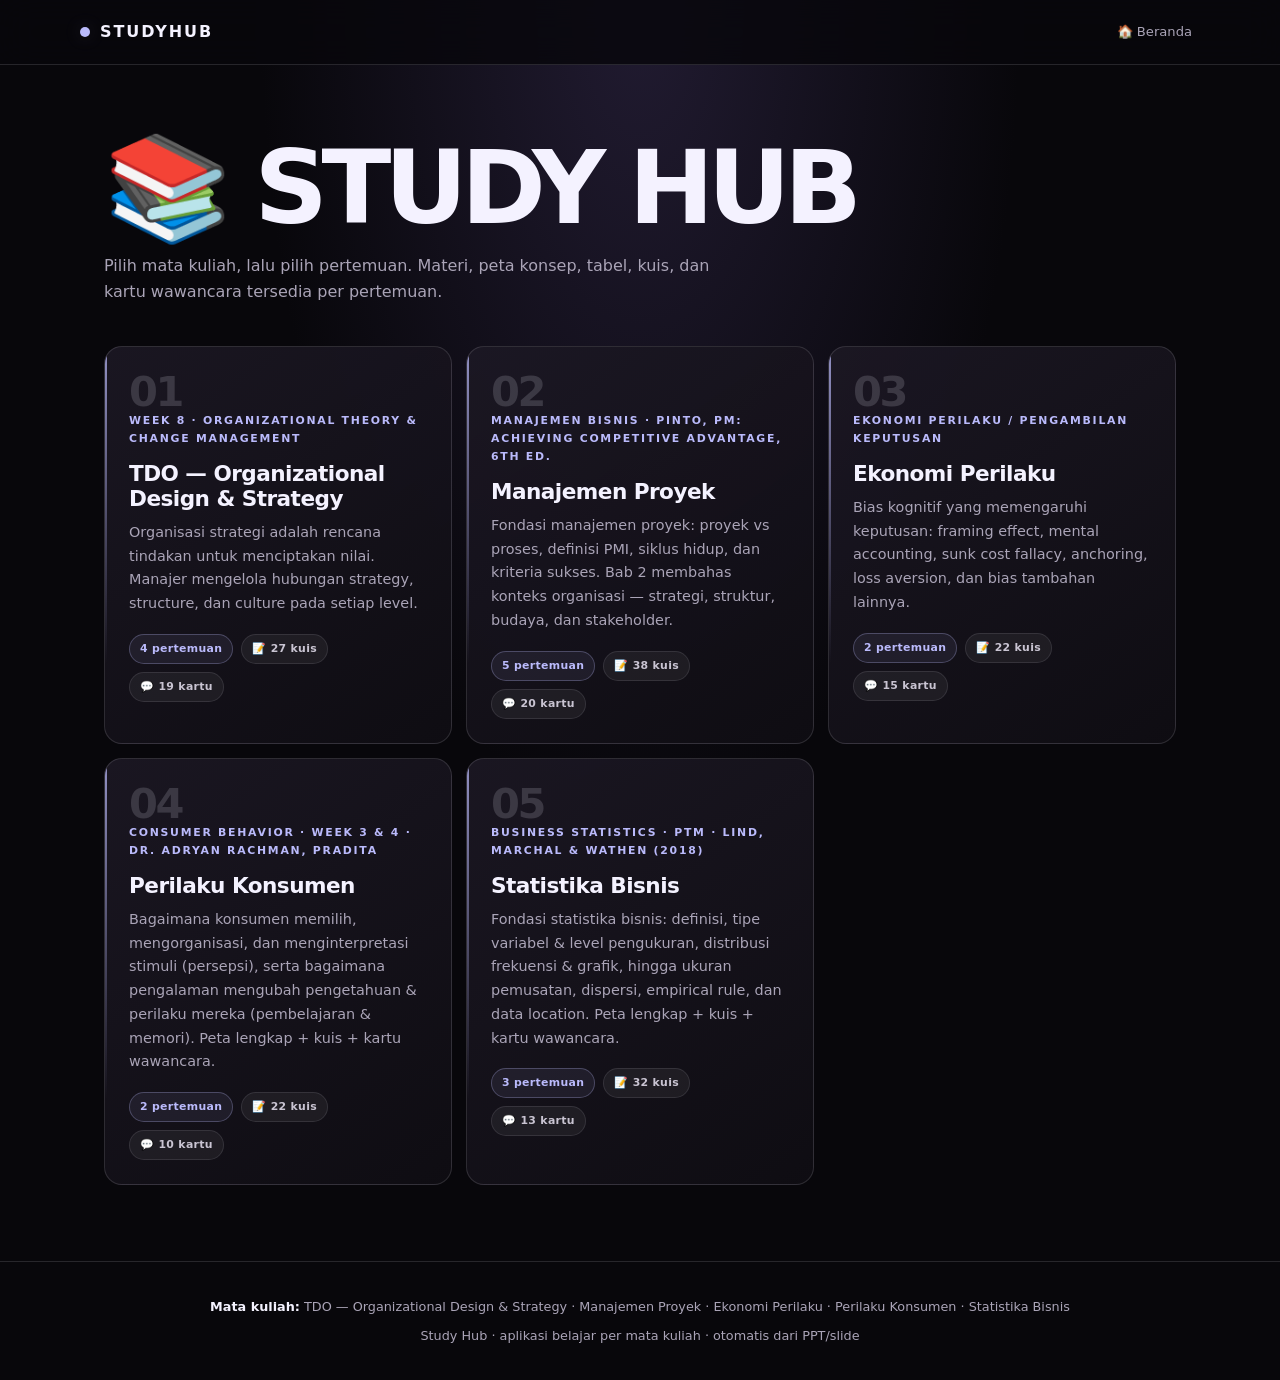
==== commit 409433bf: "Wire GitHub Pages root to modular StudyHub" ====
--- a/index.html
+++ b/index.html
@@ -3,1522 +3,31 @@
 <head>
 <meta charset="UTF-8">
 <meta name="viewport" content="width=device-width, initial-scale=1.0">
-<title>Belajar — Study Hub per Mata Kuliah</title>
-<style>
-:root{
-  --bg:#0b1220; --bg2:#111a2e; --card:#16213a; --card2:#1c2947;
-  --ink:#e8eefc; --muted:#9fb0d0; --line:#26375c;
-  --accent:#38bdf8; --accent2:#6366f1; --ok:#22c55e; --bad:#ef4444; --warn:#f59e0b;
-}
-*{box-sizing:border-box;margin:0;padding:0}
-html{scroll-behavior:smooth}
-body{font-family:-apple-system,BlinkMacSystemFont,"Segoe UI",Roboto,sans-serif;
-  background:radial-gradient(1200px 600px at 80% -10%,#1a2547 0,var(--bg) 55%);
-  color:var(--ink);line-height:1.6;-webkit-font-smoothing:antialiased}
-a{color:var(--accent);text-decoration:none}
-.wrap{max-width:1040px;margin:0 auto;padding:0 18px}
+<title>StudyHub — Belajar per Mata Kuliah</title>
+<link rel="stylesheet" href="StudyHub-Modular/style.css">
 
-/* ---------- top bar ---------- */
-.topbar{position:sticky;top:0;z-index:50;background:rgba(11,18,32,.88);
-  backdrop-filter:blur(10px);border-bottom:1px solid var(--line)}
-.topin{display:flex;align-items:center;justify-content:space-between;padding:11px 0;gap:10px}
-.brand{font-weight:800;letter-spacing:.3px;display:flex;align-items:center;gap:9px;white-space:nowrap;cursor:pointer}
-.brand .dot{width:11px;height:11px;border-radius:50%;background:linear-gradient(135deg,var(--accent),var(--accent2))}
-.crumbs{display:flex;gap:6px;align-items:center;flex-wrap:wrap;color:var(--muted);font-size:.85rem;min-width:0}
-.crumbs button{background:none;border:none;color:var(--muted);cursor:pointer;font:inherit;padding:3px 6px;border-radius:7px}
-.crumbs button:hover{color:var(--ink);background:var(--card2)}
-.crumbs .cur{color:var(--ink);font-weight:600}
-.crumbs .sep{opacity:.5}
-
-/* ---------- views ---------- */
-.view{padding:30px 0;min-height:60vh}
-.view[hidden]{display:none}
-.htitle{font-size:1.9rem;letter-spacing:-.5px;margin-bottom:6px}
-.hsub{color:var(--muted);margin-bottom:24px;max-width:720px}
-
-/* course grid */
-.cgrid{display:grid;grid-template-columns:repeat(auto-fill,minmax(288px,1fr));gap:16px}
-.ccard{position:relative;background:linear-gradient(180deg,var(--card),var(--card2));
-  border:1px solid var(--line);border-radius:17px;padding:20px;cursor:pointer;transition:.18s;overflow:hidden}
-.ccard:hover{transform:translateY(-4px);border-color:var(--accent)}
-.ccard .cnum{font-size:2.3rem;font-weight:900;color:var(--line);line-height:1}
-.ccard h3{font-size:1.2rem;margin:10px 0 6px;letter-spacing:-.3px}
-.ccard .ceb{color:var(--accent);font-weight:700;font-size:.74rem;letter-spacing:.8px;text-transform:uppercase}
-.ccard p{color:var(--muted);font-size:.9rem;margin-top:8px}
-.ccard .ctags{display:flex;gap:8px;flex-wrap:wrap;margin-top:14px}
-.tag{font-size:.72rem;font-weight:700;padding:4px 9px;border-radius:999px;background:var(--bg2);color:var(--muted);border:1px solid var(--line)}
-.tag.a{color:var(--accent);border-color:rgba(56,189,248,.35)}
-
-/* pertemuan list */
-.plist{display:grid;grid-template-columns:repeat(auto-fill,minmax(300px,1fr));gap:14px}
-.pcard{background:linear-gradient(180deg,var(--card),var(--card2));border:1px solid var(--line);
-  border-radius:15px;padding:18px;cursor:pointer;transition:.18s;display:flex;gap:14px;align-items:flex-start}
-.pcard:hover{transform:translateY(-3px);border-color:var(--accent)}
-.pcard .pnum{flex:0 0 44px;height:44px;border-radius:12px;background:linear-gradient(135deg,var(--accent),var(--accent2));
-  color:#06122a;font-weight:800;display:grid;place-items:center;font-size:1.1rem}
-.pcard h4{font-size:1.1rem;margin-bottom:4px}
-.pcard .psub{color:var(--muted);font-size:.88rem}
-.pcard .ptags{display:flex;gap:7px;flex-wrap:wrap;margin-top:10px}
-
-/* content sections */
-.course{padding:10px 0}
-.cbanner{display:flex;align-items:flex-start;gap:16px;margin-bottom:8px;flex-wrap:wrap}
-.cnum{font-size:2.4rem;font-weight:900;color:var(--line);line-height:1}
-.chdr h2{font-size:1.6rem;letter-spacing:-.4px;margin-bottom:4px}
-.eyebrow{color:var(--accent);font-weight:700;font-size:.78rem;letter-spacing:1px;text-transform:uppercase}
-.csummary{color:var(--muted);margin-top:8px;max-width:720px}
-.ptitle{margin:18px 0 4px;font-size:1.25rem}
-
-.subsec{margin:28px 0}
-.sec-h{display:flex;align-items:center;gap:12px;margin-bottom:8px}
-.sec-h h3{font-size:1.25rem;letter-spacing:-.3px}
-.sec-h .n{background:var(--card2);color:var(--accent);font-weight:800;font-size:.85rem;
-  width:30px;height:30px;border-radius:9px;display:grid;place-items:center}
-.sec-sub{color:var(--muted);margin-bottom:16px;max-width:720px;font-size:.94rem}
-
-.grid{display:grid;grid-template-columns:repeat(auto-fill,minmax(258px,1fr));gap:14px}
-.card{background:linear-gradient(180deg,var(--card),var(--card2));border:1px solid var(--line);
-  border-radius:15px;padding:17px;transition:.18s}
-.card:hover{transform:translateY(-3px);border-color:var(--accent)}
-.card h4{font-size:1.02rem;margin-bottom:7px;display:flex;align-items:center;gap:8px}
-.card .lvl{font-size:.64rem;font-weight:800;letter-spacing:.5px;padding:3px 8px;border-radius:999px;
-  background:rgba(56,189,248,.15);color:var(--accent)}
-.card p{color:var(--muted);font-size:.9rem}
-.card ul{margin:7px 0 0 16px;color:var(--muted);font-size:.88rem}
-
-.tbl-wrap{overflow-x:auto;border:1px solid var(--line);border-radius:13px}
-table{border-collapse:collapse;width:100%;font-size:.88rem;min-width:560px}
-th,td{padding:10px 12px;text-align:left;border-bottom:1px solid var(--line);vertical-align:top}
-th{background:var(--card2);font-weight:700}
-td.f{font-weight:700;color:var(--accent)}
-tr:last-child td{border-bottom:none}
-.low{color:#86efac}.diff{color:#fca5a5}
-
-.qbox{background:var(--card);border:1px solid var(--line);border-radius:17px;padding:22px}
-.qmeta{display:flex;justify-content:space-between;color:var(--muted);font-size:.83rem;margin:4px 0 12px}
-.pbar{height:8px;background:var(--bg2);border-radius:999px;overflow:hidden;margin-bottom:16px}
-.pfill{height:100%;background:linear-gradient(90deg,var(--accent),#a5f3fc);width:0;transition:.3s}
-.qtext{font-size:1.08rem;font-weight:600;margin-bottom:14px}
-.opts{display:flex;flex-direction:column;gap:9px}
-.opt{text-align:left;background:var(--card2);border:2px solid var(--line);color:var(--ink);
-  padding:11px 14px;border-radius:11px;cursor:pointer;font-size:.94rem;transition:.15s;display:flex;gap:11px}
-.opt:hover:not(:disabled){border-color:var(--accent)}
-.opt .k{flex:0 0 23px;height:23px;border-radius:50%;background:var(--line);display:grid;place-items:center;font-weight:700;font-size:.76rem}
-.opt.correct{border-color:var(--ok);background:rgba(34,197,94,.13)}
-.opt.correct .k{background:var(--ok);color:#05230f}
-.opt.wrong{border-color:var(--bad);background:rgba(239,68,68,.13)}
-.opt.wrong .k{background:var(--bad);color:#fff}
-.opt:disabled{cursor:default}
-.fb{margin-top:13px;padding:12px 14px;border-radius:11px;font-size:.9rem;display:none;border-left:4px solid}
-.fb.show{display:block}.fb.ok{background:rgba(34,197,94,.12);border-color:var(--ok)}
-.fb.bad{background:rgba(239,68,68,.12);border-color:var(--bad)}
-.btn{background:linear-gradient(135deg,var(--accent),var(--accent2));color:#06122a;border:none;
-  padding:10px 19px;border-radius:11px;font-weight:700;cursor:pointer;margin-top:14px;transition:.15s}
-.btn:hover{filter:brightness(1.08)}
-.btn.ghost{background:var(--card2);color:var(--ink);border:1px solid var(--line)}
-.scorepill{background:var(--card2);padding:5px 13px;border-radius:999px;font-weight:700;font-size:.86rem}
-.rescore{font-size:2.6rem;font-weight:800;text-align:center;color:var(--accent);margin:6px 0}
-.review{margin-top:16px}
-.rvi{padding:11px;border:1px solid var(--line);border-radius:10px;margin-bottom:8px;background:var(--card2)}
-.rvi .rq{font-weight:600;margin-bottom:3px;font-size:.9rem}.rvi .ra{font-size:.84rem}
-.ra.ok{color:var(--ok)}.ra.bad{color:var(--bad)}
-.hidden{display:none}
-
-.wcard{background:var(--card);border:1px solid var(--line);border-radius:15px;padding:17px;margin-bottom:13px}
-.wcard h4{font-size:1.05rem;margin-bottom:3px}
-.wcard .concept{color:var(--accent);font-style:italic;font-size:.86rem;margin-bottom:10px}
-.wcard .q{margin:8px 0}
-.wcard .q .t{font-weight:700}.wcard .q .a{color:var(--muted);font-size:.9rem}
-
-.backbtn{background:var(--card2);color:var(--ink);border:1px solid var(--line);
-  padding:8px 15px;border-radius:10px;cursor:pointer;font:inherit;font-size:.88rem;font-weight:600;margin-bottom:8px}
-.backbtn:hover{border-color:var(--accent)}
-
-footer{padding:30px 0;color:var(--muted);font-size:.82rem;text-align:center;border-top:1px solid var(--line)}
-footer b{color:var(--ink)}
-@media(max-width:600px){.cbanner h2,.htitle{font-size:1.4rem}.crumbs{font-size:.78rem}}
-</style>
 </head>
 <body>
-
-<div class="topbar">
-  <div class="wrap topin">
-    <div class="brand" onclick="goHome()"><span class="dot"></span>StudyHub</div>
-    <div class="crumbs" id="crumbs"></div>
-  </div>
-</div>
-
-<div class="wrap">
-  <!-- HOME: daftar mata kuliah -->
-  <div class="view" id="viewHome">
-    <h1 class="htitle">📚 Study Hub</h1>
-    <p class="hsub">Pilih mata kuliah, lalu pilih pertemuan. Materi, peta konsep, tabel, kuis, dan kartu wawancara tersedia per pertemuan.</p>
-    <div class="cgrid" id="courseGrid"></div>
-  </div>
-
-  <!-- COURSE: pilihan pertemuan -->
-  <div class="view" id="viewCourse" hidden>
-    <button class="backbtn" onclick="goHome()">← Kembali ke daftar mata kuliah</button>
-    <div id="courseHead"></div>
-    <h3 style="margin:22px 0 12px;font-size:1.1rem">Pilih pertemuan</h3>
-    <div class="plist" id="ptmList"></div>
-  </div>
-
-  <!-- PERTEMUAN: konten -->
-  <div class="view" id="viewPtm" hidden>
-    <button class="backbtn" onclick="goCourse(cur.course)">← Kembali ke pertemuan</button>
-    <div id="ptmMount"></div>
-  </div>
-</div>
-
-<footer>
-  <div class="wrap">
-    <p id="footSrc"></p>
-    <p style="margin-top:8px">Study Hub · aplikasi belajar per mata kuliah · otomatis dari PPT/slide</p>
-  </div>
-</footer>
-
+<div id="studyhub-app"></div>
 <script>
-/* ============================================================
-   COURSES — struktur per pertemuan
-   {id, title, eyebrow, summary, pertemuan:[
-       {label, sub, cards[], blocks[], table{}, quiz[], wawancara[]} ]}
-   TAMBAH MATA KULIAH = append objek di COURSES.
-   TAMBAH PERTEMUAN  = append objek di pertemuan[].
-   ============================================================ */
-const COURSES=[
-{
-  id:"tdo",
-  title:"TDO — Organizational Design & Strategy",
-  eyebrow:"Week 8 · Organizational Theory & Change Management",
-  summary:"Organisasi strategi adalah rencana tindakan untuk menciptakan nilai. Manajer mengelola hubungan strategy, structure, dan culture pada setiap level.",
-  pertemuan:[
-  {
-    label:"Pertemuan 1", sub:"Konsep & Level Strategi",
-    cards:[
-      {icon:"🧩",h:"Strategy",lvl:"KONSEP",p:"Plan of action untuk menciptakan nilai. Diformulasikan pada empat level oleh manajer di setiap level."},
-      {icon:"🔋",h:"Core Competences",lvl:"SUMBER",p:"Berasal dari Specialized Resources (Functional & Organizational Resources) dan Coordination Abilities."},
-      {icon:"🔗",h:"Value-Creation Cycle",lvl:"PROSES",p:"Dibangun dari kompetensi inti: diciptakan di fungsional, digabung di bisnis, dilindungi di korporasi, dieksploitasi lewat global."},
-      {icon:"🌐",h:"Global Expansion",lvl:"EKSPANSI",p:"Empat cara menciptakan nilai bagi pemangku kepentingan melalui ekspansi global."}
-    ],
-    blocks:[
-      {icon:"🏢",h:"Empat Level Strategi",lvl:"STRUKTUR",items:[
-        "1 · Functional — rendahkan biaya / diferensiasi di tiap fungsi",
-        "2 · Business — Low-cost · Differentiation · Focus",
-        "3 · Corporate — Vertical integration · Related & Unrelated diversification",
-        "4 · Global — Multidomestic · International · Global · Transnational"]},
-      {icon:"💡",h:"Culture = Keunggulan Berkelanjutan",lvl:"INSIGHT",items:[
-        "Pesaing mudah meniru struktur, sangat sulit meniru budaya.",
-        "Budaya yang efektif = sumber keunggulan kompetitif yang tahan lama."]},
-      {icon:"🌍",h:"4 Cara Global Menciptakan Nilai",lvl:"GLOBAL",items:[
-        "Transferring core competences abroad",
-        "Establishing a global network",
-        "Gaining access to global resources & skills",
-        "Using global learning to enhance core competences"]},
-      {icon:"⚙️",h:"Tiga Faktor Penentu Struktur",lvl:"BUSINESS",items:[
-        "Produk lebih beragam → kontrol lebih besar",
-        "Kelompok pelanggan baru → struktur yang melayani",
-        "Pesatnya produk baru → koordinasi antarfungsi"]}
-    ],
-    quiz:[
-      {c:"Definisi",q:"Menurut materi, apa definisi organizational strategy?",o:["Rencana tindakan yang dilakukan organisasi untuk menciptakan nilai","Daftar struktur organisasi dan jabatan karyawan","Anggaran tahunan perusahaan untuk operasional","Prosedur tetap yang tidak berubah"],a:0,x:"Organizational strategy = <b>rencana tindakan</b> untuk menciptakan nilai. Manajer mengelola hubungan strategy, structure, culture."},
-      {c:"4 Level",q:"Yang <b>bukan</b> termasuk empat level strategi adalah…",o:["Functional-level strategy","Business-level strategy","Marketing-level strategy","Global expansion strategy"],a:2,x:"Empat level: <b>Functional, Business, Corporate, Global expansion</b>. Marketing termasuk dalam fungsi, bukan level."},
-      {c:"Culture",q:"Mengapa budaya organisasi menjadi sumber keunggulan kompetitif penting?",o:["Karena mudah ditiru pesaing","Karena struktur meniru budaya lebih mudah","Pesaing mudah meniru struktur, tetapi sangat sulit meniru budaya","Karena budaya tidak berpengaruh pada strategi"],a:2,x:"Struktur mudah ditiru, <b>budaya sangat sulit</b>. Budaya efektif = keunggulan kompetitif berkelanjutan."},
-      {c:"Business",q:"Strategi yang mengkhususkan diri pada satu segmen pasar disebut…",o:["Low-cost strategy","Differentiation strategy","Focus strategy","Diversification strategy"],a:2,x:"<b>Focus strategy</b> = memusatkan seluruh sumber daya pada satu segmen pasar."},
-      {c:"Business",q:"Low-cost business-level strategy berarti organisasi…",o:["Memproduksi barang berkualitas tinggi berharga tinggi","Memproduksi barang/jasa dengan harga rendah","Fokus pada satu segmen tertentu","Mendiversifikasi ke domain baru"],a:1,x:"<b>Low-cost</b> = barang/jasa harga rendah. <b>Diferensiasi</b> = kualitas tinggi, harga tinggi untuk segmen tertentu."},
-      {c:"Business",q:"Tiga faktor yang memengaruhi pilihan struktur organisasi adalah…",o:["Jumlah karyawan, laba, utang","Produk lebih beragam, pelanggan baru, pesatnya produk baru","Lokasi kantor, jumlah cabang, mata uang","Ukuran gudang, jumlah pemasok, volume"],a:1,x:"(1) produk lebih beragam, (2) kelompok pelanggan baru, (3) pesatnya pengembangan produk baru."},
-      {c:"Corporate",q:"Tiga jenis utama corporate-level strategy adalah…",o:["Multidomestic, International, Global","Vertical integration, Related & Unrelated diversification","Low-cost, Differentiation, Focus","Functional, Business, Corporate"],a:1,x:"Corporate: <b>vertical integration, related diversification, unrelated diversification</b>."},
-      {c:"Corporate",q:"Tujuan corporate-level strategy adalah…",o:["Menurunkan biaya operasional harian saja","Menggunakan & mengembangkan kompetensi low-cost/diferensiasi untuk melindungi & memperluas domain","Hanya fokus pada satu segmen","Menghapus seluruh fungsi manufaktur"],a:1,x:"Tujuannya: gunakan & kembangkan kompetensi low-cost/diferensiasi untuk <b>melindungi & memperbesar domain</b>, berekspansi ke domain baru."},
-      {c:"Global",q:"Yang <b>bukan</b> empat cara global expansion menciptakan nilai adalah…",o:["Transferring core competences abroad","Establishing a global network","Mengurangi karyawan secara massal","Using global learning to enhance core competences"],a:2,x:"Empat cara: transfer kompetensi inti, jaringan global, akses sumber daya global, pembelajaran global. Mengurangi karyawan bukan bagian."},
-      {c:"Global",q:"Empat strategi implementasi lintas negara adalah…",o:["Multidomestic, International, Global, Transnational","Low-cost, Differentiation, Focus, Diversification","Functional, Business, Corporate, Global","Vertical, Horizontal, Conglomerate, Merger"],a:0,x:"Empat strategi: <b>Multidomestic, International, Global, Transnational</b>."},
-      {c:"Core Competence",q:"Sumber core competences mencakup…",o:["Hanya laba tahunan","Specialized resources & coordination abilities","Jumlah cabang & aset tetap","Struktur & jabatan direksi"],a:1,x:"Sumber: <b>Specialized Resources</b> (Functional & Organizational) dan <b>Coordination Abilities</b>."}
-    ],
-    wawancara:[
-      {t:"Budaya Sulit Ditiru",c:"Culture as Competitive Advantage",q:[
-        ["Konsep apa yang paling relevan?","Pentingnya culture: pesaing mudah meniru struktur, sangat sulit meniru budaya."],
-        ["Mengapa budaya jadi keunggulan kompetitif?","Budaya efektif sulit ditiru — terbentuk dari nilai & koordinasi jangka panjang."],
-        ["Jika B 'membeli' konsultan untuk meniru budaya A, otomatis tercipta?","Tidak. Budaya tumbuh dari praktik & sejarah, bukan prosedur yang bisa disalin."]]},
-      {t:"Dua Strategi Harga",c:"Business-Level (Low-Cost vs Focus)",q:[
-        ["Konsep apa yang membedakan keduanya?","X = low-cost business-level (murah, pasar luas); Y = focus (satu segmen, seluruh sumber daya)."],
-        ["Apa tujuan business-level strategy?","Menggabungkan kompetensi low-cost & diferensiasi fungsional untuk mengeksploitasi peluang; memilih domain nilai."],
-        ["Jika Y meniru X (jual ke seluruh pasar), risiko apa?","Kehilangan fokus/keunggulan niche; sumber daya terencerkan; bersaing langsung dengan low-cost besar."]]},
-      {t:"Kendaraan Mewah",c:"Differentiation Business-Level",q:[
-        ["Konsep apa yang relevan?","Differentiation business-level strategy: barang berkualitas tinggi, harga premium, segmen tertentu."],
-        ["Apa yang harus konsisten dengannya?","Fungsi pendukung (HRM, R&D, marketing) selaras menciptakan kualitas/prestise."],
-        ["Jika harga dipangkas drastis untuk volume, risiko?","Citra premium rusak, terjebak 'di tengah' — tak unggul sebagai diferensiator maupun low-cost."]]},
-      {t:"Portofolio Melebar",c:"Structure Follows Strategy",q:[
-        ["Faktor apa memengaruhi pilihan struktur?","Produk lebih beragam → butuh kontrol lebih besar atas pengembangan, pemasaran, produksi."],
-        ["Sebutkan tiga faktor penentu struktur.","Produk beragam, kelompok pelanggan baru, pesatnya pengembangan produk baru."],
-        ["Jika produk baru makin pesat, arah penyesuaian struktur?","Meningkatkan koordinasi antarfungsi agar pengembangan cepat & terintegrasi."]]},
-      {t:"Beli Pemasok",c:"Corporate-Level (Vertical Integration)",q:[
-        ["Konsep apa yang relevan?","Vertical integration — bergerak ke hulu (memiliki pemasok) untuk kendalikan pasokan & nilai."],
-        ["Apa tujuan corporate-level strategy?","Gunakan & kembangkan kompetensi untuk melindungi & memperbesar domain, berekspansi ke domain baru."],
-        ["Jika integrasi menambah biaya koordinasi > manfaat, evaluasi apa?","Bandingkan manfaat kontrol vs biaya koordinasi internal; jika lebih besar, mungkin kembali membeli."]]},
-      {t:"Dua Diversifikasi",c:"Related vs Unrelated Diversification",q:[
-        ["Konsep apa yang membedakan?","Related (bidang berkaitan, ada sinergi) vs Unrelated (bidang tak berkaitan)."],
-        ["Struktur apa yang menyertai unrelated diversification?","Conglomerate structure — unit-unit otonom di bawah holding."],
-        ["Mengapa related diversification punya sinergi lebih jelas?","Berbagi kompetensi inti/sumber daya/jaringan; unrelated lebih bergantung pada alokasi modal."]]},
-      {t:"Kompetensi ke Luar Negeri",c:"Global Expansion: Transferring Competences",q:[
-        ["Konsep apa yang relevan?","Transferring core competences abroad — memindahkan kompetensi inti ke luar negeri untuk nilai baru."],
-        ["Sebutkan empat cara global expansion menciptakan nilai.","Transfer kompetensi inti, jaringan global, akses sumber daya global, pembelajaran global."],
-        ["Jika kompetensi tak bisa ditransfer (terikat budaya lokal), alternatif?","Manfaatkan akses sumber daya global atau pembelajaran global dari pasar baru."]]},
-      {t:"Empat Pintu Masuk",c:"Global Implementation Strategies",q:[
-        ["Konsep apa yang relevan?","Empat strategi: Multidomestic, International, Global, Transnational."],
-        ["Apa ide dasar multidomestic?","Menyesuaikan produk/strategi tiap pasar secara otonom (responsif lokal)."],
-        ["Untuk efisien global sekaligus responsif lokal, strategi mana?","Transnational — menggabungkan efisiensi global & responsivitas lokal."]]},
-      {t:"Dari Mana Keunggulan",c:"Sources of Core Competences",q:[
-        ["Konsep apa yang relevan?","Sumber core competences: Specialized Resources (Functional & Organizational) + Coordination Abilities."],
-        ["Hubungannya dengan level strategi?","Kompetensi fungsional → keunggulan bisnis → dilindungi korporasi → dieksploitasi global."],
-        ["Jika sumber daya fisik sama, mengapa kompetensi bisa berbeda?","Karena core competences juga dari cara sumber daya dikoordinasikan, bukan hanya fisik."]]},
-      {t:"Menjaga Keselarasan",c:"Linking Strategy, Structure & Culture",q:[
-        ["Konsep apa intinya?","Menghubungkan strategy, structure, culture pada setiap level untuk menciptakan nilai."],
-        ["Mengapa keselarasan penting?","Strategi bagus gagal jika struktur tidak mendukung eksekusi atau budaya tidak mendukung perilaku."],
-        ["Jika strategi diubah (lokal→global) tapi struktur/budaya tidak, risiko?","Strategi 'macet': struktur & budaya lama tak mendukung operasi & cara kerja global yang baru."]]}
-    ]
-  },
-  {
-    label:"Pertemuan 2", sub:"Strategi Fungsional",
-    cards:[
-      {icon:"🏭",h:"Keunggulan per Fungsi",lvl:"FUNGSIONAL",p:"Setiap fungsi (Manufaktur, HRM, Materials, Sales & Marketing, R&D) dapat menjadi sumber keunggulan biaya atau diferensiasi."},
-      {icon:"🎯",h:"Tujuan Functional Strategy",lvl:"TUJUAN",p:"Menciptakan pada setiap fungsi kompetensi low-cost atau diferensiasi yang memberi keunggulan kompetitif."}
-    ],
-    blocks:[
-      {icon:"📊",h:"Low-Cost vs Differentiation",lvl:"DUA JALUR",items:[
-        "Low-cost = menekan biaya per unit (teknologi fleksibel, efisiensi, relasi jangka panjang).",
-        "Differentiation = keunikan yang dihargai (kualitas, tenaga terampil, targeting segmen, inovasi)."]}
-    ],
-    table:{
-      title:"Keunggulan pada Setiap Fungsi",
-      note:"Setiap fungsi dapat menjadi sumber keunggulan biaya atau diferensiasi.",
-      first:"Fungsi",
-      low:"▸ Low-Cost", diff:"▸ Differentiation",
-      rows:[
-        ["Manufaktur","Teknologi manufaktur fleksibel","Kualitas & keandalan produk"],
-        ["SDM (HRM)","Pengurangan turnover & absensi","Tenaga terampil + pelatihan inovatif"],
-        ["Materials Mgmt","Gudang terkomputerisasi · relasi jangka panjang pemasok","Reputasi perusahaan · relasi jangka panjang"],
-        ["Sales & Marketing","Permintaan naik · biaya produksi turun","Targeting segmen · penyesuaian produk"],
-        ["R&D","Efisiensi teknologi manufaktur","Produk baru · perbaikan produk"]
-      ]
-    },
-    quiz:[
-      {c:"Functional",q:"Sumber keunggulan <b>biaya</b> pada fungsi Manufaktur berasal dari…",o:["Peningkatan kualitas & keandalan produk","Teknologi manufaktur fleksibel","Perekrutan tenaga kerja sangat terampil","Pembuatan produk baru inovatif"],a:1,x:"Manufaktur: <b>low-cost</b> = teknologi manufaktur fleksibel; <b>diferensiasi</b> = kualitas & keandalan produk."},
-      {c:"Functional",q:"Sumber keunggulan <b>diferensiasi</b> pada HRM adalah…",o:["Pengurangan turnover & absensi","Gudang terkomputerisasi","Tenaga kerja sangat terampil + pelatihan inovatif","Peningkatan permintaan"],a:2,x:"HRM: <b>diferensiasi</b> = tenaga terampil + program pelatihan inovatif. Pengurangan turnover = sumber low-cost."},
-      {c:"Functional",q:"Sumber keunggulan <b>biaya</b> pada R&D adalah…",o:["Penciptaan produk baru","Perbaikan produk yang ada","Peningkatan efisiensi teknologi manufaktur","Targeting kelompok pelanggan"],a:2,x:"R&D: <b>low-cost</b> = efisiensi teknologi manufaktur; <b>diferensiasi</b> = produk baru & perbaikan produk."},
-      {c:"Materials",q:"Sumber keunggulan <b>diferensiasi</b> pada Materials Management adalah…",o:["Gudang terkomputerisasi","Hubungan jangka panjang dengan pemasok","Reputasi perusahaan & hubungan jangka panjang","Pengurangan biaya logistik"],a:2,x:"Materials: <b>low-cost</b> = gudang terkomputerisasi & relasi jangka panjang; <b>diferensiasi</b> = reputasi & relasi jangka panjang."},
-      {c:"Marketing",q:"Sumber keunggulan <b>diferensiasi</b> pada Sales & Marketing adalah…",o:["Peningkatan permintaan & biaya produksi turun","Targeting kelompok pelanggan & penyesuaian produk","Pengurangan biaya iklan","Peningkatan volume produksi massal"],a:1,x:"Sales & Marketing: <b>diferensiasi</b> = targeting segmen & penyesuaian produk (tailoring)."},
-      {c:"Tujuan",q:"Tujuan akhir functional-level strategy adalah…",o:["Menciptakan kompetensi low-cost atau diferensiasi di tiap fungsi yang memberi keunggulan kompetitif","Menggabungkan semua fungsi jadi satu departemen","Menghapus seluruh fungsi pendukung","Hanya menekan biaya tanpa kualitas"],a:0,x:"Tujuannya: ciptakan pada <b>setiap fungsi</b> kompetensi low-cost atau diferensiasi yang memberi keunggulan kompetitif."}
-    ],
-    wawancara:[
-      {t:"Pabrik Komponen",c:"Functional-Level Strategy (Manufacturing: Low-Cost)",q:[
-        ["Konsep apa yang relevan?","Functional-level strategy — sumber low-cost advantage di Manufaktur: pengembangan teknologi manufaktur fleksibel."],
-        ["Mengapa fleksibilitas produksi bisa jadi keunggulan biaya?","Memungkinkan satu lini melayani banyak varian tanpa biaya terpisah → menekan biaya per unit."],
-        ["Jika pesaing meniru teknologinya, apakah keunggulan biaya bertahan?","Tidak tahan lama — struktur/teknologi mudah ditiru. Perlu dilengkapi budaya/koordinasi yang sulit ditiru."]]},
-      {t:"Restoran Premium",c:"Differentiation (HRM)",q:[
-        ["Konsep apa yang relevan?","Differentiation advantage pada HRM: tenaga kerja sangat terampil + program pelatihan inovatif."],
-        ["Bagaimana HRM menciptakan diferensiasi?","Kualitas SDM & pelatihan membuat pengalaman pelanggan unik, tak mudah ditiru restoran harga murah."],
-        ["Jika ingin menekan biaya, sumber low-cost HRM apa yang cocok?","Pengurangan turnover & absensi (menekan biaya rekrutmen/pelatihan ulang)."]]},
-      {t:"Efisiensi vs Inovasi R&D",c:"Functional Strategy (R&D)",q:[
-        ["Konsep apa yang relevan?","Functional-level strategy pada R&D: low-cost (efisiensi) vs diferensiasi (inovasi)."],
-        ["Bedakan sumber low-cost & diferensiasi R&D.","Low-cost = efisiensi teknologi manufaktur; diferensiasi = produk baru & perbaikan produk."],
-        ["Jika pasar lebih hargai inovasi, prioritas apa?","Diferensiasi — lebih selaras dengan apa yang dihargai pelanggan."]]},
-      {t:"Relasi dengan Pemasok",c:"Functional Strategy (Materials Management)",q:[
-        ["Konsep apa yang relevan?","Functional-level strategy pada Materials Management: low-cost & diferensiasi."],
-        ["Bedakan sumber low-cost & diferensiasi.","Low-cost = gudang terkomputerisasi & relasi jangka panjang; diferensiasi = reputasi & relasi jangka panjang."],
-        ["Jika terlalu bergantung pada satu pemasok, risiko?","Efisiensi & kepercayaan vs kerentanan pasokan — perlu keseimbangan."]]},
-      {t:"Menyesuaikan Produk",c:"Functional Strategy (Sales & Marketing)",q:[
-        ["Konsep apa yang relevan?","Functional-level strategy pada Sales & Marketing."],
-        ["Bedakan sumber low-cost & diferensiasi.","Low-cost = permintaan naik & biaya produksi turun; diferensiasi = targeting segmen & tailoring produk."],
-        ["Jika tailoring menaikkan biaya besar-besaran, ketegangan apa?","Diferensiasi vs low-cost — perlu pilih fokus atau cara menyalakan diferensiasi tanpa biaya berlebihan."]]}
-    ]
-  },
-  {
-    label:"Pertemuan 3", sub:"Meeting 2 · Stakeholders, Managers & Ethics",
-    cards:[
-      {icon:"👥",h:"Stakeholders",lvl:"DEFINISI",p:"Pihak yang punya interest, claim, atau stake pada organisasi — pada apa yang dilakukannya dan sebaik apa performanya."},
-      {icon:"⚖️",h:"Inducement vs Contribution",lvl:"MOTIVASI",p:"Stakeholder mau berpartisipasi bila inducement yang diterima melebihi nilai kontribusi yang diminta darinya."},
-      {icon:"🏛️",h:"Board of Directors & CEO",lvl:"AUTORITAS",p:"Board memberi CEO kuasa menetapkan strategi dan memakai sumber daya organisasi untuk menciptakan nilai."},
-      {icon:"🧭",h:"Ethics",lvl:"DEFINISI",p:"Prinsip, nilai, dan keyakinan yang mendefinisikan perilaku benar dan salah di dalam organisasi."}
-    ],
-    blocks:[
-      {icon:"🎯",h:"Tiga Masalah Memuaskan Stakeholder",lvl:"EFEKTIVITAS",items:[
-        "Memilih goal stakeholder mana yang dipenuhi.",
-        "Menentukan alokasi reward organisasi ke masing-masing kelompok.",
-        "Menyeimbangkan tujuan jangka pendek dan jangka panjang."]},
-      {icon:"🧑‍💼",h:"Lima Cara CEO Mempengaruhi Efektivitas",lvl:"PERAN CEO",items:[
-        "Menetapkan tujuan organisasi dan merancang strukturnya.",
-        "Memilih eksekutif kunci di lapisan teratas hierarki manajerial.",
-        "Menentukan reward dan insentif top management.",
-        "Mengendalikan alokasi sumber daya langka (dana & kekuasaan keputusan).",
-        "Tindakan dan reputasinya membentuk pandangan stakeholder dalam dan luar, termasuk kemampuan menarik sumber daya dari lingkungan."]},
-      {icon:"👁️",h:"Mengelola Hubungan Stakeholder",lvl:"EMPAT LANGKAH",items:[
-        "Identifikasi stakeholder eksternal organisasi.",
-        "Tentukan interest dan concern masing-masing.",
-        "Nilai seberapa kritis tiap stakeholder bagi organisasi.",
-        "Tentukan cara mengelola tiap hubungan secara individual."]},
-      {icon:"⚖️",h:"Tiga Model Etika Manajerial",lvl:"KERANGKA",items:[
-        "Utilitarian — pilih tindakan yang memberi manfaat terbesar bagi stakeholder; contoh: lokasi pabrik baru di tempat paling menguntungkan stakeholder; masalah: memilih di antara kepentingan pemegang saham, pekerja, dan pelanggan.",
-        "Moral rights — pilih tindakan yang paling melindungi hak stakeholder; contoh: keputusan yang membahayakan keselamatan pekerja atau pelanggan tidak etis; masalah: bila hak satu pihak dilindungi, hak pihak lain bisa terluka.",
-        "Justice — pilih tindakan yang mendorong distribusi hasil yang adil; contoh: karyawan dengan skill, performa, atau tanggung jawab setara mendapat bayaran setara; masalah: manajer harus tidak mendiskriminasi berdasarkan perbedaan yang tampak."]},
-      {icon:"🏗️",h:"Sumber Etika Organisasi",lvl:"TIGA LAPIS",items:[
-        "Societal ethics — terkodifikasi dalam sistem hukum, adat, serta norma tak tertulis masyarakat.",
-        "Professional ethics — aturan moral yang dipakai kelompok profesi untuk mengendalikan cara kerja atau penggunaan sumber daya.",
-        "Individual ethics — standar moral pribadi yang dipakai individu menyusun interaksi dengan orang lain."]},
-      {icon:"⚠️",h:"Mengapa Perilaku Tidak Etis Terjadi",lvl:"PENYEBAB",items:[
-        "Personal ethics yang longgar.",
-        "Self-interest yang mendorong pengambilan keputusan sepihak.",
-        "Tekanan dari luar organisasi (target, kompetisi, permintaan atasan)."]},
-      {icon:"🛠️",h:"Tujuh Langkah Meningkatkan Perilaku Etis",lvl:"PRAKTIK",items:[
-        "Rekrut individu dengan standar etika tinggi.",
-        "Tetapkan code of ethics dan aturan pengambilan keputusan.",
-        "Beri teladan dari manajemen.",
-        "Tetapkan target kerja realistis dan masukkan etika dalam penilaian kinerja.",
-        "Selenggarakan pelatihan etika.",
-        "Lakukan social audit independen.",
-        "Berikan dukungan bagi karyawan yang menghadapi dilema etis."]},
-      {icon:"🌐",h:"Etika dalam Konteks Internasional",lvl:"GLOBAL",items:[
-        "Standar etika tidak universal — perbedaan sosial dan budaya menentukan perilaku yang dapat diterima.",
-        "Foreign Corrupt Practices Act melarang menyuap pejabat asing, namun token payment masih diperbolehkan bila menjadi praktik yang diterima di negara tersebut.",
-        "The Global Compact menjadi rujukan komitmen sukarela perusahaan lintas negara."]}
-    ],
-    table:{
-      title:"Omnipotent vs Symbolic View of Management",
-      note:"Dua cara memandang seberapa besar manajer menentukan hasil organisasi.",
-      first:"Aspek",
-      low:"▸ Omnipotent", diff:"▸ Symbolic",
-      rows:[
-        ["Penentu hasil","Manajer bertanggung jawab langsung atas sukses atau gagal organisasi","Sebagian besar hasil ditentukan kekuatan eksternal di luar kendali manajer"],
-        ["Kualitas organisasi","Ditentukan kualitas manajernya","Ditentukan lingkungan: ekonomi, pelanggan, kebijakan pemerintah, pesaing, teknologi"],
-        ["Posisi manajer","Akuntabel penuh atas performa","Menyimbolkan kontrol dan pengaruh lewat tindakannya"]
-      ]
-    },
-    quiz:[
-      {c:"Stakeholder",q:"Stakeholder termotivasi berpartisipasi dalam organisasi apabila…",o:["Inducement yang diterima melebihi nilai kontribusi yang diminta","Kontribusi yang diminta lebih besar dari inducement","Organisasi menetapkan target jangka pendek","Manajer memegang kendali penuh atas hasil"],a:0,x:"Stakeholder mau terlibat bila inducement > contribution. Bila terbalik, mereka cenderung menarik diri."},
-      {c:"CEO",q:"Salah satu cara CEO mempengaruhi efektivitas organisasi adalah…",o:["Menentukan reward dan insentif top management","Menyusun laporan pajak perusahaan","Mengawasi absensi harian karyawan","Menetapkan harga jual produk pesaing"],a:0,x:"Lima peran CEO mencakup penetapan tujuan & struktur, pemilihan eksekutif kunci, penentuan reward top management, kontrol alokasi sumber daya, dan pengaruh reputasi."},
-      {c:"Etika",q:"Model etika yang menilai tindakan berdasarkan distribusi hasil yang adil adalah…",o:["Utilitarian model","Moral rights model","Justice model","Symbolic model"],a:2,x:"Justice model menekankan keadilan distribusi hasil, misalnya bayaran setara untuk karyawan dengan skill dan performa setara."},
-      {c:"Etika",q:"Berikut yang BUKAN sumber etika organisasi menurut materi adalah…",o:["Societal ethics","Professional ethics","Individual ethics","Competitive ethics"],a:3,x:"Tiga sumber etika organisasi: societal, professional, dan individual ethics."},
-      {c:"Etika",q:"Langkah yang tepat untuk membangun organisasi yang etis adalah…",o:["Menghapus etika dari penilaian kinerja agar target tetap tercapai","Menyelenggarakan pelatihan etika dan social audit independen","Menyerahkan keputusan etis sepenuhnya kepada individu","Menutup jalur pelaporan bagi whistleblower"],a:1,x:"Dari tujuh langkah: pelatihan etika, social audit independen, code of ethics, keteladanan manajemen, dan perlindungan whistleblower."}
-    ],
-    wawancara:[
-      {t:"Inducement & Kontribusi",c:"Stakeholder Theory",q:[
-        ["Konsep apa yang relevan?","Keseimbangan inducement–contribution sebagai dasar partisipasi stakeholder."],
-        ["Terapkan pada kasus karyawan yang mulai resign massif.","Inducement yang dirasakan (gaji, pengembangan karier, lingkungan kerja) turun di bawah nilai kontribusi yang diminta — perlu penyesuaian paket inducement, bukan hanya imbauan loyalitas."],
-        ["Bila organisasi menaikkan inducement tanpa batas, risikonya?","Beban biaya menekan profitabilitas; inducement perlu dialokasikan pada kelompok yang paling kritis bagi kelangsungan organisasi."]]},
-      {t:"Memilih Model Etika",c:"Managerial Ethics",q:[
-        ["Konsep apa yang relevan?","Tiga model: utilitarian, moral rights, dan justice."],
-        ["Sebuah pabrik akan direlokasi. Bagaimana tiap model menilai?","Utilitarian menilai total manfaat bersih bagi stakeholder; moral rights menolak opsi yang melanggar hak keselamatan pekerja; justice menilai apakah beban dan manfaat terdistribusi adil."],
-        ["Mengapa satu model saja sering tidak cukup?","Tiap model punya keterbatasan: utilitarian bisa mengorbankan minoritas, moral rights bisa saling bertabrakan antar stakeholder, justice menuntut data perbandingan yang lengkap."]]}
-    ]
-  },
-  {
-    label:"Pertemuan 4", sub:"Meeting 3 · Organizing in a Changing Global Environment",
-    cards:[
-      {icon:"🌍",h:"Environment",lvl:"DEFINISI",p:"Rangkaian kekuatan di sekeliling organisasi yang berpotensi mempengaruhi cara kerjanya dan aksesnya terhadap sumber daya langka."},
-      {icon:"🎯",h:"Organizational Domain",lvl:"DEFINISI",p:"Rentang barang dan jasa yang dihasilkan organisasi, beserta pelanggan dan stakeholder lain yang dilayaninya."},
-      {icon:"🏗️",h:"Specific vs General",lvl:"DUA LAPIS",p:"Specific environment = kekuatan dari stakeholder luar yang langsung mempengaruhi akses sumber daya; general environment membentuk lingkungan spesifik dan berlaku bagi semua organisasi."},
-      {icon:"📉",h:"Uncertainty",lvl:"INTI MASALAH",p:"Ketidakpastian muncul dari kompleksitas lingkungan, laju perubahan (dynamism), dan kelangkaan sumber daya (richness)."}
-    ],
-    blocks:[
-      {icon:"🧭",h:"Empat Kekuatan General Environment",lvl:"KERANGKA",items:[
-        "Economic forces — suku bunga dan tingkat pengangguran menentukan permintaan produk dan harga input.",
-        "Technological forces — perkembangan teknik produksi baru dan peralatan pengolah informasi.",
-        "Political, ethical, and environmental forces — mempengaruhi kebijakan pemerintah terhadap organisasi dan stakeholdernya.",
-        "Demographic, cultural, and social forces — usia, pendidikan, gaya hidup, norma, nilai, dan adat masyarakat."]},
-      {icon:"❓",h:"Tiga Sumber Ketidakpastian",lvl:"UNCERTAINTY",items:[
-        "Environmental complexity — jumlah dan perbedaan kekuatan yang harus dipantau organisasi.",
-        "Environmental dynamism — seberapa cepat kekuatan berubah; lingkungan stabil bila dampaknya pada pasokan sumber daya dapat diprediksi.",
-        "Environmental richness — banyaknya sumber daya pendukung domain; lingkungan miskin karena wilayahnya miskin sumber daya atau persaingan memperebutkannya sangat tinggi."]},
-      {icon:"🔗",h:"Resource Dependence Theory",lvl:"TUJUAN",items:[
-        "Tujuan organisasi: meminimalkan ketergantungan pada organisasi lain untuk pasokan sumber daya langka.",
-        "Organisasi berusaha mempengaruhi pihak lain agar sumber daya yang dibutuhkan tetap tersedia.",
-        "Untuk itu dikembangkan berbagai strategi interorganisasional."]},
-      {icon:"🤝",h:"Strategi Simbiotik",lvl:"KETERGANTUNGAN",items:[
-        "Membangun reputasi baik.",
-        "Cooptation — menyerap pihak berpengaruh ke dalam struktur pengambilan keputusan.",
-        "Merger dan takeover.",
-        "Strategic alliance — termasuk joint venture dan jaringan keiretsu."]},
-      {icon:"⚔️",h:"Strategi Kompetitif & Transaction Cost",lvl:"BIAYA TRANSAKSI",items:[
-        "Transaction cost theory menjelaskan biaya negosiasi, pemantauan, dan penegakan kesepakatan dengan pihak lain.",
-        "Sumber biaya transaksi: ketidakpastian lingkungan dan bounded rationality, opportunism dan small numbers, serta risiko atas specific assets.",
-        "Tiga mekanisme linkage untuk menekan biaya transaksi tanpa membengkakkan biaya birokrasi: keiretsu, franchising, outsourcing."]},
-      {icon:"🏯",h:"Keiretsu, Franchising, Outsourcing",lvl:"MEKANISME",items:[
-        "Capital keiretsu mengelola linkage input–output; financial keiretsu mengelola linkage antar perusahaan yang beragam.",
-        "Franchising — franchisor memberi hak mendistribusikan produk, teknik, dan merek dengan imbalan persentase penjualan dan royalti; contoh: 7-Eleven.",
-        "Global outsourcing — produk padat karya di China, call center di Filipina dan India, pekerjaan IT di India dan Eropa Timur."]}
-    ],
-    table:{
-      title:"Kondisi Biaya Transaksi",
-      note:"Biaya transaksi ditentukan jenis barang, tingkat ketidakpastian, dan jumlah mitra yang tersedia.",
-      first:"Kondisi",
-      low:"▸ Transaction Cost Rendah", diff:"▸ Transaction Cost Tinggi",
-      rows:[
-        ["Jenis barang & jasa","Nonspecific (umum, mudah diperoleh)","Semakin specific"],
-        ["Ketidakpastian","Rendah","Meningkat"],
-        ["Jumlah mitra","Banyak pilihan mitra","Berkurang / sedikit"]
-      ]
-    },
-    quiz:[
-      {c:"Environment",q:"Kekuatan yang membentuk specific environment dan berlaku bagi semua organisasi dalam lingkungan tersebut disebut…",o:["Specific environment","General environment","Organizational domain","Competitive environment"],a:1,x:"General environment membentuk specific environment dan mempengaruhi kemampuan semua organisasi memperoleh sumber daya."},
-      {c:"Uncertainty",q:"Lingkungan disebut dinamis apabila…",o:["Sumber daya melimpah dan persaingan rendah","Organisasi tidak dapat memprediksi arah perubahan kekuatan lingkungan","Jumlah stakeholder sedikit","Biaya transaksi rendah"],a:1,x:"Environmental dynamism = seberapa cepat kekuatan berubah; tidak terprediksi berarti dinamis dan menambah ketidakpastian."},
-      {c:"Resource Dependence",q:"Inti tujuan resource dependence theory adalah…",o:["Memaksimalkan jumlah pesaing","Meminimalkan ketergantungan pada organisasi lain untuk sumber daya langka","Menghindari seluruh bentuk kerja sama","Memperbesar biaya transaksi"],a:1,x:"Organisasi berupaya mengurangi ketergantungan dan mengelola akses terhadap sumber daya langka lewat strategi interorganisasional."},
-      {c:"Linkage",q:"Berikut yang termasuk strategi mengelola ketergantungan simbiotik adalah…",o:["Cooptation, merger, dan strategic alliance","Menurunkan harga jual","Menambah utang jangka pendek","Menghapus divisi R&D"],a:0,x:"Simbiotik: reputasi baik, cooptation, merger/takeover, strategic alliance (termasuk joint venture dan keiretsu)."},
-      {c:"Transaction Cost",q:"Biaya transaksi cenderung TINGGI bila…",o:["Barang yang dipertukarkan bersifat nonspecific","Ketidakpastian rendah dan mitra banyak","Barang semakin specific, ketidakpastian naik, dan mitra berkurang","Organisasi memakai franchising"],a:2,x:"Ketiga kondisi itu — specific goods, ketidakpastian meningkat, mitra sedikit — menaikkan biaya transaksi."}
-    ],
-    wawancara:[
-      {t:"Memetakan Lingkungan",c:"Organizational Environment",q:[
-        ["Konsep apa yang relevan?","Pemisahan specific dan general environment, serta organizational domain."],
-        ["Bagaimana memetakannya untuk sebuah e-commerce?","Specific: pemasok, logistik, pelanggan, pesaing langsung. General: suku bunga, teknologi pembayaran, kebijakan perdagangan digital, perubahan gaya hidup berbelanja."],
-        ["Bila pemerintah menerbitkan aturan baru, lapisan mana yang berubah lebih dulu?","Political forces berada di general environment, namun dampaknya cepat merambat ke specific environment lewat syarat izin, pajak, dan kepatuhan platform."]]},
-      {t:"Memilih Mekanisme Linkage",c:"Transaction Cost Theory",q:[
-        ["Konsep apa yang relevan?","Transaction cost theory dan tiga mekanisme linkage: keiretsu, franchising, outsourcing."],
-        ["Perusahaan ingin ekspansi cepat dengan modal terbatas. Mekanisme mana?","Franchising — mitra menanggung sebagian investasi sementara perusahaan mempertahankan kendali atas merek dan standar."],
-        ["Risiko utama bila memilih outsourcing untuk komponen kritis?","Ketergantungan pada sedikit mitra dan specific assets membuat biaya transaksi serta risiko pasokan naik; perlu kontrak jangka panjang atau kemitraan."]]}
-    ]
-  },
-
-
-  ]
-},
-{
-  id:"manajemen-proyek",
-  title:"Manajemen Proyek",
-  eyebrow:"Manajemen Bisnis · Pinto, PM: Achieving Competitive Advantage, 6th ed.",
-  summary:"Fondasi manajemen proyek: proyek vs proses, definisi PMI, siklus hidup, dan kriteria sukses. Bab 2 membahas konteks organisasi — strategi, struktur, budaya, dan stakeholder.",
-  pertemuan:[
-  {
-    label:"Pertemuan 1", sub:"Bab 1 · Fondasi Manajemen Proyek",
-    cards:[
-      {icon:"⚖️",h:"Proyek vs Proses",lvl:"FONDASI",p:"Proyek = temporary & unique (sekali jalan, hasil baru). Proses = repetitif & berkelanjutan. Ini fondasi seluruh mata kuliah."},
-      {icon:"📐",h:"Definisi PMI",lvl:"KONSEP",p:"A temporary endeavor to create a unique product, service, or result. Dua kata kunci: TEMPORARY (ada awal & akhir) + UNIQUE (bukan pengulangan)."},
-      {icon:"🔄",h:"Siklus Hidup Proyek",lvl:"TAHAP",p:"Empat tahap: Conceptualization → Planning → Execution → Termination. Porsi anggaran terbesar (man-hours) terserap di fase execution."},
-      {icon:"🎯",h:"Kriteria Sukses",lvl:"UKURAN",p:"Bertambah dari Triple (waktu · anggaran · performance) ke Quadruple constraint (+ client acceptance)."}
-    ],
-    table:{
-      title:"Proses vs Proyek",
-      note:"Proses dan proyek berjalan dengan logika yang berbeda — proyek sulit justru karena melanggar praktik yang sudah mapan.",
-      first:"Aspek",
-      low:"▸ Proses", diff:"▸ Proyek",
-      rows:[
-        ["Produk","Berulang (produk/proses yang sama)","Baru (produk/proses baru)"],
-        ["Tujuan","Banyak tujuan sekaligus","Satu tujuan"],
-        ["Durasi","Berkelanjutan","Sekali jalan, umur terbatas"],
-        ["Anggota tim","Relatif homogen","Lebih heterogen"],
-        ["Biaya & jadwal","Kepastian lebih tinggi","Ketidakpastian lebih tinggi"],
-        ["Dampak","Menopang status quo","Mengganggu status quo"]
-      ]
-    },
-    blocks:[
-      {icon:"5️⃣",h:"Lima Elemen Definisi Proyek",lvl:"PMI",items:[
-        "1 · Kompleks dan sekali jalan",
-        "2 · Dibatasi anggaran, jadwal, dan sumber daya",
-        "3 · Punya tujuan yang jelas",
-        "4 · Berorientasi pelanggan",
-        "5 · Lintas fungsi dalam organisasi"]},
-      {icon:"💨",h:"Lima Tekanan (Cleland)",lvl:"MENDESAK",items:[
-        "Siklus hidup produk memendek",
-        "Jendela peluncuran sempit — telat sedikit jadi kelas dua",
-        "Produk makin kompleks, tuntutan teknis naik",
-        "Pasar global — pesaing & pelanggan baru sekaligus",
-        "Inflasi rendah — laba dicari dari efisiensi"]},
-      {icon:"📈",h:"Kurva Lima Variabel",lvl:"DINAMIKA",items:[
-        "Uncertainty — tertinggi di awal proyek",
-        "Creativity — tinggi di awal, turun setelah tujuan mengeras",
-        "Resources — naik terus seiring komitmen dana",
-        "Project stake — naik terus (makin lama makin besar investasi)",
-        "Client interest — kurva U (antusias → turun → naik di serah terima)"]},
-      {icon:"🏆",h:"Triple → Quadruple Constraint",lvl:"KRITERIA",items:[
-        "Triple: waktu · anggaran · performance",
-        "Quadruple: tambah client acceptance",
-        "Kasus klinik: triple 'sukses' tapi quadruple 'gagal' — 12/300 pasien yang pakai",
-        "Kesimpulan: doing the wrong things well"]},
-      {icon:"📊",h:"Studi KPMG",lvl:"ANGKA",items:[
-        "65% proyek software & hardware gagal (300+ perusahaan besar)",
-        "1 dari 2 manajer menganggap kegagalan itu normal",
-        "> 1/3 biaya rekonstruksi Afghanistan hilang (pemborosan & perencanaan buruk) — SIGAR"]}
-    ],
-    quiz:[
-      {c:"Definisi PMI",q:"Menurut PMI, proyek adalah…",o:["A temporary endeavor to create a unique product, service, or result","Proses operasional berulang yang berkelanjutan","Kegiatan rutin harian organisasi","Rencana anggaran perusahaan tahunan"],a:0,x:"Definisi PMI: <b>sebuah usaha temporary</b> untuk menciptakan produk/jasa/hasil yang <b>unik</b>. Dua kata kunci: temporary + unique."},
-      {c:"Temporary & Unique",q:"Dua kata kunci dalam definisi proyek menurut PMI adalah…",o:["Efficient & effective","Temporary & unique","Complex & costly","Global & local"],a:1,x:"<b>Temporary</b> (ada titik awal & akhir) + <b>unique</b> (bukan pengulangan). Sisanya turunan dari dua kata kunci ini."},
-      {c:"5 Elemen",q:"Yang <b>bukan</b> termasuk lima elemen definisi proyek adalah…",o:["Kompleks dan sekali jalan","Dibatasi anggaran, jadwal, sumber daya","Bersifat repetitif dan berkelanjutan","Lintas fungsi dalam organisasi"],a:2,x:"Lima elemen: kompleks sekali jalan, dibatasi anggaran/jadwal/sumber daya, tujuan jelas, berorientasi pelanggan, lintas fungsi. <b>Repetitif & berkelanjutan = proses, bukan proyek.</b>"},
-      {c:"Proyek vs Proses",q:"Manakah di bawah ini yang termasuk PROSES, bukan proyek?",o:["Migrasi sistem akademik kampus ke platform baru","Menyusun laporan keuangan bulanan","Menyiapkan audit ISO pertama perusahaan","Membuka gerai ke-51 sebuah jaringan"],a:1,x:"Laporan keuangan bulanan = <b>proses</b> (siklus berulang). Migrasi sistem, audit pertama, buka gerai baru = <b>proyek</b> (sekali jalan, unik)."},
-      {c:"Tabel",q:"Salah satu perbedaan proses dan proyek adalah proses bersifat…",o:["Sekali jalan","Berkelanjutan","Mengganggu status quo","Anggota tim heterogen"],a:1,x:"Proses: berulang, banyak tujuan, <b>berkelanjutan</b>, anggota homogen, menopang status quo. Proyek: baru, satu tujuan, sekali jalan, mengganggu status quo."},
-      {c:"Tekanan Cleland",q:"Yang <b>bukan</b> termasuk lima tekanan yang mendorong organisasi ke arah proyek adalah…",o:["Siklus hidup produk memendek","Jendela peluncuran yang sempit","Produk makin sederhana dan murah","Pasar global"],a:2,x:"Lima tekanan Cleland: siklus hidup memendek, jendela peluncuran sempit, <b>produk makin kompleks</b> (bukan sederhana), pasar global, inflasi rendah."},
-      {c:"Studi KPMG",q:"Menurut studi KPMG atas 300+ perusahaan besar, berapa persen proyek software & hardware yang gagal?",o:["25%","45%","65%","90%"],a:2,x:"<b>65%</b> proyek software & hardware gagal; 1 dari 2 manajer menganggap itu normal; >1/3 biaya rekonstruksi Afghanistan hilang (SIGAR)."},
-      {c:"Siklus Hidup",q:"Urutan empat tahap siklus hidup proyek yang benar adalah…",o:["Planning, Execution, Conceptualization, Termination","Conceptualization, Planning, Execution, Termination","Execution, Planning, Termination, Conceptualization","Conceptualization, Execution, Planning, Termination"],a:1,x:"<b>Conceptualization → Planning → Execution → Termination</b>."},
-      {c:"Fase Terbesar",q:"Porsi anggaran terbesar (dalam man-hours) umumnya terserap di fase…",o:["Conceptualization","Planning","Execution","Termination"],a:2,x:"Fase <b>execution</b> menyerap porsi anggaran/man-hours terbesar — pekerjaan sesungguhnya berlangsung di sini."},
-      {c:"Kurva",q:"Pada kurva siklus hidup proyek, tingkat uncertainty (ketidakpastian) paling tinggi di…",o:["Akhir proyek","Awal proyek","Fase execution","Setelah serah terima"],a:1,x:"<b>Uncertainty tertinggi di awal</b> karena tantangan belum teridentifikasi. Creativity juga tinggi di awal lalu turun setelah tujuan mengeras."},
-      {c:"Kurva Client",q:"Bentuk kurva client interest sepanjang proyek adalah…",o:["Naik terus","Turun terus","Kurva U","Tetap datar"],a:2,x:"<b>Kurva U</b>: antusias di awal → turun saat pengerjaan → naik lagi mendekati serah terima. Pelanggan yang menghilang lalu muncul di akhir = sumber kejutan penolakan."},
-      {c:"Triple",q:"Triple constraint terdiri dari…",o:["Waktu, anggaran, performance","Efisiensi, dampak, bisnis, kesiapan","Visi, misi, dan strategi","Stakeholder internal, eksternal, intervenor"],a:0,x:"<b>Triple constraint = waktu · anggaran · performance.</b> Quadruple menambah client acceptance."},
-      {c:"Quadruple",q:"Quadruple constraint menambahkan elemen…",o:["Client acceptance","Manajemen risiko proyek","Sumber daya manusia","Teknologi informasi"],a:0,x:"Quadruple constraint = triple + <b>client acceptance</b>."},
-      {c:"Kasus Klinik",q:"Kasus klinik antrean digital dinilai 'sukses' oleh triple constraint tapi 'gagal' oleh quadruple constraint karena…",o:["Melebihi anggaran yang ditetapkan","Tidak tepat waktu diselesaikan","Client acceptance tidak terpenuhi (12/300 pasien yang pakai)","Spesifikasi awal tidak lengkap"],a:2,x:"Triple: tepat waktu, under budget, sesuai spesifikasi = sukses. Quadruple: <b>client acceptance gagal</b> — cuma 12/300 pasien pakai. Doing the wrong things well."}
-    ],
-    wawancara:[
-      {t:"Gerai Kopi ke-51",c:"Proyek vs Proses",q:[
-        ["Konsep apa yang relevan?","Proyek vs proses: buka gerai ke-51 = proyek (unik di lokasi & perizinan); seduh kopi harian = proses (repetitif)."],
-        ["Mengapa buka gerai baru proyek tapi buka kopi harian bukan?","Gerai baru sekali jalan, punya awal & akhir, lintas fungsi; seduh kopi berulang tiap hari tanpa titik akhir."],
-        ["Jika buka gerai ke-51 ternyata repetitif tiap minggu tanpa akhir, apakah masih proyek?","Tidak lagi — menjadi proses rutin. Proyek harus temporary & unique."]]},
-      {t:"Kasus Klinik Antrean",c:"Triple vs Quadruple Constraint",q:[
-        ["Konsep apa yang relevan?","Triple constraint (waktu · anggaran · performance) vs quadruple (+ client acceptance)."],
-        ["Nilai proyek klinik dengan triple dan quadruple constraint?","Triple: sukses (tepat waktu, under budget, sesuai spesifikasi). Quadruple: gagal (client acceptance — 12/300 pasien pakai)."],
-        ["Mengapa kedua penilaian bisa berbeda?","Triple hanya ukur efisiensi internal vs spesifikasi awal; spesifikasi awal bisa keliru — doing the wrong things well."]]},
-      {t:"Bus Wisata (McKain)",c:"Kriteria Sukses & Tanya Dulu",q:[
-        ["Konsep apa yang relevan?","Proyek sempurna bisa tetap salah proyek — tanyakan kebutuhan sebelum mulai."],
-        ["Apa pelajaran dari kasus renovasi interior bus wisata?","Faktor terpenting ternyata sopir, bukan interior. Proyek renovasi dibatalkan, diganti program pelatihan sopir."],
-        ["Bagaimana memastikan kriteria sukses ditetapkan dengan benar?","Riset kebutuhan pemangku kepentingan di awal; kriteria ditetapkan sebelum proyek — what gets measured gets managed."]]}
-    ]
-  },
-  {
-    label:"Pertemuan 2", sub:"Bab 2 · Konteks Organisasi",
-    cards:[
-      {icon:"🪜",h:"Strategi = Batu Loncatan",lvl:"STRATEGI",p:"Strategi hanya bisa mengartikulasikan; proyek yang mewujudkan. Proyek adalah batu loncatan strategi."},
-      {icon:"🏛️",h:"Tiga Struktur Organisasi",lvl:"STRUKTUR",p:"Functional (jelas, efisien), Project (fokus, tapi boros sumber daya), Matrix (dua bos, fleksibel tapi banyak negosiasi)."},
-      {icon:"🌐",h:"Budaya & Aturan Tak Tertulis",lvl:"BUDAYA",p:"Norma tak tertulis yang memandu perilaku. Tujuh faktor pembentuk: lingkungan, lokasi, teknologi, sistem imbalan, aturan/prosedur, tokoh kunci, critical incidents."},
-      {icon:"👥",h:"Stakeholder & Intervenors",lvl:"PEMANGKU","p":"Semua pihak yang kepentingannya harus diseimbangkan. Intervenor groups (lingkungan/politik/sosial) bisa menyela proyek."}
-    ],
-    blocks:[
-      {icon:"🏛️",h:"Konteks Organisasi",lvl:"STRATEGI·STRUKTUR·BUDAYA",items:[
-        "Strategi: proyek mewujudkan apa yang strategi hanya bisa ucapkan",
-        "Struktur: fungsional, proyek, atau matriks — masing-masing punya harga",
-        "Budaya: aturan tak tertulis yang menentukan perilaku sebenarnya",
-        "Stakeholder: semua pihak yang kepentingannya harus diseimbangkan"]},
-      {icon:"🧭",h:"TOWS & PMO",lvl:"ALAT",items:[
-        "TOWS: SO (maxi-maxi), ST (maxi-mini), WO (mini-maxi), WT (mini-mini) → turunkan proyek konkret",
-        "Spektrum matriks: weak → balanced → strong → heavyweight",
-        "PMO: weather station (pengamat), control tower (penjaga mutu), resource pool (penyedia orang)"]},
-      {icon:"🌊",h:"Escalation of Commitment",lvl:"JERATAN",items:[
-        "Organisasi terus mendanai proyek yang jelas gagal karena tak sanggup mengakui kegagalan",
-        "Contoh nyata: Airbus A380 dan Bandara Kertajati"]}
-    ],
-    quiz:[
-      {c:"Strategi",q:"Dalam konteks organisasi (Bab 2), proyek berfungsi sebagai…",o:["Akhir dari sebuah strategi","Batu loncatan / wujud nyata strategi","Pengganti struktur organisasi","Penghalang inovasi"],a:1,x:"<b>Proyek adalah batu loncatan strategi</b>: strategi hanya bisa mengartikulasikan, proyek yang mewujudkan."},
-      {c:"Stakeholder",q:"Kelompok eksternal yang punya kemampuan menyela proyek dan memaksa kepentingannya masuk disebut…",o:["Top management","Manajer fungsional","Intervenor groups","Anggota tim proyek"],a:2,x:"<b>Intervenor groups</b> = kelompok lingkungan/politik/sosial/komunitas yang bisa menyela proyek. Contoh: Cape Wind dibatalkan setelah 14 tahun litigasi."},
-      {c:"Struktur",q:"Struktur organisasi yang memberi anggota tim 'dua bos' adalah…",o:["Functional","Project","Matrix","Heavyweight"],a:2,x:"<b>Matrix</b> = dua bos (manajer fungsional & manajer proyek). Cocok lingkungan dinamis, tapi waktu habis untuk negosiasi."},
-      {c:"PMO",q:"PMO yang hanya memantau dan melaporkan status proyek tanpa berusaha mengendalikannya disebut…",o:["Control tower","Resource pool","Weather station","Directive office"],a:2,x:"<b>Weather station</b> = peran pengamat (memantau & melaporkan). Control tower = penjaga mutu; resource pool = penyedia orang."},
-      {c:"Budaya",q:"Budaya organisasi didefinisikan sebagai…",o:["Aturan tertulis resmi perusahaan","Aturan/norma tak tertulis yang memandu perilaku","Struktur hierarki jabatan formal","Kebijakan gaji dan tunjangan"],a:1,x:"Budaya = <b>aturan/norma tak tertulis</b> yang membentuk & memandu perilaku. Tujuh faktor pembentuk: lingkungan, lokasi, teknologi, sistem imbalan, aturan/prosedur, tokoh kunci, critical incidents."},
-      {c:"Escalation",q:"Kecenderungan organisasi terus mendanai proyek yang jelas gagal karena tak sanggup mengakui kegagalan disebut…",o:["Triple constraint","Escalation of commitment","Client acceptance","Project termination"],a:1,x:"<b>Escalation of commitment</b> = terus mendanai proyek gagal melewati titik objektif penghentian. Contoh: A380 dan Kertajati."}
-    ],
-    wawancara:[
-      {t:"Airbus A380 vs Boeing 787",c:"Strategi → Proyek",q:[
-        ["Konsep apa yang relevan?","Proyek adalah batu loncatan strategi; strategi menentukan proyek yang lahir (Tabel 2.1)."],
-        ["Apa perbedaan keyakinan strategi Airbus dan Boeing?","Airbus: masa depan megacity & hub → pesawat raksasa (A380). Boeing: penerbangan langsung antar kota menengah → pesawat efisien (787)."],
-        ["Kegagalan proyek atau kegagalan strategi?","Pertanyaan kunci: jika strategi salah memetakan masa depan, proyek yang dieksekusi sempurna pun bisa gagal."]]},
-      {t:"Bandara Kertajati",c:"Stakeholder & Benturan Kepentingan",q:[
-        ["Konsep apa yang relevan?","Stakeholder internal/eksternal dan benturan kepentingan; analisis permintaan & akses di fase awal."],
-        ["Sebutkan dua pasang stakeholder yang tujuannya bertabrakan.","Maskapai (mau rute menguntungkan) vs bandara (mau isi kapasitas); subsidi operasional vs kebutuhan anggaran daerah."],
-        ["Pada fase siklus hidup mana analisis permintaan & akses harus dilakukan?","Fase conceptualization/planning — bukan setelah konstruksi selesai (jaga agar tidak escalation of commitment)."]]},
-      {t:"Dua Bos",c:"Struktur Matriks",q:[
-        ["Konsep apa yang relevan?","Struktur matriks: anggota punya dua bos (fungsional & proyek); cocok lingkungan dinamis tapi waktu habis untuk negosiasi."],
-        ["Apa kelebihan dan kekurangan struktur matriks?","Kelebihan: koordinasi lintas fungsi, sumber daya terbagi, responsif. Kekurangan: dua bos, anggota terjepit, waktu untuk negosiasi."],
-        ["Jika negosiasi antardua bos makin boros waktu, ke struktur mana sebaiknya bergeser?","Menuju projectized (otoritas penuh di manajer proyek) atau kembali ke functional, tergantung kebutuhan."]]},
-      {t:"Estimasi Dipotong 20%",c:"Budaya & Escalation of Commitment",q:[
-        ["Konsep apa yang relevan?","Budaya = aturan tak tertulis; estimasi yang dipadatkan & escalation of commitment."],
-        ["Apa dampak budaya 'semua estimasi otomatis dipotong 20%'?","Informasi jadi tidak jujur, perencanaan rusak, kabar buruk tak sampai ke pengambil keputusan — seperti Boeing's Fatal Flaw."],
-        ["Apa yang harus berubah agar kabar buruk bisa naik lebih cepat?","Sistem imbalan & norma yang menghargai estimasi jujur; mekanisme escalation berbasis penilaian objektif."]]}
-    ]
-  },
-  {
-    label:"Pertemuan 3", sub:"Bab 3 · Project Selection & Portfolio Management",
-    cards:[
-      {icon:"🎯",h:"6 Kriteria Model",lvl:"KRITERIA",p:"Realism, Capability, Flexibility, Ease of Use, Cost, Comparability. Model yang baik harus realistis dan murah dioperasikan."},
-      {icon:"💰",h:"Model Finansial",lvl:"FINANSIAL",p:"Payback (kecepatan), NPV (nilai waktu uang), Discounted Payback, dan IRR. NPV adalah 'gold standard' dalam seleksi proyek."},
-      {icon:"📊",h:"Matriks Portofolio",lvl:"STRATEGI",p:"Memetakan proyek ke dalam 4 kategori: Pearls, Oysters, Bread & Butter, dan White Elephants untuk menjaga keseimbangan investasi."},
-      {icon:"🐘",h:"White Elephants",lvl:"RISIKO",p:"Proyek teknis sulit dengan hasil kecil. Sering dipertahankan karena 'Escalation of Commitment' atau dukungan politik."}
-    ],
-    blocks:[
-      {icon:"🔍",h:"6 Kriteria Screening",lvl:"KONSEP",items:[
-        "Realism: Mencerminkan kendala nyata & risiko",
-        "Capability: Bisa membandingkan jenis proyek berbeda",
-        "Flexibility: Mudah diubah saat kondisi berubah",
-        "Ease of Use: Sederhana & cepat digunakan",
-        "Cost: Biaya model rendah (tidak mahal)",
-        "Comparability: Bisa bandingkan banyak proyek sekaligus"]},
-      {icon:"📉",h:"Metode Finansial",lvl:"KUANTITATIF",items:[
-        "Payback: Seberapa cepat uang kembali (abaikan nilai waktu uang)",
-        "NPV: Nilai sekarang dari arus kas (paling akurat)",
-        "IRR: Tingkat diskonto saat NPV = 0",
-        "GIGO: Garbage In, Garbage Out (angka palsu = keputusan buruk)"]},
-      {icon:"🔮",h:"Matriks Portofolio",lvl:"PEMETAAN",items:[
-        "Pearls: Teknis mudah, komersial besar (Aplikasi baru teknologi mapan)",
-        "Oysters: Teknis sulit, komersial besar (Teknologi baru revolusioner)",
-        "Bread & Butter: Teknis mudah, komersial sedang (Perbaikan bertahap)",
-        "White Elephants: Teknis sulit, komersial kecil (Harus diburu/dibuang)"]}
-    ],
-    table:{
-      title:"Payback vs NPV",
-      note:"Berdasarkan simulasi Proyek Melati (menang di Payback) vs Proyek Kenanga (menang di NPV).",
-      first:"Aspek",
-      low:"▸ Payback Period", diff:"▸ NPV (Net Present Value)",
-      rows:[
-        ["Fokus Utama","Kecepatan balik modal","Besaran nilai tambah ekonomi"],
-        ["Nilai Waktu Uang","Diabaikan (Simple Payback)","Dipertimbangkan sepenuhnya"],
-        ["Arus Kas Lanjutan","Diabaikan setelah titik impas","Seluruh arus kas dihitung"],
-        ["Risiko Likuiditas","Sangat relevan saat uang ketat","Kurang menonjolkan likuiditas"]
-      ]
-    },
-    quiz:[
-      {c:"Kriteria Model",q:"Kriteria 'Realism' dalam model screening berarti…",o:["Model harus sangat mahal harganya","Mencerminkan tujuan, kendala nyata, dan risiko proyek","Hanya bisa digunakan oleh ahli statistik","Tidak bisa diubah-ubah"],a:1,x:"<b>Realism</b>: Model harus mencerminkan realitas organisasi (tujuan, biaya, risiko)."},
-      {c:"Payback",q:"Kelemahan utama metode Payback Period adalah…",o:["Terlalu sulit dihitung","Mengabaikan nilai waktu uang dan arus kas setelah payback","Selalu menghasilkan angka negatif","Hanya untuk proyek pemerintah"],a:1,x:"<b>Payback</b> mengabaikan <i>time value of money</i> dan tidak peduli apa yang terjadi setelah modal kembali."},
-      {c:"NPV",q:"Mengapa NPV dianggap lebih unggul daripada Payback?",o:["Karena lebih cepat dihitung","Karena mempertimbangkan seluruh arus kas dan nilai waktu uang","Karena tidak butuh data biaya","Karena hasilnya selalu dalam bentuk persentase"],a:1,x:"<b>NPV</b> adalah standar emas karena menghitung nilai sekarang dari seluruh manfaat ekonomi proyek."},
-      {c:"Matriks",q:"Proyek yang secara teknis sulit namun memiliki potensi komersial besar disebut…",o:["Pearls","Bread & Butter","Oysters","White Elephants"],a:2,x:"<b>Oysters</b>: Proyek revolusioner yang teknisnya sulit (belum terbukti) tapi hadiahnya besar jika berhasil."},
-      {c:"White Elephant",q:"White Elephant sering dipertahankan meskipun gagal karena alasan…",o:["Keuntungan yang terlalu besar","Escalation of commitment (sudah terlanjur keluar banyak biaya)","Teknis yang terlalu mudah","Dukungan dari pelanggan baru"],a:1,x:"<b>White Elephants</b> sering bertahan karena faktor politik atau ketidakmampuan mengakui kegagalan (Escalation of Commitment)."},
-      {c:"Portfolio",q:"Tujuan utama manajemen portofolio proyek adalah…",o:["Hanya mencari satu proyek terbesar","Menyeimbangkan risiko dan return dari berbagai jenis proyek","Menghabiskan seluruh anggaran perusahaan","Menambah jumlah karyawan"],a:1,x:"Manajemen portofolio bertujuan <b>menyeimbangkan</b> investasi agar tidak bertaruh pada satu proyek saja."}
-    ],
-    wawancara:[
-      {t:"Melati vs Kenanga",c:"Seleksi Proyek (Payback vs NPV)",q:[
-        ["Mengapa Melati menang di Payback tapi kalah di NPV?","Melati memberikan uang lebih cepat di awal, tapi Kenanga menghasilkan total nilai jauh lebih besar dalam jangka panjang."],
-        ["Kapan perusahaan tetap memilih Melati (Payback)?","Saat likuiditas sedang ketat atau masa depan pasar sangat tidak pasti (butuh uang kembali secepatnya)."],
-        ["Mengapa NPV tetap menjadi rujukan utama?","Karena NPV mengukur penciptaan nilai nyata yang sudah didiskon ke nilai saat ini."]]},
-      {t:"Otopsi Quibi",c:"Kegagalan Kriteria Seleksi",q:[
-        ["Apa kesalahan utama Quibi menurut kriteria screening?","Gagal dalam aspek 'Realism' — asumsi pasar tidak mencerminkan kebutuhan nyata (The app nobody wanted)."],
-        ["Pelajaran apa yang didapat dari kegagalan investasi $1,75 M ini?","Memilih proyek yang salah dengan metode yang rapi (investor besar, CEO top) tetap menghasilkan proyek yang salah."],
-        ["Kriteria apa yang seharusnya lebih ditekankan?","Customer acceptance dan validasi kebutuhan pasar sebelum pendanaan masif."]]},
-      {t:"Berburu Gajah Putih",c:"Portfolio & Escalation of Commitment",q:[
-        ["Mengapa White Elephant sulit dihentikan?","Karena sudah terlanjur banyak biaya keluar (Sunk Cost) dan sering didukung orang penting."],
-        ["Bagaimana cara mengidentifikasi White Elephant dalam organisasi?","Cek proyek dengan kelayakan teknis rendah tapi terus menyedot dana tanpa potensi komersial yang jelas."],
-        ["Apa kaitan Bab 3 ini dengan Bab 2?","Konsep 'Escalation of Commitment' dari konteks organisasi (Bab 2) menjadi alasan utama lahirnya White Elephant (Bab 3)."]]}
-    ]
-  },
-  {
-    label:"Pertemuan 4", sub:"Bab 4 · Leadership and the Project Manager",
-    cards:[
-      {icon:"🧭",h:"Pemimpin vs Manajer",lvl:"KONSEP",p:"Pemimpin: melakukan hal yang benar (fokus orang, perubahan, efektivitas, kepercayaan, jangka panjang). Manajer: melakukan hal dengan benar (fokus sistem, status quo, efisiensi, kepatuhan, jangka pendek). Proyek butuh keduanya — bukan satu, tapi keduanya berpadu."},
-      {icon:"🤝",h:"Empat Syarat Kemitraan",lvl:"BLOC",p:"1) Exchange of purpose: visi dibangun melalui dialog, bukan diumumkan. 2) A right to say no: kalah dalam perdebatan diperbolehkan. 3) Joint accountability: hasil proyek milik bersama. 4) Absolute honesty: semua informasi jadi milik bersama. Kepemimpinan bisa dipelajari, bukan bakat bawaan."},
-      {icon:"💡",h:"Emotional Intelligence",lvl:"EI",p:"Lima unsur: 1) Self-awareness: pahami kekuatan & kelemahan. 2) Self-regulation: berpikir sebelum bertindak. 3) Motivation: terdorong potensi maksimal. 4) Empathy: kenali perbedaan tim. 5) Social skill: kemampuan menggerakkan orang dengan tujuan."},
-      {icon:"⚡",h:"Empat Perilaku Inti",lvl:"PERILUH",p:"1) Memotivasi & membangun tim (5 sebab: tujuan kabur, tak ada motivasi, kebutuhan dikecilkan, terlalu banyak proyek, saling tidak percaya). 2) Mendapatkan sumber daya. 3) Visi & memadamkan kebakaran. 4) Berkomunikasi. Tabel: 31,5% kegagalan proyek karena kurangnya dukungan manajemen puncak."},
-      {icon:"🏆",h:"Empat Tipe Champion",lvl:"CHAMPION",p:"1) Creative originator: penemu ide asli. 2) Entrepreneur: jual ide ke seluruh org. 3) Godfather/sponsor: lindungi, danai, tenangkan. 4) Project manager. Traditional: teknis, koordinasi, kontrol. Non-traditional: visionary, politician. 16/17 proyek sukses punya champion."},
-      {icon:"⚖️",h:"Empat Bentuk Tidak Etis",lvl:"ETIKA",p:"1) Korupsi & penyuapan: Odebrecht bayar US$800j suap di 15+ negara. 2) Penipuan: menawar rendah, naikkan via change order. 3) Kickback: gelembubungkan biaya subkontrak. 4) Pemerasan: blokir kerja sampai bayaran tak resmi. Sulit membedakan 'baksheesh' budaya dari suap ilegal."}
-    ],
-    blocks:[
-      {icon:"🎯",h:"Empat Perilaku Inti Pemimpin",lvl:"RISET",items:[
-        "Mendapatkan sumber daya: lima sebab proyek kekurangan dana — (1) tujuan kabur, (2) tak ada motivasi, (3) kebutuhan dikecilkan, (4) terlalu banyak proyek, (5) saling tidak percaya.",
-        "Memotivasi & membangun tim: motivasi harus dari dalam diri, tidak bisa dipaksakan oleh sponsor atau bonus ekstrinsik."]},
-      {icon:"🔥",h:"Visi & Memadamkan Kebakaran",lvl:"MANAJEMEN",items:[
-        "Lihat hutan, tapi tahu tiap pohon: jangan sampai kehilangan gambaran penuh dan detail.",
-        "Komunikasikan: jika mereka tak tahu apa yang kamu kerjakan, hasilnya dianggap tidak ada."]},
-      {icon:"💡",h:"Lima Unsur Emotional Intelligence",lvl:"EMOSI",items:[
-        "Self-awareness: pahami kekuatan, kelemahan, dan dorongan diri sendiri.",
-        "Self-regulation: berpikir sebelum bertindak, hindari impulsif.",
-        "Motivation: terdorong mencapai potensi maksimal, sukai ukuran kemajuan yang jelas.",
-        "Empathy: kenali perbedaan tiap anggota tim dan sesuaikan perlakuan.",
-        "Social skill: kemampuan menggerakkan orang dengan ramah namun tuju."]}
-    ],
-    table:{
-      title:"Pemimpin vs Manajer",
-      note:"Bukan daftar 'pemimpin baik, manajer buruk'. Proyek butuh keduanya.",
-      first:"Aspek",
-      low:"▸ Pemimpin", diff:"▸ Manajer",
-      rows:[
-        ["Melakukan hal yang benar","Melakukan hal dengan benar"],
-        ["Berfokus pada orang","Berfokus pada sistem"],
-        ["Memeluk perubahan","Mempertahankan status quo"],
-        ["Mengejar efektivitas","Mengejar efisiensi"],
-        ["Mendapatkan kepercayaan","Menuntur kepatuhan"],
-        ["Berpandangan jangka panjang","Berpandang jangka pendek"]
-      ]
-    },
-    quiz:[
-      {c:"Pemimpin vs Manajer",q:"Apa yang membedakan pemimpin dan manajer menurut Bab 4?",o:["Pemimpin fokus orang, manajer fokus sistem","Pemimpin selalu benar, manajer selalu salah","Pemimpin tidak perlu tim, manajer bekerja sendiri","Pemimpin tidak butuh visi"],a:0,x:"<b>Pemimpin</b> fokus orang, perubahan, efektivitas, kepercayaan, jangka panjang. <b>Manajer</b> fokus sistem, status quo, efisiensi, kepatuhan, jangka pendek. Proyek butuh keduanya."},
-      {c:"Block Partnership",q:"Syarat kemitraan Block mana yang paling sulit di org. hierarkis?",o:["Exchange of purpose","A right to say no","Joint accountability","Absolute honesty"],a:1,x:"<b>A right to say no</b> justru paling sulit: karyawan harus bisa menolak dalam perdebatan, tapi otoritas formal sering menolak ini di org tradisional."},
-      {c:"Emotional Intelligence",q:"Pada kasus Kathy Smith, unsur EI apa yang paling kurang?",o:["Self-awareness","Self-regulation","Motivation","Empathy"],a:3,x:"<b>Empathy</b>: Kathy tidak mengenali perbedaan anggota tim lokal. Timnya merasa dibenci karena gaya manajemen tak menyesuaikan budaya."},
-      {c:"Champion",q:"Dari 17 proyek, 16 sukses karena champion. Tipe champion tradisional mana paling krusial?",o:["Creative originator","Entrepreneur","Godfather/sponsor","Project manager"],a:2,x:"<b>Godfather/sponsor</b>: melindungi, mendanai, menenangkan. Tanpa dukungan ini, ide akan mati."},
-      {c:"Etika",q:"Volkswagen Dieselgate termasuk praktik tidak etis mana?",o:["Korupsi & penyuapan","Penipuan","Kickback","Pemerasan"],a:1,x:"<b>Penipuan yang disengaja</b>: Dieselgate melibatkan manipulasi software untuk menyembunyikan emisi. Menawar rendah untuk menang, lalu mengubah nilai kontrak."},
-      {c:"Leadership Gap",q:"Manajer proyek tanpa otoritas memecat — strategi paling efektif?",o:["Beri bonus besar","Kenakan sanksi keras","Gunakan pengaruh: visi, kepercayaan, joint accountability","Promosikan diri","Biarkan saja"],a:2,x:"<b>Pengaruh bukan otoritas</b>: jadwalkan dialog tentang visi bersama, ciptakan safety culture, ikuti 'right to say no' untuk konstruktivitas."}
-    ],
-    wawancara:[
-      {t:"Simon Sinek: Why Good Leaders Make You Feel Safe",c:"Safety and Team Psychology",q:[
-        ["Apa yang membuat karyawan merasa aman melaporkan kabar buruk?","Safety budaya, bukan proses semata. Leader yang membuat tim aman akan menerima kabar buruk terbuka, bukan menyalahkan."],
-        ["Authority vs kepercayaan — peranannya?","Authority tidak menjamin kepercayaan. Orang yang paling kamu ikuti mungkin tidak punya jabatan resmi, namun jadi model yang paling ditiru."],
-        ["Mengapa 'just culture' krusial di proyek?","Tanpa safety, kecemasan membuat orang menyembunyikan kesalahan justru pada fase wajib dilaporkan — meningkatkan risiko proyek."]]},
-      {t:"Daniel Goleman: Emotional Intelligence in Leadership",c:"Diagnosis Kathy Smith",q:[
-        ["Unsur EI apa yang paling kurang dimiliki Kathy?","Empathy — Kathy mengutamakan ritmenya, tak menyesuaikan budaya tim lokal di Asia Tenggara."],
-        ["Ini kesalahan manajerial atau kepemimpinan?","Keduanya: manajerial (gagal kelola sumber daya manusia lintas budaya) dan kepemimpinan (kehilangan empati serta social skill)."],
-        ["Bagaimana Kathy perbaiki situasinya?","Jadwalkan pertemuan satu per satu dengan stakeholder lokal; dengarkan sebelum memimpin. Leadership bukan hanya motivasi, tapi juga mendengarkan aktif."]]},
-      {t:"3M Post-it: The Accidental Billion Dollar Invention",c:"Berburu Champion",q:[
-        ["Apa peran champion dalam inovasi proyek?","Champion adalah orang yang bertaruh pada ide — walau risiko gagal tinggi. 16/17 produk sukses punya champion."],
-        ["Creative originator vs entrepreneur — bedanya?","Originator ciptakan ide asli; entrepreneur kemas dan jual ke seluruh org. Keduanya diperlukan agar ide bisa berkembang."],
-        ["Traditional vs non-traditional champion?","Traditional: pemahaman teknis, koordinasi, kontrol. Non-traditional: visionary, politician, cheerleader — membangun dukungan di luar tim."]]},
-      {t:"Dieselgate: The Volkswagen Emissions Scandal",c:"Etika vs Keuntungan",q:[
-        ["Di titik manakah Dieselgate seharusya berhenti?","Setiap tahap keputusan etis: engineering, middle management, board — semua punya kesempatan menghentikan, tapi tidak berbuat apa-apa."],
-        ["Bagaimana 'absolute honesty' Block dilanggar?","Software dimanipulasi untuk menyembunyikan emisi sebenarnya. Visi dibungkam, bukan didialogkan melalui proses Block partnership."],
-        ["Mengapa menghentikan lebih sulit dibanding membiayai?","Ini escalation of commitment level ekstram — sudah terlalu jalan. Setiap langkah memperdalam 'sunk cost' yang sudah ada."]]},
-      {t:"Leadership Gap: Kewenangan vs Tanggung Jawab",c:"Human Resource Constraints",q:[
-        ["Bagaimana memotivasi tim tanpa otoritas memecat/bonus?","Gunakan pengaruh, bukan otoritas: visi bersama, kepercayaan, dan 'right to say no' untuk menjaga konstruktivitas."],
-        ["Apakah pengakuan lebih kuat dari insentif formal?","Ya — ketika otoritas terbatas, pengakuan atas kontribusi kongkret jauh lebih kuat karena tidak terikat budget formal."],
-        ["Tim teknis VW tak bisa memecat: apa yang harus dilakukan?","Dorong budaya etis (whistleblower protection), jangan ikut menyelesaikan masalah teknis. Fokus pada safety culture agar kabar buram tak tersembunyi."]]}
-    ]
-  },
-  {
-    label:"Pertemuan 5", sub:"Bab 5 · Scope Management",
-    cards:[
-      {icon:"🧭",h:"Scope Management Fundamentals",lvl:"KONSEP",p:"Project scope = segala sesuatu tentang proyek: work content, expected outcomes, quality standards. Six scope management activities: (1) conceptual development, (2) scope statement, (3) work authorization, (4) scope reporting, (5) control systems, (6) project closeout."},
-      {icon:"🎯",h:"Conceptual Development",lvl:"FASILITAS",p:"Problem/need statement, requirements gathering (product/quality/performance), information gathering, constraints, alternative analysis, project objectives, business case. Contoh: Freefield Township health grant proposal."},
-      {icon:"📋",h:"Statement of Work",lvl:"DOKUMEN",p:"SOW = deskripsi naratif rinci pekerjaan. Elemen: intro/background, technical description, timeline/milestones, objectives, scope, tasks, selection criteria, deliverables, security, place of performance. 1908 Wright Brothers (1 hal) vs F-35 (100 hal)."},
-      {icon:"🔨",h:"Work Breakdown Structure",lvl:"WBS",p:"Hierarchical decomposition of total scope. Level 1 (Project) → Level 2 (Deliverable) → Level 3 (Subdeliverable) → Level 4 (Work Package). 6 purposes: echo objectives, org chart, cost/schedule tracking, communication, control, scope baseline."},
-      {icon:"🔄",h:"Control Systems & Config Mgmt",lvl:"CONTROL",p:"6 control systems: configuration control, design control, trend monitoring, document control, acquisition control, specification control. Config Management 4 stages: identification, review, control, status accounting."},
-      {icon:"♻️",h:"Project Closeout & Sustainability",lvl:"SUSTAIN",p:"Closeout: historical records, post-project analysis, financial closeout. Sustainability triple bottom line: economic, social, environmental. Prinsip: 'doing well by doing right'."}
-    ],
-    blocks:[
-      {icon:"📊",h:"WBS Hierarchy & Work Package",lvl:"STRUKTUR",items:[
-        "Hierarchy: Level 1 (Project) → Level 2 (Deliverable) → Level 3 (Subdeliverable) → Level 4 (Work Package). Work package = unit terkecil yang assignable.",
-        "7 points: (1) lowest level in WBS, (2) has deliverable, (3) one owner, (4) mini-project, (5) may include milestones, (6) fits org culture, (7) trackable by labor hours/cost/time/risk.",
-        "WBS codes (1.0, 1.1, 1.1.1, etc.) assigned by accounting untuk cost allocation dan financial control."]},
-      {icon:"⚙️",h:"Configuration Management Stages",lvl:"PROSES",items:[
-        "Stage 1 - Identification: develop WBS to activity level, analyze component specifications.",
-        "Stage 2 - Review: meet stakeholders, agree on current project definition & component specs.",
-        "Stage 3 - Control: refine breakdown, resolve disagreements by cycling back to original scope/WBS.",
-        "Stage 4 - Status accounting: maintain memory of all configurations, cycle back to previous versions if needed."]},
-      {icon:"🌱",h:"Triple Bottom Line Sustainability",lvl:"ETHICS",items:[
-        "Economic: profit, revenue, cost efficiency — proyek harus feasible secara finansial.",
-        "Social: fair labor, community impact, stakeholder wellbeing — Qatar World Cup contoh kegagalan.",
-        "Environmental: carbon footprint, waste reduction, resource conservation — minimize negative impact."]}
-    ],
-    table:{
-      title:"WBS vs OBS",
-      note:"WBS = struktur logis proyek; OBS = struktur organisasi biaya. Keduanya saling melengkapi untuk cost control.",
-      first:"Aspek",
-      low:"▸ WBS", diff:"▸ OBS",
-      rows:[
-        ["Fokus","Dekomposisi scope kerja","Assign work ke departemen/orang"],
-        ["Struktur","Hierarchy deliverable → work package","Hierarchy departemen → cost account"],
-        ["Output","Identifikasi semua elemen proyek","Link work packages ke cost accounts"],
-        ["Komunikasi","Bagaimana pieces fit together","Siapa yang bertanggung jawab"],
-        ["Kontrol","Scope baseline & activity tracking","Budget & cost control per department"],
-        ["Contoh","IT Installation: 11 deliverables","3 departments: IT, Procurement, HR"]
-      ]
-    },
-    quiz:[
-      {c:"Scope Management",q:"Apa perbedaan project scope dan scope management?",o:["Scope = apa yang dilakukan; Management = proses mengontrol scope","Scope = timeline; Management = budget","Scope = hasil; Management = proses","Scope = resources; Management = team"]},
-      {c:"Conceptual Development",q:"Langkah ke-3 dalam conceptual development adalah?",o:["Problem/need statement","Requirements gathering","Information gathering","Constraints"]},
-      {c:"WBS",q:"Apa tingkatan terendah dari Work Breakdown Structure?",o:["Deliverable","Subdeliverable","Work package","Task"]},
-      {c:"Config Management",q:"Tahap ke-3 dalam Configuration Management adalah?",o:["Configuration identification","Configuration review","Configuration control","Status accounting"]},
-      {c:"Project Closeout",q:"Apa tiga elemen penting project closeout?",o:["Historical records, post-project analysis, financial closeout","Budget, schedule, scope","Documentation, testing, handover","Lessons learned, audit, termination"]},
-      {c:"Sustainability",q:"Apa isi dari 'triple bottom line' sustainability?",o:["Economic, social, environmental","Cost, time, scope","Quality, risk, communication","Planning, execution, closeout"]}
-    ],
-    wawancara:[
-      {t:"Berlin Brandenburg Airport: A Scope Management Catastrophe",c:"Scope Failure",q:[
-        ["Apa perkiraan biaya awal vs biaya akhir?","Awal $2.1 miliar, akhirnya naik jadi $7+ miliar — scope tak terkontrol."],
-        ["Apa penyebab utama delay?", "Politisi mengganti CEO berulang kali, bukan ahli infrastruktur. 800 fire spotter menggantikan sistem pemadam yang bermasalah."],
-        ["Pelajaran utama?", "Scope management harus dimulai dengan perencanaan matang. Political interference & keputungan personal = resep bencana."]]},
-      {t:"Death March Projects: IT Project Nightmare",c:"Box 5.1",q:[
-        ["Apa definisi death march project?", "Proyek yang parameters melebihi norma setidaknya 50% — jadwal setengah, tim setengah, budget setengah."],
-        ["Mengapa death march umum?", "Politik, naive promises, naive optimism, start-up mentality, Marine Corps attitude — semua sumber rasa lelah."],
-        ["Bagaimana mencegah?", "Start with the end in mind: pastikan budget, personil, jadwal mendukung keberhasilan proyek."]]},
-      {t:"Statement of Work Evolution: 1908 vs 2001",c:"SOW Complexity",q:[
-        ["Berapa halaman SOW Wright Brothers 1908?", "Hanya 1 halaman — ringkas: bisa dilepas, dirakit dalam 1 jam, portabel di kereta."],
-        ["Berapa halaman SOW F-35 2001?", "Hampir 100 halaman dengan 300+ paragraf requirements — jauh lebih kompleks."],
-        ["Apa pelajaran evolusi SOW?", "SOW semakin kompleks seiring produk canggih & regulasi legal ketat. Detail penting tapi harus readable."]]},
-      {t:"Qatar World Cup 2022: Sustainability vs Labor Rights",c:"Triple Bottom Line",q:[
-        ["Berapa jumlah pekerja asing impor di Qatar?", "Diperkirakan 1.8 juta pekerja asing untuk stadion construction."],
-        ["Masalah sustainability apa?", "Social sustainability gagal: pekerja dibandingkan sebagai 'slave labor', estimated 7000 kematian."],
-        ["Prinsip sustainability yang dilanggar?", "Values and ethics: etis sustainability harus prioritas, bukan sekadar 'doing well by doing right'."]]},
-      {t:"Defining Project Work Package",c:"WBS Best Practice",q:[
-        ["Work package harus memiliki berapa owner?", "Satu — satu orang yang 'directly answerable' untuk work package."],
-        ["Work package bisa dianggap sebagai apa lagi?", "Mini-project sendiri — finite length, budget, deliverable tersedia."],
-        ["Apa metrik untuk track work package?", "Labor hours, calendar time, cost, report period, risk — semua harus measurable."]]}
-    ]
+(async function(){
+ const root=document.getElementById('studyhub-app');
+ try {
+  const response=await fetch('StudyHub-Modular/index.html',{cache:'no-store'});
+  if(!response.ok) throw new Error('HTTP '+response.status);
+  const doc=new DOMParser().parseFromString(await response.text(),'text/html');
+  root.innerHTML=doc.body.innerHTML;
+  for(const item of Array.from(doc.querySelectorAll('script[src]'))){
+   const script=document.createElement('script');
+   script.src='StudyHub-Modular/'+item.getAttribute('src').replace(/^\.\//,'');
+   script.async=false; document.body.appendChild(script);
+   await new Promise((resolve,reject)=>{script.onload=resolve;script.onerror=()=>reject(new Error('Gagal memuat '+script.src));});
   }
-  ]
-},
-{
-  id:"ekonomi-perilaku",
-  title:"Ekonomi Perilaku",
-  eyebrow:"Ekonomi Perilaku / Pengambilan Keputusan",
-  summary:"Bias kognitif yang memengaruhi keputusan: framing effect, mental accounting, sunk cost fallacy, anchoring, loss aversion, dan bias tambahan lainnya.",
-  pertemuan:[
-  {
-    label:"Pertemuan 1", sub:"Bias Utama",
-    cards:[
-      {icon:"🖼️",h:"Framing Effect",lvl:"BIAS",p:"Cara menyajikan informasi (bingkai rugi vs cuan) mengubah pilihan, meski isi numeriknya sama."},
-      {icon:"💰",h:"Mental Accounting",lvl:"BIAS",p:"Uang dipilah ke 'rekening' psikologis; orang memperlakukan uang seolah tidak fungible meski secara ekonomi setara."},
-      {icon:"⏳",h:"Sunk Cost Fallacy",lvl:"BIAS",p:"Terus melanjutkan karena biaya yang sudah dikeluarkan, meski secara rasional seharusnya berhenti."},
-      {icon:"⚓",h:"Anchoring & Loss Aversion",lvl:"BIAS",p:"Tergantung pada angka pertama (anchor); kerugian terasa sekitar 2x lebih menyakitkan dibanding keuntungan setara."}
-    ],
-    blocks:[
-      {icon:"🖼️",h:"Framing Effect",lvl:"KONSEP",items:[
-        "Rangka 'rugi' vs 'cuan' mengubah preferensi risiko",
-        "Gain → risk-averse; Loss → risk-seeking (prospect theory)"]},
-      {icon:"💰",h:"Mental Accounting",lvl:"KONSEP",items:[
-        "Uang punya 'label' (uang makan vs uang hadiah)",
-        "Memicu pemborosan di satu rekening, hemat di rekening lain"]},
-      {icon:"⏳",h:"Sunk Cost Fallacy",lvl:"KONSEP",items:[
-        "Biaya yang sudah keluar memengaruhi keputusan ke depan",
-        "Rasional: abaikan sunk cost, lihat manfaat marginal ke depan"]},
-      {icon:"⚓",h:"Anchoring & Loss Aversion",lvl:"KONSEP",items:[
-        "Anchor: estimasi/angka pertama mengunci penilaian berikutnya",
-        "Loss aversion: rasa sakit rugi ≈ 2x rasa senang cuan setara"]}
-    ],
-    quiz:[
-      {c:"Framing",q:"Framing effect adalah…",o:["Kecenderungan memilih opsi berdasarkan cara penyajian informasi","Kesalahan menghitung probabilitas","Ketergantungan pada angka pertama","Ketidakmampuan mengingat masa lalu"],a:0,x:"<b>Framing</b> = cara menyajikan (bingkai) informasi mengubah pilihan, meski isi numeriknya sama."},
-      {c:"Framing Gain",q:"Menurut prospect theory, ketika sebuah pilihan dibingkai sebagai gain (cuan), orang cenderung…",o:["Risk-seeking (mencari risiko)","Risk-averse (menghindari risiko)","Netral terhadap risiko","Impulsif"],a:1,x:"Gain → <b>risk-averse</b>; Loss → risk-seeking. Bingkai berbeda → preferensi risiko berlawanan."},
-      {c:"Mental Accounting",q:"Mental accounting menjelaskan bahwa orang…",o:["Menganggap semua uang setara dan fungible","Memperlakukan uang sebagai bagian dari 'rekening' psikologis terpisah","Selalu memaksimalkan utilitas ekonomi","Mengabaikan pajak sepenuhnya"],a:1,x:"<b>Mental accounting</b> = uang dipilah ke kategori psikologis; diperlakukan tidak fungible meski setara."},
-      {c:"Sunk Cost",q:"Sunk cost fallacy terjadi ketika…",o:["Seseorang terus melanjutkan karena biaya yang sudah dikeluarkan","Seseorang mengabaikan seluruh biaya","Seseorang selalu memilih opsi termurah","Seseorang menghitung opportunity cost"],a:0,x:"<b>Sunk cost fallacy</b> = keputusan dipengaruhi biaya tak dapat dikembalikan. Rasional: abaikan sunk cost, lihat manfaat ke depan."},
-      {c:"Sunk Cost Contoh",q:"Manakah yang merupakan contoh sunk cost fallacy?",o:["Tetap nonton film buruk sampai selesai karena sudah beli tiket","Memilih restoran yang lebih murah","Menghitung biaya peluang dengan cermat","Menyimpan uang di rekening terpisah"],a:0,x:"Nonton film buruk karena <b>sudah beli tiket</b> (biaya tak kembali) adalah contoh klasik sunk cost fallacy."},
-      {c:"Anchoring",q:"Anchoring adalah…",o:["Ketergantungan berlebihan pada angka/estimasi pertama","Ketakutan terhadap kerugian","Pembagian uang ke kategori mental","Bingkai informasi agar terlihat menarik"],a:0,x:"<b>Anchoring</b> = penilaian tertambat pada angka/estimasi pertama yang muncul."},
-      {c:"Loss Aversion",q:"Loss aversion berarti…",o:["Rasa sakit karena kerugian jauh lebih besar daripada rasa senang karena keuntungan setara","Orang selalu menghindari semua risiko","Orang menyukai kerugian","Uang bersifat tidak fungible"],a:0,x:"<b>Loss aversion</b>: rasa sakit rugi ≈ <b>2x</b> rasa senang cuan setara."},
-      {c:"Rasio",q:"Secara umum, kerugian dirasakan sekitar…",o:["Sama besarnya dengan keuntungan","Setengah dari keuntungan","Sekitar 2x lebih kuat daripada keuntungan setara","10x lebih kuat"],a:2,x:"Estimasi umum: <b>rugi terasa ~2x</b> lebih menyakitkan dibanding cuan setara."},
-      {c:"Aplikasi",q:"Seorang manajer terus mendanai proyek yang jelas gagal hanya karena sudah mengeluarkan banyak dana. Ini contoh…",o:["Framing effect","Anchoring","Sunk cost fallacy","Mental accounting"],a:2,x:"Meneruskan karena <b>biaya yang sudah keluar</b> = sunk cost fallacy."},
-      {c:"Aplikasi Framing",q:"Proyek disebut '80% peluang sukses' vs '20% peluang gagal' memberi kesan berbeda meski nilainya sama. Ini contoh…",o:["Framing effect","Mental accounting","Sunk cost fallacy","Escalation of commitment"],a:0,x:"<b>Framing</b>: 80% sukses (cuan) vs 20% gagal (rugi) — kesan & pilihan berbeda meski numeriknya identik."},
-      {c:"Aplikasi Anchoring",q:"Dalam negosiasi, angka pertama Rp500 juta membuat tawar berikutnya cenderung berkisar di sekitarnya. Ini…",o:["Framing effect","Mental accounting","Sunk cost fallacy","Escalation of commitment"],a:1,x:"<b>Anchoring</b>: angka pertama (Rp500 juta) menjadi jangkar penilaian tawar-menawar berikutnya."},
-      {c:"Mitigasi",q:"Cara paling tepat mengurangi bias dalam pengambilan keputusan adalah…",o:["Sengaja berpatokan pada angka pertama","Mengabaikan semua data yang ada","Evaluasi ulang dengan manfaat marginal ke depan, abaikan sunk cost","Selalu ikuti emosi saat itu"],a:2,x:"Abaikan <b>sunk cost</b>, evaluasi <b>manfaat marginal ke depan</b>; untuk anchoring, kumpulkan data independen sebelum terpapar angka pertama."}
-    ],
-    wawancara:[
-      {t:"Rumah Impian",c:"Framing Effect",q:[
-        ["Konsep apa yang paling relevan?","Framing effect: bingkai 'rugi' vs 'cuan' mengubah pilihan, meski nilai uang sama."],
-        ["Jelaskan mengapa Q1 dan Q2 menghasilkan keputusan berbeda.","Q1 (cuan) membuat orang risk-averse; Q2 (rugi) membuat orang risk-seeking. Bingkai berbeda → preferensi risiko berbeda."],
-        ["Jika Anda manajer, bagaimana menyajikan info agar tim tidak terjebak bingkai?","Sajikan kedua bingkai (cuan & rugi) secara bersamaan dengan angka yang sama agar keputusan berbasis nilai, bukan bingkai."]]},
-      {t:"Dana Liburan vs Belanja",c:"Mental Accounting",q:[
-        ["Konsep apa yang relevan?","Mental accounting: uang dipilah ke 'rekening' psikologis dan diperlakukan tidak fungible."],
-        ["Mengapa uang bonus dan uang gaji sering diperlakukan berbeda?","Keduanya setara secara ekonomi, tapi bonus masuk 'rekening hiburan' sehingga lebih mudah dibelanjakan."],
-        ["Jika mental accounting dihapus, apakah orang akan selalu alokasikan uang secara rasional?","Tidak otomatis — sistem 1 tetap memberi 'label' pada uang; desain anggaran eksplisit membantu, bukan menghapus bias."]]},
-      {t:"Nonton Film Buruk",c:"Sunk Cost Fallacy",q:[
-        ["Konsep apa yang paling relevan?","Sunk cost fallacy: biaya tak dapat dikembalikan (tiket) memengaruhi keputusan melanjutkan."],
-        ["Mengapa orang tetap menyelesaikan hal yang sudah tidak menyenangkan?","Merasakan berhenti = 'membuang' biaya yang sudah dikeluarkan, meski biaya itu sudah hilang apa pun keputusannya."],
-        ["Jika biaya tiket bisa dikembalikan 100%, apakah orang masih tetap nonton?","Banyak yang akan pergi — membuktikan keputusan dipandu sunk cost, bukan kesenangan saat ini."]]},
-      {t:"Harga Coret",c:"Anchoring Effect",q:[
-        ["Konsep apa yang relevan?","Anchoring: angka pertama (harga coret) menjadi jangkar penilaian nilai."],
-        ["Jelaskan peran angka Rp500.000 dalam keputusan pembeli.","Angka itu mengunci persepsi 'mahal', sehingga Rp350.000 terasa seperti diskon besar meski nilai sebenarnya bisa berbeda."],
-        ["Jika harga coret dihapus, apakah persepsi nilai akan objektif?","Tidak sepenuhnya — tanpa jangkar, pembeli memakai referensi internal yang juga bias."]]},
-      {t:"Rugi vs Cuan",c:"Loss Aversion",q:[
-        ["Konsep apa yang paling relevan?","Loss aversion: kerugian terasa sekitar 2x lebih menyakitkan dibanding keuntungan setara."],
-        ["Mengapa orang lebih sulit melepas kerugian daripada meraih keuntungan?","Sistem evaluatif memberi bobot emosional lebih besar pada perubahan negatif daripada positif."],
-        ["Jika rasa rugi dan rasa senang sama kuatnya, apakah keputusan menjadi netral?","Bisa lebih netral, tapi bias lain (status quo, endowment) tetap mendorong pilihan."]]},
-      {t:"Status Quo",c:"Status Quo Bias",q:[
-        ["Konsep apa yang relevan?","Status quo bias: kecenderungan mempertahankan keadaan saat ini meski ada alternatif lebih baik."],
-        ["Mengapa orang enggan berpindah dari opsi yang sudah dikenal?","Berpindah dirasakan sebagai potensi kerugian dan menuntut usaha kognitif."],
-        ["Jika tidak ada biaya untuk berpindah, apakah status quo bias hilang?","Tidak sepenuhnya — inersia dan preferensi implisit tetap menahan perubahan."]]},
-      {t:"Efek Endowment",c:"Endowment Effect",q:[
-        ["Konsep apa yang paling relevan?","Endowment effect: orang menilai barang yang dimiliki lebih tinggi daripada saat belum memiliki."],
-        ["Mengapa pemilik meminta harga jual lebih tinggi dari harga beli?","Memiliki meningkatkan nilai subjektif; melepas dirasakan sebagai kerugian."],
-        ["Jika barang belum dimiliki, apakah kesenjangan harga jual-beli tetap ada?","Bias berkurang tajam — kesenjangan muncul karena efek kepemilikan."]]},
-      {t:"Averaging",c:"Averaging Bias",q:[
-        ["Konsep apa yang relevan?","Averaging: penilaian dipengaruhi rata-rata konteks, bukan nilai absolut."],
-        ["Mengapa sebuah opsi terlihat baik hanya karena berada di antara opsi ekstrem?","Otak membandingkan secara relatif terhadap rata-rata lokal, bukan nilai intrinsik."],
-        ["Jika semua opsi dinilai secara terpisah, apakah averaging bias tetap kuat?","Bias melemah karena tidak ada konteks rata-rata yang terbentuk."]]}
-    ]
-  },
-  {
-    label:"Pertemuan 2", sub:"Bias Tambahan & Aplikasi",
-    cards:[
-      {icon:"🕳️",h:"Fundamental Attribution Error",lvl:"BIAS",p:"Tendensi menyalahkan disposisi/orang atas suatu peristiwa, sambil meremehkan faktor situasional."},
-      {icon:"✨",h:"Halo Effect",lvl:"BIAS",p:"Kesan positif pada satu atribut (misal penampilan) mewarnai penilaian atribut lain (misal kompetensi)."},
-      {icon:"🔍",h:"Confirmation Bias",lvl:"BIAS",p:"Mencari, menafsirkan, dan mengingat informasi yangconfirm/keyakinan yang sudah ada."},
-      {icon:"🗺️",h:"Choice Architecture",lvl:"APLIKASI",p:"Cara memilih disajikan membentuk keputusan. Design yang etis (nudge) memandu tanpa menghilangkan kebebasan."}
-    ],
-    blocks:[
-      {icon:"📰",h:"Availability Heuristic",lvl:"KONSEP",items:[
-        "Menilai probabilitas dari kemudahan contoh muncul di pikiran",
-        "Berita dramatis membuat orang overestimasi risiko"]},
-      {icon:"🎯",h:"Representativeness Heuristic",lvl:"KONSEP",items:[
-        "Menilai berdasarkan kesamaan dengan stereotip",
-        "Mengabaikan probabilitas dasar (base rate)"]},
-      {icon:"⚖️",h:"Atribusi & Bukti",lvl:"KRITIS",items:[
-        "Pisahkan dugaan dari fakta: klaim keterlibatan masih dalam penyidikan",
-        "Tunggu verifikasi sebelum menyimpulkan"]},
-      {icon:"🧭",h:"Mitigasi Bias",lvl:"SOLUSI",items:[
-        "Kumpulkan data independen sebelum terpapar angka pertama",
-        "Wajib cari bukti berlawanan untuk lawan confirmation bias",
-        "Sajikan kedua bingkai secara seimbang"]}
-    ],
-    quiz:[
-      {c:"Availability",q:"Availability heuristic adalah…",o:["Menilai probabilitas dari kemudahan contoh muncul di pikiran","Menyalahkan orang atas peristiwa","Mengabaikan base rate","Menilai berdasarkan stereotip"],a:0,x:"<b>Availability</b>: kita menilai seberapa sering sesuatu terjadi berdasarkan betapa mudahnya contoh muncul di pikiran."},
-      {c:"Availability Contoh",q:"Seseorang takut naik pesawat karena sering lihat berita kecelakaan, padahal statistik menunjukkan mobil lebih berbahaya. Ini contoh…",o:["Availability heuristic","Anchoring","Sunk cost fallacy","Mental accounting"],a:0,x:"Berita kecelakaan mudah diingat → membuat orang <b>overestimasi</b> risiko pesawat. Ini availability heuristic."},
-      {c:"Representativeness",q:"Representativeness heuristic menyebabkan orang…",o:["Menilai berdasarkan kesamaan dengan stereotip, mengabaikan base rate","Selalu mengikuti data statistik","Mengabaikan stereotip sepenuhnya","Hanya percaya pada angka"],a:0,x:"<b>Representativeness</b>: menilai berdasarkan kesamaan dengan stereotip, sering mengabaikan probabilitas dasar."},
-      {c:"Base Rate",q:"Mengabaikan probabilitas dasar saat menilai kemungkinan disebut kesalahan…",o:["Availability","Representativeness","Anchoring","Framing"],a:1,x:"Klasik <b>base rate neglect</b> — terkait erat dengan representativeness heuristic."},
-      {c:"Confirmation Bias",q:"Confirmation bias adalah…",o:["Mencari dan memprioritaskan informasi yang sesuai keyakinan","Mengabaikan semua informasi","Selalu berpikir objektif","Mencari hanya bukti yang bertentangan"],a:0,x:"<b>Confirmation bias</b>: kita mencari & mengingat hal yang mendukung keyakinan, mengabaikan yang bertentangan."},
-      {c:"Confirmation Mitigasi",q:"Cara paling efektif mengurangi confirmation bias adalah…",o:["Hanya percaya pada intuisi","Mewajibkan pencarian bukti yang bertentangan","Menghindari semua data","Ikut arus utama"],a:1,x:"Prosedur wajib mencari <b>diskonfirmasi</b> secara aktif terbukti efektif mengurangi confirmation bias."},
-      {c:"Halo Effect",q:"Ketika penampilan menarik membuat orang langsung dinilai lebih kompeten, itu disebut…",o:["Halo effect","Availability heuristic","Anchoring","Sunk cost"],a:0,x:"<b>Halo effect</b>: kesan positif pada satu atribut menyebar ke penilaian atribut lain tanpa dasar bukti."},
-      {c:"Atribusi",q:"Fundamental attribution error adalah kecenderungan untuk…",o:["Menyalahkan disposisi orang dan meremehkan faktor situasional","Selalu menyalahkan situasi","Tidak membuat atribusi sama sekali","Hanya menyalahkan diri sendiri"],a:0,x:"<b>Fundamental attribution error</b>: menyalahkan karakter/orang, meremehkan konteks situasi."},
-      {c:"Dugaan vs Fakta",q:"Mengapa penting membedakan 'dugaan' dengan 'fakta terbukti' sebelum menyebarkan informasi?",o:["Karena kesimpulan dini memperkuat confirmation bias & menyebarkan misinformasi","Tidak penting, semua sama","Karena semua berita pasti benar","Karena tidak ada penyidikan"],a:0,x:"Menyimpulkan dari dugaan sebagai fakta memperkuat <b>confirmation bias</b> dan menyebarkan misinformasi."},
-      {c:"Choice Architecture",q:"Choice architecture yang etis (nudge) sebaiknya…",o:["Menyajikan pilihan secara jujur & seimbang tanpa menghilangkan kebebasan","Memaksa satu pilihan","Menyembunyikan opsi lain","Manipulasi tanpa transparansi"],a:0,x:"Nudge yang etis: arahkan pilihan dengan <b>transparansi</b>, tetap pertahankan kebebasan memilih."}
-    ],
-    wawancara:[
-      {t:"Keterlibatan Dugaan",c:"Atribusi & Bukti",q:[
-        ["Konsep apa yang relevan?","Pisahkan dugaan dari fakta: klaim keterlibatan masih dalam penyidikan, bukan kebenaran final."],
-        ["Mengapa penting menunggu verifikasi sebelum menyimpulkan?","Kesimpulan dini memperkuat confirmation bias dan menyebarkan misinformasi."],
-        ["Jika bukti awal kuat tapi belum final, bagaimana menyajikannya?","Sajikan sebagai dugaan terverifikasi parsial dengan sumber & status proses, bukan sebagai fakta terbukti."]]},
-      {t:"Desain Choice Architecture",c:"Aplikasi Bias",q:[
-        ["Konsep apa yang paling relevan?","Choice architecture: mengatur cara pilihan disajikan untuk memandu keputusan tanpa menghilangkan kebebasan."],
-        ["Bagaimana menggunakan framing secara etis?","Sajikan bingkai yang jujur & seimbang; hindari memanipulasi dengan menyembunyikan bingkai lawan."],
-        ["Jika choice architecture diatur, apakah individu kehilangan otonomi?","Tidak selama opsi tetap tersedia (nudge), tapi perlu transparansi agar tidak menjadi manipulasi."]]},
-      {t:"Berita Viral",c:"Availability Heuristic",q:[
-        ["Konsep apa yang relevan?","Availability heuristic: menilai probabilitas dari kemudahan contoh muncul di pikiran."],
-        ["Mengapa berita dramatis membuat orang overestimasi risiko?","Contoh emosional & baru lebih mudah diingat, jadi terasa lebih sering terjadi."],
-        ["Jika data statistik dasar diberikan, apakah heuristik ini hilang?","Bisa dikoreksi, tapi kesan emosional sering tetap dominan tanpa data yang menonjol."]]},
-      {t:"Kandidat Menarik",c:"Halo Effect",q:[
-        ["Konsep apa yang relevan?","Halo effect: kesan positif pada satu atribut mewarnai penilaian atribut lain."],
-        ["Mengapa penampilan menarik sering dinilai lebih kompeten?","Kesan pertama positif 'menyebar' ke penilaian kemampuan tanpa dasar bukti."],
-        ["Jika penilaian berbasis data kinerja, apakah halo effect hilang?","Bisa ditekan, tapi bias tetap bekerja di bawah sadar pada penilaian cepat."]]},
-      {t:"Tim yang Salah",c:"Fundamental Attribution Error",q:[
-        ["Konsep apa yang relevan?","Fundamental attribution error: menyalahkan disposisi orang, meremehkan faktor situasional."],
-        ["Mengapa orang cepat menyimpulkan karakter dari satu perilaku?","Kognitif lebih murah menyalahkan individu daripada menganalisis faktor situasional."],
-        ["Jika informasi situasional diberikan lengkap, apakah bias ini hilang?","Bisa berkurang, tapi kecenderungan awal tetap muncul sebelum informasi diproses."]]},
-      {t:"Riset yang Separatis",c:"Confirmation Bias",q:[
-        ["Konsep apa yang relevan?","Confirmation bias: mencari & memprioritaskan informasi yang sesuai keyakinan."],
-        ["Mengapa orang sulit menerima bukti yang bertentangan?","Bukti bertentangan menimbulkan ketidaknyamanan kognitif dan ancaman identitas."],
-        ["Jika dipaksa mencari bukti berlawanan, apakah bias ini hilang?","Bisa dikurangi secara signifikan dengan prosedur wajib mencari diskonfirmasi."]]},
-      {t:"Kasus yang Mirip Stereotip",c:"Representativeness Heuristic",q:[
-        ["Konsep apa yang paling relevan?","Representativeness: menilai berdasarkan kesamaan dengan stereotip, mengabaikan probabilitas dasar."],
-        ["Mengapa orang mengabaikan base rate dalam penilaian?","Kesamaan stereotip lebih mencolok daripada statistik abstrak."],
-        ["Jika base rate ditekankan, apakah heuristik ini hilang?","Bisa diperbaiki, tapi representasi stereotip tetap menarik perhatian pertama."]]}
-    ]
-  }
-  ]
-}
-,
-{
-  id:"perilaku-konsumen",
-  title:"Perilaku Konsumen",
-  eyebrow:"Consumer Behavior · Week 3 & 4 · Dr. Adryan Rachman, Pradita",
-  summary:"Bagaimana konsumen memilih, mengorganisasi, dan menginterpretasi stimuli (persepsi), serta bagaimana pengalaman mengubah pengetahuan & perilaku mereka (pembelajaran & memori). Peta lengkap + kuis + kartu wawancara.",
-  pertemuan:[
-  {
-    label:"Pertemuan 1", sub:"Week 3 · Perception (Persepsi)",
-    cards:[
-      {icon:"⚡",h:"Sensation",lvl:"FONDASI",p:"Respon langsung indra terhadap stimulus. Absolute threshold = intensitas terendah di mana stimulus masih terdeteksi; sebuah pesan harus terdeteksi dulu sebelum memengaruhi penilaian."},
-      {icon:"🔁",h:"Proses Persepsi",lvl:"PROSES",p:"Tiga tahap: Exposure (stimulus masuk jangkauan) → Attention (alokasi pemrosesan terbatas) → Interpretation (mengorganisasi & memberi makna)."},
-      {icon:"🎨",h:"Sensory Marketing",lvl:"APLIKASI",p:"Brand menggabungkan sight/sound/smell/taste/touch. Prinsip kunci: sensory consistency — setiap cue harus mendukung positioning yang sama."},
-      {icon:"💲",h:"Perceived Price/Quality/Risk",lvl:"PENILAIAN",p:"Reference price (internal/external), kualitas dari intrinsic/extrinsic cues, dan 6 jenis perceived risk yang mengurangi ketidakpastian."}
-    ],
-    blocks:[
-      {icon:"⚡",h:"Sensation & Threshold",lvl:"KONSEP",items:[
-        "Absolute threshold — intensitas terendah yang masih terdeteksi",
-        "Sensory adaptation — stimulasi berulang/konstan makin jarang diperhatikan",
-        "Just Noticeable Difference (JND) & Weber's Law — perubahan perlu diperhatikan bersifat proporsional, bukan absolut"]},
-      {icon:"🔁",h:"Tiga Tahap Persepsi",lvl:"PROSES",items:[
-        "Exposure — stimulus masuk jangkauan reseptor sensorik",
-        "Attention — konsumen mengalokasikan pemrosesan mental terbatas",
-        "Interpretation — mengorganisasi & memberi makna lewat keyakinan/ pengalaman"]},
-      {icon:"👁️",h:"Seleksi Attention",lvl:"FAKTOR",items:[
-        "Personal: perceptual vigilance (perhatikan yang relevan dengan kebutuhan), perceptual defense (hindari ancaman), adaptation",
-        "Stimulus: contrast, novelty, placement (posisi tengah/jalur baca), relevance"]},
-      {icon:"🧩",h:"Interpretation",lvl:"MAKNA",items:[
-        "Gestalt: closure, similarity, figure-and-ground",
-        "Semiotics: object (produk) · sign (gambar sensorik) · interpretant (makna)",
-        "Perceptual positioning & perceptual map — memetakan persepsi relatif terhadap pesaing"]},
-      {icon:"💲",h:"Perceived Price, Quality, Risk",lvl:"PENILAIAN",items:[
-        "Reference price: internal (ingatan) vs external (yang ditampilkan penjual)",
-        "Kualitas: intrinsic cues (rasa/material) vs extrinsic cues (merek, harga, garansi); harga jadi proksi kualitas saat info terbatas",
-        "6 risiko: functional, physical, financial, psychological, time, context"]}
-            ],
-    table:{
-      title:"Tiga Tahap Proses Persepsi",
-      note:"Pesan bisa gagal karena konsumen tidak menemukan, tidak memperhatikan, atau salah memaknai.",
-      first:"Tahap",
-      low:"▸ Definisi", diff:"▸ Implikasi Pemasaran",
-      rows:[
-        ["Exposure","Stimulus masuk jangkauan reseptor sensorik","Pastikan pesan terdeteksi (lewat absolute threshold)"],
-        ["Attention","Konsumen mengalokasikan pemrosesan mental terbatas","Gunakan contrast, novelty, placement, relevance"],
-        ["Interpretation","Mengorganisasi & memberi makna via keyakinan/ pengalaman","Jaga konsistensi agar makna yang diinginkan terbentuk"]]
-    },
-    quiz:[
-      {c:"Definisi",q:"Menurut materi, persepsi (perception) adalah…",o:["Proses menyimpan memori jangka panjang","Cara konsumen membuang informasi yang tidak relevan","Konsumen memilih, mengorganisasi, dan menginterpretasi stimuli untuk menciptakan gambaran bermakna tentang dunia","Proses penetapan harga oleh perusahaan"],a:2,x:"Persepsi = konsumen <b>memilih, mengorganisasi, dan menginterpretasi</b> stimuli menciptakan gambaran bermakna."},
-      {c:"Sensation",q:"Sensation didefinisikan sebagai…",o:["Respon langsung indra terhadap stimulus","Kemampuan mengingat merek","Ambang batas iklan","Proses distribusi"],a:0,x:"<b>Sensation</b> = immediate response of the senses to a stimulus."},
-      {c:"Threshold",q:"Absolute threshold adalah…",o:["Perubahan terbesar yang bisa diabaikan","Intensitas terendah di mana konsumen dapat mendeteksi stimulus","Biaya maksimum iklan","Jumlah maksimum pembelian"],a:1,x:"<b>Absolute threshold</b> = intensitas terendah di mana stimulus masih terdeteksi; pesan harus terdeteksi dulu."},
-      {c:"Adaptation",q:"Sensory adaptation terjadi ketika…",o:["Konsumen membeli impulsif","Iklan pertama kali dilihat","Stimulasi berulang/konstan mendapat perhatian berkurang seiring waktu","Konsumen beralih merek"],a:2,x:"<b>Sensory adaptation</b>: stimulasi berulang/konstan makin sedikit diperhatikan (contoh: wangi toko yang 'menyusut')."},
-      {c:"Weber",q:"Menurut Weber's Law, perubahan yang perlu diperhatikan konsumen itu…",o:["Berdasarkan nilai absolut, selalu sama","Bersifat proporsional — stimulus awal makin besar, perubahan yang dibutuhkan makin besar","Tidak bergantung pada besar stimulus","Selalu Rp1.000"],a:1,x:"<b>Weber's Law</b>: perbandingannya proporsional, bukan absolut — Rp1.000 terasa besar untuk snack, kecil untuk laptop."},
-      {c:"Sensory",q:"Dalam multisensory marketing, prinsip utamanya adalah…",o:["Setiap cue sensorik harus mendukung positioning yang sama","Semakin banyak indra semakin membingungkan","Hanya visual yang penting","Sensorik tidak perlu konsisten"],a:0,x:"<b>Sensory consistency</b>: setiap cue (sight/sound/smell/taste/touch) harus mendukung janji merek yang sama."},
-      {c:"Proses",q:"Urutan tiga tahap proses persepsi yang benar adalah…",o:["Attention → Exposure → Interpretation","Interpretation → Attention → Exposure","Exposure → Attention → Interpretation","Exposure → Interpretation → Attention"],a:2,x:"<b>Exposure → Attention → Interpretation</b>."},
-      {c:"Attention",q:"Perceptual vigilance berarti…",o:["Konsumen menghindari pesan yang mengancam keyakinan","Konsumen memperhatikan informasi yang berkaitan dengan kebutuhan saat ini","Konsumen tidak memperhatikan apa-apa","Konsumen hanya melihat iklan mahal"],a:1,x:"<b>Perceptual vigilance</b>: konsumen memperhatikan hal yang relevan dengan kebutuhan (contoh: lapar → peka pada cue makanan)."},
-      {c:"Halo",q:"Halo effect dalam persepsi adalah…",o:["Penilaian favorable pada satu atribut memengaruhi evaluasi atribut lain","Efek harga murah","Kesalahan perhitungan stok","Penurunan kualitas"],a:0,x:"<b>Halo effect</b>: penilaian baik pada satu atribut 'menular' ke atribut lain; dasar brand extension."},
-      {c:"Risk",q:"Yang BUKAN termasuk jenis perceived risk adalah…",o:["Functional risk","Financial risk","Physical risk","Moral authority risk"],a:3,x:"Enam risiko: <b>functional, physical, financial, psychological, time, context</b>. 'Moral authority' bukan salah satunya."},
-      {c:"Reference",q:"Internal reference price adalah…",o:["Harga yang dipajang penjual","Harga yang diingat konsumen dari pembelian masa lalu/ekspektasi","Harga pesaing yang diiklankan","Harga pokok produksi"],a:1,x:"<b>Internal</b> = harga dalam ingatan dari pembelian/ekspektasi; <b>external</b> = harga perbandingan yang ditampilkan penjual/pasar."}
-    ],
-    wawancara:[
-      {t:"Hotel Sensory Branding",c:"Multisensory Marketing & Sensory Consistency",q:[
-        ["Konsep apa yang relevan?","Multisensory marketing: brand menggabungkan sight/sound/smell/taste/touch; sensory consistency mendukung positioning."],
-        ["Mengapa konsistensi sensorik penting?","Setiap cue harus mendukung janji merek yang sama agar pengalaman mudah dikenali & diingat."],
-        ["Jika cue saling bertentangan (wangi mewah tapi musik keras), risiko?","Pengalaman sulit dipahami, positioning kabur, brand memory melemah."]]},
-      {t:"Naikkan Harga Rp2.000",c:"Weber's Law & Just Noticeable Difference",q:[
-        ["Konsep apa yang relevan?","Weber's Law & JND: perubahan yang perlu diperhatikan bersifat proporsional, bukan absolut."],
-        ["Mengapa Rp2.000 terasa besar untuk snack tapi kecil untuk laptop?","JND relatif terhadap harga dasar — proporsional, bukan absolut."],
-        ["Bagaimana menerapkan untuk diskon?","Buat penurunan cukup melewati JND agar konsumen 'merasakan' diskon."]]},
-      {t:"Brand Extension Fashion",c:"Halo Effect & Perceptual Transfer",q:[
-        ["Konsep apa yang relevan?","Halo effect: penilaian favorable pada satu atribut memengaruhi atribut lain; dasar brand extension."],
-        ["Kapan brand extension berhasil?","Ketika fit antara merek induk & kategori baru credible."],
-        ["Kapan justru merusak?","Jika fit terlalu jauh, halo berubah jadi mismatch & merusak citra."]]},
-      {t:"Launch Produk Baru",c:"Types of Perceived Risk",q:[
-        ["Konsep apa yang relevan?","6 jenis perceived risk: functional, physical, financial, psychological, time, context."],
-        ["Contoh functional vs financial risk untuk elektronik baru?","Functional: apakah bekerja? Financial: apakah uang terbuang?"],
-        ["Bagaimana marketer mengurangi risiko?","Bukti & evidence: review, garansi, trial, retur — bukan tekanan."]]},
-      {t:"Peta Posisi Kopi",c:"Perceptual Positioning & Mapping",q:[
-        ["Konsep apa yang relevan?","Perceptual positioning & perceptual map: pemetaan persepsi merek pada dimensi terpilih (bukan spesifikasi objektif)."],
-        ["Mengapa perceptual map berguna?","Menunjukkan celah posisi relatif terhadap pesaing berdasarkan persepsi konsumen."],
-        ["Apa bedanya dengan spesifikasi produk?","Map mencerminkan persepsi, bukan fakta teknis produk."]]}
-    ]
-  },
-  {
-    label:"Pertemuan 2", sub:"Week 4 · Consumer Learning and Memory",
-    cards:[
-      {icon:"🧠",h:"Consumer Learning",lvl:"KONSEP",p:"Experience changes what consumers know and how they behave in future situations. Learning mengurangi ketidakpastian & memudahkan keputusan masa depan."},
-      {icon:"🛤️",h:"Empat Rute Belajar",lvl:"RUTE",p:"Classical conditioning (cue berasosiasi), operant conditioning (konsekuensi membentuk aksi), observational learning (meniru model), cognitive learning (menyimpulkan & memecahkan masalah)."},
-      {icon:"💾",h:"Proses Memori",lvl:"MEMORI",p:"Encoding (bentuk mental) → Storage (menyimpan) → Retrieval (mengembalikan). Sistem: sensory, working, long-term memory."},
-      {icon:"🔗",h:"Brand Equity & Retrieval",lvl:"MEREK",p:"Merek menempati jaringan ide; asosiasi kuat/favorable/distinctive memudahkan retrieval. Schema & script membantu interpretasi cepat; recognition vs recall."}
-    ],
-    blocks:[
-      {icon:"♻️",h:"Classical Conditioning",lvl:"BELAJAR PERILAKU",items:[
-        "Cue netral memperoleh makna setelah dipasangkan berulang dengan stimulus yang sudah menimbulkan respons",
-        "Repetition & mere exposure memperkuat asosiasi (tapi berlebihan → irritation)",
-        "Extinction & wear-out: janji tanpa delivery kehilangan makna; repetisi berlebihan mengurangi perhatian",
-        "Stimulus generalization (brand extension) vs discrimination (cue khas)"]},
-      {icon:"🎁",h:"Operant Conditioning",lvl:"DARI KONSEKUENSI",items:[
-        "Positive reinforcement (tambah hasil baik), negative reinforcement (hapus kondisi buruk), punishment, extinction",
-        "Negative reinforcement BUKAN punishment",
-        "Skema: fixed/var interval, fixed/var ratio — sesuaikan dengan perilaku; hindari desain yang mengeksploitasi kompulsi",
-        "Loyalty program sebagai sistem pembelajaran (buy 9 get 10)"]},
-      {icon:"👀",h:"Observational Learning",lvl:"MODELING",items:[
-        "Konsumen belajar dengan mengamati perilaku orang lain & hasilnya",
-        "Modeling efektif bila: memperhatikan, mengingat, yakin bisa, & mengharapkan hasil berharga",
-        "Consumer socialization: anak belajar dari orang tua, teman, sekolah, media, pengalaman"]},
-      {icon:"💭",h:"Cognitive Learning",lvl:"Berpikir & Menyimpulkan",items:[
-        "Konsumen memproses info, mengidentifikasi hubungan, memecahkan masalah",
-        "Active processing: membandingkan alternatif, menghubungkan dengan pengetahuan lama, menyimpulkan sebab-akibat"]},
-      {icon:"💾",h:"Memori & Brand Equity",lvl:"MEMORI",items:[
-        "Encoding: shallow (permukaan) vs deep (menghubungkan makna) — deep lebih tahan",
-        "Associative networks & brand equity; schema (struktur pengetahuan) & script (urutan layanan)",
-        "Lupa: decay & interference, retrieval failure; Von Restorff (distinctiveness); recognition vs recall"]}
-    ],
-    quiz:[
-      {c:"Definisi",q:"Consumer learning adalah…",o:["Perubahan apa yang diketahui & cara berperilaku di masa depan akibat pengalaman","Proses pembelian impulsif","Metode penetapan harga","Strategi distribusi"],a:0,x:"<b>Consumer learning</b> = experience changes what consumers know and how they behave in future situations."},
-      {c:"Empat Rute",q:"Empat rute consumer learning adalah…",o:["Price, place, promotion, product","Segmentation, targeting, positioning, differentiation","Classical conditioning, operant conditioning, observational learning, cognitive learning","Nominal, ordinal, interval, ratio"],a:2,x:"Empat rute: <b>classical conditioning, operant conditioning, observational learning, cognitive learning</b>."},
-      {c:"Classical",q:"Classical conditioning dalam consumer learning berarti…",o:["Belajar dari konsekuensi hadiah","Cue netral memperoleh makna setelah dipasangkan berulang dengan stimulus yang sudah menimbulkan respons","Belajar dengan meniru model","Belajar melalui pemrosesan informasi"],a:1,x:"<b>Classical conditioning</b>: cue netral jadi conditioned stimulus lewat repeated pairing → conditioned response."},
-      {c:"Reinforcement",q:"Positive reinforcement dan negative reinforcement sama-sama bertujuan…",o:["Meningkatkan perilaku","Menghentikan perilaku","Menghukum konsumen","Menghilangkan reward"],a:0,x:"Keduanya <b>meningkatkan perilaku</b>. Negative reinforcement = menghapus kondisi tidak menyenangkan (bukan punishment)."},
-      {c:"Negative",q:"Pernyataan yang benar tentang negative reinforcement adalah…",o:["Sama persis dengan punishment","Selalu memberi hadiah uang","Bukan punishment — ia menghilangkan kondisi tidak menyenangkan untuk meningkatkan perilaku","Tidak berpengaruh pada perilaku"],a:2,x:"<b>Negative reinforcement ≠ punishment</b>: ia memperkuat perilaku dengan menghilangkan stimulus buruk."},
-      {c:"Skema",q:"Skema reinforcement yang memberi hadiah setelah jumlah yang tidak pasti (mirip loyalty/slot) disebut…",o:["Fixed interval","Variable ratio","Fixed ratio","Extinction"],a:1,x:"<b>Variable ratio</b>: reward setelah jumlah tak tentu — paling kuat mempertahankan perilaku (hati-hati etika)."},
-      {c:"Observational",q:"Observational learning terjadi ketika konsumen…",o:["Dipaksa membeli","Menerima hukuman","Lelah dengan iklan","Belajar dengan mengamati perilaku orang lain & hasilnya"],a:3,x:"<b>Observational learning / modeling</b>: belajar dengan mengamati orang lain & konsekuensinya."},
-      {c:"Memori",q:"Tiga tahap proses memori adalah…",o:["Encoding, storage, retrieval","Exposure, attention, interpretation","Sensation, adaptation, perception","Nominal, ordinal, ratio"],a:0,x:"<b>Encoding → Storage → Retrieval</b>. Learning berpengaruh pada perilaku hanya jika info bisa disimpan & dipanggil."},
-      {c:"Encoding",q:"Deep encoding menghasilkan memori lebih kuat karena…",o:["Berfokus pada warna & suara saja","Konsumen menghubungkan informasi dengan tujuan, cerita, atau pengalaman sebelumnya","Tidak ada elaborasi","Hanya mengulang frase"],a:1,x:"<b>Deep encoding</b> menghubungkan info dengan makna → retrieval lebih baik; shallow encoding (permukaan) mudah luntur."},
-      {c:"Recall",q:"Perbedaan recognition dan recall adalah…",o:["Keduanya sama persis","Recall lebih mudah daripada recognition","Recognition = mengenali saat melihat cue; recall = memanggil merek tanpa cue (butuh jejak memori lebih kuat)","Recognition tidak butuh memori"],a:2,x:"<b>Recognition</b> (lihat cue → kenal) lebih mudah; <b>recall</b> (tanpa cue) butuh jejak memori lebih kuat."},
-      {c:"Generalization",q:"Stimulus generalization mendukung brand extension karena…",o:["Konsumen memindahkan respons yang dipelajari ke produk/merek serupa yang fit-nya credible","Konsumen selalu lupa merek","Hanya berlaku untuk harga","Mencegah perluasan lini produk"],a:0,x:"<b>Stimulus generalization</b>: respons yang dipelajari dipindah ke produk/merek serupa → mendukung lini produk & family branding."}
-    ],
-    wawancara:[
-      {t:"Jingle Café",c:"Classical Conditioning",q:[
-        ["Konsep apa yang relevan?","Classical conditioning: cue netral (jingle) dipasangkan berulang dengan pengalaman menyenangkan (aroma & nikmat kopi)."],
-        ["Bagaimana jingle jadi conditioned stimulus?","Melalui repeated pairing; lama-lama jingle sendiri memicu antisipasi."],
-        ["Apa risiko jika café berhenti menyajikan kopi enak?","Extinction — respons yang dipelajari melemah karena cue tak lagi memprediksi pengalaman."]]},
-      {t:"Program Loyalitas Kopi",c:"Operant Conditioning & Reinforcement Schedule",q:[
-        ["Konsep apa yang relevan?","Operant conditioning: perilaku diulang jika berbuah reward; loyalty program = sistem pembelajaran."],
-        ["Skema reinforcement apa yang dipakai 'beli 9 gratis 1'?","Fixed ratio — reward setelah jumlah pembelian tertentu."],
-        ["Mengapa variable ratio sering lebih kuat mempertahankan perilaku?","Ketidakpastian jumlah membuat perilaku lebih tahan; tapi perhatikan etika (hindari eksploitasi kompulsi)."]]},
-      {t:"Family Branding",c:"Stimulus Generalization vs Discrimination",q:[
-        ["Konsep apa yang relevan?","Stimulus generalization (transfer respons ke merek/produk serupa) vs discrimination (cue khas yang tidak mudah direbut pesaing)."],
-        ["Kapan generalization menguntungkan?","Untuk lini produk & family branding saat fit credible."],
-        ["Kapan perlu discrimination?","Agar positioning bergantung pada cue yang kompetitor sulit punya; hindari logo/warna terlalu mirip."]]},
-      {t:"Iklan Recall Merek",c:"Memory: Recognition vs Recall",q:[
-        ["Konsep apa yang relevan?","Recognition (mengenali saat lihat cue) vs recall (memanggil merek tanpa cue, butuh jejak lebih kuat)."],
-        ["Mengapa iklan repetitif penting untuk recall?","Repetisi memperkuat jejak memori agar merek muncul tanpa bantuan."],
-        ["Apa risiko repetisi berlebihan?","Wear-out — penurunan perhatian & iritasi; perbarui eksekusi sambil jaga cue inti."]]},
-      {t:"Anak Belajar Pasar",c:"Observational Learning & Consumer Socialization",q:[
-        ["Konsep apa yang relevan?","Observational learning & consumer socialization: anak belajar dari orang tua, teman, sekolah, media, pengalaman langsung."],
-        ["Mengapa modeling efektif?","Konsumen memperhatikan, mengingat, yakin bisa melakukan, & mengharapkan hasil berharga."],
-        ["Implikasi etika untuk pemasaran ke anak?","Kemampuan memahami persuasi berkembang seiring waktu — perlu pertimbangan khusus."]]}
-    ]
-  }
-  ]
-},
-{
-  id:"statistika-bisnis",
-  title:"Statistika Bisnis",
-  eyebrow:"Business Statistics · PTM · Lind, Marchal & Wathen (2018)",
-  summary:"Fondasi statistika bisnis: definisi, tipe variabel & level pengukuran, distribusi frekuensi & grafik, hingga ukuran pemusatan, dispersi, empirical rule, dan data location. Peta lengkap + kuis + kartu wawancara.",
-  pertemuan:[
-  {
-    label:"Pertemuan 1", sub:"Introduction to Business Statistics",
-    cards:[
-      {icon:"📊",h:"Definisi Statistik",lvl:"KONSEP",p:"Ilmu mengumpulkan, mengorganisasi, menyajikan, menganalisis, & menginterpretasi data untuk membantu pengambilan keputusan yang lebih efektif (Lind, Marchal, Wathen)."},
-      {icon:"🧮",h:"Descriptive vs Inferential",lvl:"TIPE",p:"Descriptive = mengorganisasi/merangkum/menyajikan data. Inferential = mengestimasi sifat populasi berdasarkan sampel."},
-      {icon:"👥",h:"Population vs Sample",lvl:"SASARAN",p:"Population = seluruh individu/objek yang diminati. Sample = bagian/portion dari population."},
-      {icon:"🏷️",h:"Variabel & Level Pengukuran",lvl:"DATA",p:"Kualitatif vs Kuantitatif (discrete/continuous); empat level: Nominal, Ordinal, Interval, Ratio."}
-    ],
-    blocks:[
-      {icon:"🎯",h:"Kegunaan Statistik",lvl:"FUNGSI",items:[
-        "Describe (mendeskripsikan), Forecasting (peram), Interpreting (menafsirkan)",
-        "Ditemukan di: laporan ekonomi (inflasi, GDP, suku bunga), kependudukan, anggaran",
-        "Untuk business decision making (pricing, strategi, pemasaran, anggaran) & riset bisnis"]},
-      {icon:"🧮",h:"Descriptive vs Inferential",lvl:"DUA CABANG",items:[
-        "Descriptive: metode mengorganisasi, merangkum, menyajikan data secara informatif",
-        "Inferential: metode mengestimasi sifat populasi berdasarkan sampel"]},
-      {icon:"👥",h:"Population vs Sample",lvl:"SASARAN",items:[
-        "Population: seluruh set individu/objek yang diminati (atau pengukurannya)",
-        "Sample: portion/part dari population yang diminati"]},
-      {icon:"🏷️",h:"Tipe Variabel",lvl:"VARIABEL",items:[
-        "Qualitative (contoh: warna)",
-        "Quantitative: Discrete (contoh: jumlah kamar hotel) & Continuous (contoh: berat)"]},
-      {icon:"📏",h:"Level Pengukuran",lvl:"4 LEVEL",items:[
-        "Nominal — label/nama, hanya diklasifikasikan & dihitung",
-        "Ordinal — peringkat/ranking relatif",
-        "Interval — jarak antar nilai bermakna (skala unit diketahui)",
-        "Ratio — punya zero bermakna & rasio antar nilai"]}
-    ],
-    table:{
-      title:"Empat Level Pengukuran",
-      note:"Menentukan metode analisis & grafik yang tepat untuk setiap data.",
-      first:"Level",
-      low:"▸ Karakteristik", diff:"▸ Contoh",
-      rows:[
-        ["Nominal","Hanya diklasifikasikan (label/nama)","Warna mobil, nomor jersey"],
-        ["Ordinal","Diperingkat/ranking","Class rank, peringkat tim"],
-        ["Interval","Selisih antar nilai bermakna; zero tidak bermakna","Suhu, ukuran baju"],
-        ["Ratio","Zero bermakna & rasio antar nilai","Jumlah penjualan, jarak ke kampus"]
-      ]
-    },
-    quiz:[
-      {c:"Definisi",q:"Statistics didefinisikan sebagai…",o:["Seni mengolah data secara acak","Ilmu mengumpulkan, mengorganisasi, menyajikan, menganalisis, & menginterpretasi data untuk keputusan lebih efektif","Nama lain untuk rata-rata","Metode menghitung pajak"],a:1,x:"<b>Statistics</b> = science of collecting, organizing, presenting, analyzing, and interpreting data to assist effective decisions."},
-      {c:"Descriptive",q:"Descriptive statistics adalah…",o:["Metode mengorganisasi, merangkum, & menyajikan data dengan informatif","Metode mengestimasi sifat populasi dari sampel","Cara memprediksi masa depan saja","Nama lain inferensi"],a:0,x:"<b>Descriptive</b> = mengorganisasi, merangkum, menyajikan data secara informatif."},
-      {c:"Inferential",q:"Inferential statistics adalah…",o:["Menyajikan data dalam diagram","Mengelompokkan data kualitatif","Metode mengestimasi sifat populasi berdasarkan sampel","Merangkum data mentah"],a:2,x:"<b>Inferential</b> = methods used to estimate a property of a population on the basis of a sample."},
-      {c:"Population",q:"Population dalam statistik adalah…",o:["Bagian dari data yang diteliti","Seluruh himpunan individu/objek yang diminati atau pengukuran dari semuanya","Konsumen yang disurvei saja","Sampel acak"],a:1,x:"<b>Population</b> = the entire set of individuals or objects of interest (atau pengukuran dari semuanya)."},
-      {c:"Sample",q:"Sample adalah…",o:["Bagian/portion dari population yang diminati","Seluruh populasi","Data yang dihapus","Nilai rata-rata"],a:0,x:"<b>Sample</b> = a portion, or part, of the population of interest."},
-      {c:"Variabel",q:"Manakah yang termasuk variabel kualitatif (qualitative)?",o:["Jumlah kamar hotel","Berat badan","Warna","Umur"],a:2,x:"<b>Qualitative</b> = kategori (contoh: warna). Jumlah kamar & umur = quantitative; berat = quantitative continuous."},
-      {c:"Discrete",q:"Jumlah kamar di hotel adalah contoh variabel…",o:["Continuous","Discrete","Nominal","Interval"],a:1,x:"<b>Discrete</b> = terhitung (jumlah kamar). Continuous = terukur (berat)."},
-      {c:"Nominal",q:"Data yang hanya berupa label/nama dan bisa diklasifikasikan & dihitung berada pada level…",o:["Nominal","Ordinal","Interval","Ratio"],a:0,x:"<b>Nominal</b> = label/nama, hanya diklasifikasikan & dihitung (warna mobil, nomor jersey)."},
-      {c:"Ordinal",q:"Class rank dan team standing termasuk level pengukuran…",o:["Nominal","Ordinal","Interval","Ratio"],a:1,x:"<b>Ordinal</b> = berdasarkan relative ranking/rating (class rank, peringkat tim)."},
-      {c:"Ratio",q:"Level pengukuran yang punya zero bermakna & rasio antar nilai (misal jumlah penjualan, jarak) adalah…",o:["Nominal","Ordinal","Interval","Ratio"],a:3,x:"<b>Ratio</b> = skala dengan unit diketahui + interpretasi zero yang bermakna (penjualan, jarak)."},
-      {c:"Interval",q:"Suhu (temperature) adalah contoh data level…",o:["Nominal","Ratio","Interval","Kualitatif diskrit"],a:2,x:"<b>Interval</b>: jarak antar nilai bermakna, tapi zero tidak bermakna (suhu 0°C bukan 'tidak ada panas')."}
-    ],
-    wawancara:[
-      {t:"Laporan Inflasi",c:"Descriptive vs Inferential Statistics",q:[
-        ["Konsep apa yang relevan?","Descriptive (mengorganisasi/merangkum/sajikan) vs inferential (estimasi sifat populasi dari sampel)."],
-        ["Kapan pakai descriptive?","Saat menyajikan data yang sudah terkumpul (inflasi, GDP) secara informatif."],
-        ["Kapan pakai inferential?","Saat mengestimasi karakteristik populasi dari sampel (misal survei)."]]},
-      {t:"Survei Kepuasan",c:"Population vs Sample",q:[
-        ["Konsep apa yang relevan?","Population = seluruh objek yang diminati; sample = bagiannya."],
-        ["Mengapa sering pakai sample bukan populasi?","Praktis & hemat ketika populasi besar atau pengukuran merusak."],
-        ["Syarat sample agar inferensi valid?","Representatif (idealnya random) agar mencerminkan populasi."]]},
-      {t:"Klasifikasi Data",c:"Level of Measurement",q:[
-        ["Konsep apa yang relevan?","Empat level: nominal (label), ordinal (peringkat), interval (jarak bermakna, zero tidak bermakna), ratio (zero bermakna & rasio)."],
-        ["Mengapa suhu termasuk interval bukan ratio?","Zero pada suhu tidak berarti 'tidak ada panas'; rasio tidak bermakna."],
-        ["Contoh data ratio?","Jumlah penjualan, jarak, berat — punya zero bermakna."]]},
-      {t:"Variabel Riset Pasar",c:"Types of Variables",q:[
-        ["Konsep apa yang relevan?","Kualitatif (kategori: warna) vs kuantitatif (angka: discrete terhitung, continuous terukur)."],
-        ["Bedakan 'warna mobil' dan 'berat paket'.","Warna = kualitatif; berat = kuantitatif continuous; jumlah paket = kuantitatif discrete."],
-        ["Mengapa klasifikasi ini penting?","Menentukan metode analisis & grafik yang tepat."]]}
-    ]
-  },
-  {
-    label:"Pertemuan 2", sub:"Descriptive Statistics — Frequency & Grafik",
-    cards:[
-      {icon:"📋",h:"Frequency Table",lvl:"TABEL",p:"Pengelompokan data kualitatif ke dalam class yang saling eksklusif & kolektif ekshaustif, menunjukkan jumlah observasi tiap class."},
-      {icon:"📐",h:"Relative Frequency",lvl:"PROPORSI",p:"Frekuensi tiap class dibagi total (misal 62/200). Menunjukkan proporsi/persentase."},
-      {icon:"📶",h:"Frequency Distribution",lvl:"KUANTITATIF",p:"4 langkah: tentukan jumlah class (2^k rule), class interval ((Max–Min)/k), batas class, dan tally."},
-      {icon:"📈",h:"Grafik",lvl:"VISUAL",p:"Kualitatif: bar chart & pie chart. Kuantitatif: histogram, frequency polygon, cumulative frequency polygon (CFP)."}
-    ],
-    blocks:[
-      {icon:"📋",h:"Frequency Table",lvl:"KUALITATIF",items:[
-        "Grouping data kualitatif ke class mutually exclusive & collectively exhaustive",
-        "Contoh: jumlah mobil terjual per lokasi (Jakarta 62, Tangerang 40, Bogor 55, Bandung 43; total 200)"]},
-      {icon:"📐",h:"Relative Frequency",lvl:"PROPORSI",items:[
-        "Frekuensi class / total frekuensi",
-        "Contoh: Jakarta 62/200 = 0,31 (31%)"]},
-      {icon:"📊",h:"Grafik Kualitatif",lvl:"BAR & PIE",items:[
-        "Bar chart: kelas di sumbu horizontal, frekuensi di vertikal; tinggi proporsional frekuensi",
-        "Pie chart: proporsi/persentase tiap class dari total"]},
-      {icon:"📶",h:"4 Langkah Frequency Distribution",lvl:"KUANTITATIF",items:[
-        "1 · Jumlah class: '2 to the k rule' — pilih k sehingga 2^k ≥ n (n=180 → 2^8=256 → 8 class)",
-        "2 · Class interval = (Max – Min) / k, dibulatkan ke atas",
-        "3 · Batas class yang jelas (hindari tumpang tindih, misal 1300–1400 & 1400–1500)",
-        "4 · Tally: hitung observasi tiap class"]},
-      {icon:"📈",h:"Grafik Distribusi",lvl:"VISUAL",items:[
-        "Histogram: class di horizontal, frekuensi di vertikal, batang bersebelahan",
-        "Frequency polygon: menghubungkan titik tengah class pada frekuensinya",
-        "Cumulative frequency polygon (CFP): frekuensi kumulatif sepanjang class"]}
-    ],
-    table:{
-      title:"Pilihan Grafik berdasarkan Jenis Data",
-      note:"Pakai grafik yang sesuai agar pola data tampak tepat & menarik.",
-      first:"Jenis Data",
-      low:"▸ Grafik Utama", diff:"▸ Menunjukkan",
-      rows:[
-        ["Kualitatif","Bar chart","Frekuensi tiap kelas"],
-        ["Kualitatif","Pie chart","Proporsi/persentase tiap kelas"],
-        ["Kuantitatif berkelompok","Histogram","Frekuensi per class (batang bersebelahan)"],
-        ["Kuantitatif berkelompok","Frequency polygon","Tren frekuensi via titik tengah class"],
-        ["Kuantitatif berkelompok","Cumulative frequency polygon","Akumulasi frekuensi (berapa ≤ batas tertentu)"]]
-    },
-    quiz:[
-      {c:"Frequency Table",q:"Frequency table adalah…",o:["Grafik lingkaran","Pengelompokan data kualitatif ke dalam class yang saling eksklusif & kolektif ekshaustif, menunjukkan jumlah observasi tiap class","Rata-rata data","Standar deviasi"],a:1,x:"<b>Frequency table</b> = grouping qualitative data into mutually exclusive & collectively exhaustive classes showing counts per class."},
-      {c:"Relative",q:"Jika Jakarta menjual 62 dari total 200 mobil, relative frequency-nya adalah…",o:["62/200 = 0,31","62","200/62","0,62"],a:0,x:"<b>Relative frequency</b> = frekuensi class / total = 62/200 = 0,31 (31%)."},
-      {c:"Bar Chart",q:"Bar chart digunakan untuk menampilkan…",o:["Data kuantitatif berkelompok","Distribusi frekuensi kumulatif","Data kualitatif (kelas di horizontal, frekuensi di vertikal)","Hubungan sebab-akibat"],a:2,x:"<b>Bar chart</b> untuk data kualitatif: kelas di sumbu horizontal, frekuensi di vertikal."},
-      {c:"Pie Chart",q:"Pie chart menunjukkan…",o:["Nilai rata-rata","Proporsi/persentase tiap class dari total frekuensi","Nilai maksimum","Standar deviasi"],a:1,x:"<b>Pie chart</b> = proporsi/persentase tiap class dari total."},
-      {c:"2^k Rule",q:"Dengan '2 to the k rule', untuk n=180 data, jumlah class yang dipakai adalah…",o:["5","6","7","8 (karena 2^8=256 > 180)"],a:3,x:"<b>2^k rule</b>: pilih k sehingga 2^k ≥ n. 2^8 = 256 > 180 → 8 class."},
-      {c:"Interval",q:"Class interval ditentukan dengan rumus…",o:["(Max – Min) / k, biasanya dibulatkan ke atas","Max + Min","n / 2","k × 2"],a:0,x:"<b>Class interval</b> = (Max – Min) / k, biasanya dibulatkan ke atas."},
-      {c:"Histogram",q:"Histogram (batang bersebelahan, class di horizontal, frekuensi di vertikal) digunakan untuk data…",o:["Kualitatif","Kuantitatif berkelompok (frequency distribution)","Nominal","Label"],a:1,x:"<b>Histogram</b> untuk data kuantitatif berkelompok; batang digambar bersebelahan."},
-      {c:"Polygon",q:"Frequency polygon dibuat dengan menghubungkan…",o:["Potongan pie","Batang histogram secara acak","Titik tengah class pada frekuensinya, membentuk garis","Data kualitatif"],a:2,x:"<b>Frequency polygon</b> menghubungkan titik tengah class pada frekuensinya."},
-      {c:"Cumulative",q:"Cumulative frequency polygon (CFP) menampilkan…",o:["Frekuensi kumulatif (akumulasi) sepanjang class","Hanya frekuensi per class","Persentase pie","Nilai mode"],a:0,x:"<b>CFP</b> = frekuensi kumulatif (akumulasi) sepanjang class."},
-      {c:"Sifat Class",q:"Class dalam frequency table harus mutually exclusive & collectively exhaustive, artinya…",o:["Bisa tumpang tindih dan tidak perlu lengkap","Setiap observasi masuk tepat satu class dan semua observasi tercakup","Hanya untuk data kuantitatif","Bebas tumpang tindih"],a:1,x:"<b>Mutually exclusive</b> (tiap observasi tepat satu class) & <b>collectively exhaustive</b> (semua observasi tercakup)."}
-    ],
-    wawancara:[
-      {t:"Data Profit Penjualan",c:"Frequency Distribution (4 Langkah)",q:[
-        ["Konsep apa yang relevan?","Frequency distribution: 4 langkah — jumlah class (2^k rule), class interval ((Max–Min)/k), batas class, tally."],
-        ["Untuk n=180, berapa class menurut 2^k rule?","2^8 = 256 > 180, jadi 8 class."],
-        ["Mengapa batas class tidak boleh tumpang tindih?","Agar setiap observasi masuk tepat satu class (mutually exclusive)."]]},
-      {t:"Menentukan Jumlah Class",c:"2 to the k Rule",q:[
-        ["Konsep apa yang relevan?","Aturan 2^k: pilih k sehingga 2^k ≥ n (jumlah data)."],
-        ["Jika n=50, berapa class?","2^6 = 64 ≥ 50, jadi 6 class."],
-        ["Apa risiko terlalu banyak/sedikit class?","Terlalu banyak: pola kabur; terlalu sedikit: detail hilang."]]},
-      {t:"Laporan Penjualan Mobil",c:"Bar Chart vs Pie Chart",q:[
-        ["Konsep apa yang relevan?","Keduanya untuk data kualitatif: bar chart menampilkan frekuensi, pie chart menampilkan proporsi/persentase."],
-        ["Kapan pilih pie chart?","Saat ingin menekankan kontribusi tiap kategori terhadap total."],
-        ["Kapan pilih bar chart?","Saat ingin membandingkan besaran antar kategori dengan presisi."]]},
-      {t:"Distribusi Profit",c:"Histogram & Frequency Distribution",q:[
-        ["Konsep apa yang relevan?","Histogram untuk data kuantitatif berkelompok; batang bersebelahan, horizontal = class, vertikal = frekuensi."],
-        ["Apa yang bisa dibaca dari bentuk histogram?","Pusat data, sebaran, dan kemiripan dengan distribusi normal."],
-        ["Bedanya dengan frequency polygon?","Polygon menghubungkan titik tengah class; histogram memakai batang."]]}
-    ]
-  },
-  {
-    label:"Pertemuan 3", sub:"Numerical Description — Pemusatan, Dispersi, Lokasi",
-    cards:[
-      {icon:"🎯",h:"Parameter vs Statistic",lvl:"KONSEP",p:"Parameter = karakteristik populasi (population mean). Statistic = karakteristik sampel (sample mean)."},
-      {icon:"📍",h:"Mean, Median, Mode",lvl:"PEMUSATAN",p:"Mean (rata-rata), Median (titik tengah setelah diurutkan), Mode (paling sering muncul). Median tidak terpengaruh outlier."},
-      {icon:"📏",h:"Dispersi",lvl:"SEBARAN",p:"Range, variance, standard deviation. Standard deviation paling sering dipakai. Dispersion mengukur variasi/sebaran data."},
-      {icon:"🔔",h:"Empirical Rule & Chebyshev",lvl:"ATURAN",p:"Empirical rule (normal): ±1 SD≈68%, ±2 SD≈95%, ±3 SD≈99,7%. Chebyshev: minimal 1–1/k² dalam k SD (berlaku untuk segala distribusi)."}
-    ],
-    blocks:[
-      {icon:"🎯",h:"Parameter vs Statistic",lvl:"KONSEP",items:[
-        "Parameter = karakteristik populasi (contoh: population mean)",
-        "Statistic = karakteristik sampel (contoh: sample mean)"]},
-      {icon:"📍",h:"Mean, Median, Mode",lvl:"PEMUSATAN",items:[
-        "Median = titik tengah nilai setelah diurutkan min→max; tidak dipengaruhi nilai ekstrem; bisa untuk ordinal+",
-        "Mode = nilai yang muncul paling sering",
-        "Relative position: symmetrical (ketiganya berimpit), +skewed, -skewed",
-        "Weighted mean & geometric mean (untuk growth rate/rasio)"]},
-      {icon:"📏",h:"Mengapa Dispersion?",lvl:"SEBARAN",items:[
-        "Mengukur variasi/sebaran; rata-rata bisa menipu tanpa sebaran",
-        "Analogi: mau menyeberangi sungai dengan kedalaman 30cm–4m?",
-        "Ukuran: range, variance, standard deviation (paling sering dipakai)",
-        "Lokasi: quartiles (4 bagian), deciles (10), percentiles (100)"]},
-      {icon:"🔔",h:"Chebyshev & Empirical Rule",lvl:"ATURAN",items:[
-        "Chebyshev: minimal 1–1/k² nilai dalam k SD (k>1), berlaku untuk segala bentuk distribusi",
-        "Empirical rule (simetris bell): ±1 SD≈68%, ±2 SD≈95%, ±3 SD≈99,7%",
-        "Contoh: mean $1000, SD $50 → 68% di $950–$1050; 95% di $900–$1100",
-        "Grouped data: mean = Σ(f·midpoint)/Σf; std dev dari varians grouped"]},
-      {icon:"📊",h:"Data Location",lvl:"VISUAL",items:[
-        "Stem & leaf plot — menjaga bentuk data & menampilkan nilai",
-        "Dot plot — setiap observasi sebagai titik",
-        "Box plot — menampilkan median, quartile, dan outlier"]}
-    ],
-    table:{
-      title:"Ukuran Pemusatan",
-      note:"Pilih ukuran yang sesuai bentuk distribusi data.",
-      first:"Ukuran",
-      low:"▸ Definisi", diff:"▸ Sifat Penting",
-      rows:[
-        ["Mean","Jumlah nilai dibagi banyaknya observasi","Peka terhadap outlier; cocok untuk data simetris"],
-        ["Median","Titik tengah setelah diurutkan min→max","Tidak terpengaruh nilai ekstrem; bisa untuk ordinal+"],
-        ["Mode","Nilai yang muncul paling sering","Bisa tidak unik/tidak ada; kurang stabil"]]
-    },
-    quiz:[
-      {c:"Parameter",q:"Parameter adalah…",o:["Karakteristik dari populasi (misal population mean)","Karakteristik dari sampel","Nama lain statistik deskriptif","Nilai median"],a:0,x:"<b>Parameter</b> = a characteristic of a population (contoh: population mean)."},
-      {c:"Statistic",q:"Statistic adalah…",o:["Karakteristik populasi","Karakteristik sampel (misal sample mean)","Seluruh data","Zero bermakna"],a:1,x:"<b>Statistic</b> = a characteristic of a sample (contoh: sample mean)."},
-      {c:"Median",q:"Median adalah…",o:["Nilai yang muncul paling sering","Jumlah semua nilai dibagi banyaknya","Titik tengah nilai setelah diurutkan dari minimum ke maksimum","Selisih max dan min"],a:2,x:"<b>Median</b> = the midpoint of the values after ordering from minimum to maximum."},
-      {c:"Mode",q:"Mode adalah…",o:["Nilai observasi yang muncul paling sering","Titik tengah data","Rata-rata tertimbang","Standar deviasi"],a:0,x:"<b>Mode</b> = the value of observation that appears most frequently."},
-      {c:"Median Sifat",q:"Sifat penting median adalah…",o:["Selalu sama dengan mean","Tidak dipengaruhi nilai ekstrem (outlier besar/kecil)","Hanya untuk data nominal","Tidak bisa untuk data ordinal"],a:1,x:"Median <b>tidak dipengaruhi nilai ekstrem</b> dan dapat dihitung untuk data ordinal ke atas."},
-      {c:"Dispersi",q:"Range, variance, dan standard deviation termasuk ukuran…",o:["Pemusatan (central tendency)","Level pengukuran","Dispersi (sebaran data)","Kualitatif"],a:2,x:"Ketiganya = <b>measures of dispersion</b> (sebaran). Standard deviation yang paling sering dipakai."},
-      {c:"Empirical 68",q:"Menurut Empirical Rule, sekitar 68% observasi berada dalam…",o:["±1 standar deviasi dari mean","±2 standar deviasi","±3 standar deviasi","±0,5 standar deviasi"],a:0,x:"<b>Empirical rule</b>: ±1 SD ≈ 68%, ±2 SD ≈ 95%, ±3 SD ≈ 99,7% (distribusi simetris bell-shaped)."},
-      {c:"Empirical 95",q:"Sekitar 95% observasi berada dalam…",o:["±1 SD","±2 SD","±3 SD","±4 SD"],a:1,x:"±2 SD ≈ 95% (contoh: mean $1000, SD $50 → $900–$1100)."},
-      {c:"Chebyshev",q:"Chebyshev's Theorem menyatakan proporsi nilai dalam k SD dari mean minimal…",o:["68%","95%","99,7%","1 – 1/k² (untuk k > 1), berlaku untuk segala bentuk distribusi"],a:3,x:"<b>Chebyshev</b>: minimal 1 – 1/k² dalam k SD (k>1); berlaku untuk SEMUA distribusi (tidak harus normal)."},
-      {c:"Quartile",q:"Quartiles membagi sekumpulan observasi menjadi…",o:["Empat bagian sama besar","Dua bagian","Sepuluh bagian","Seratus bagian"],a:0,x:"<b>Quartiles</b> = 4 bagian sama besar; <b>Deciles</b> = 10; <b>Percentiles</b> = 100."},
-      {c:"Percentile",q:"Percentiles membagi observasi menjadi…",o:["Empat bagian","Sepuluh bagian","Seratus bagian","Dua bagian"],a:2,x:"<b>Percentiles</b> = divide observations into HUNDRED equal parts."}
-    ],
-    wawancara:[
-      {t:"Gaji Karyawan",c:"Mean vs Median untuk Data Miring",q:[
-        ["Konsep apa yang relevan?","Relative position mean-median-mode: pada data skewed, median lebih representatif karena tidak dipengaruhi outlier."],
-        ["Untuk data gaji dengan beberapa gaji sangat besar, ukur mana?","Median — tidak terpengaruh nilai ekstrem."],
-        ["Kapan mean cocok?","Data simetris tanpa outlier ekstrem."]]},
-      {t:"Menyeberangi Sungai",c:"Why Study Dispersion",q:[
-        ["Konsep apa yang relevan?","Dispersion (range/variance/SD) mengukur variasi/sebaran data."],
-        ["Apa maksud analogi 'menyeberangi sungai kedalaman 30cm–4m'?","Rata-rata bisa menipu; sebaran penting untuk keputusan."],
-        ["Ukuran dispersi mana yang paling sering dipakai?","Standard deviation."]]},
-      {t:"Pengeluaran Katering",c:"Empirical Rule",q:[
-        ["Konsep apa yang relevan?","Empirical rule (normal/simetris bell): ±1 SD≈68%, ±2 SD≈95%, ±3 SD≈99,7%."],
-        ["Jika mean $1000, SD $50, 68% pengeluaran berada di mana?","$950–$1050 (mean ±1 SD)."],
-        ["95% berada di mana?","$900–$1100 (mean ±2 SD)."]]},
-      {t:"Pilihan Ukuran Pemusatan",c:"Mean, Median, Mode",q:[
-        ["Konsep apa yang relevan?","Tiga ukuran pemusatan: mean (rata-rata), median (titik tengah), mode (paling sering)."],
-        ["Mengapa posisi mean-median-mode berguna?","Menunjukkan simetris (ketiganya berimpit) atau skewed (+/-)."],
-        ["Apa kelemahan mode?","Bisa tidak unik/tidak ada; kurang stabil."]]},
-      {t:"Mean Data Berkelompok",c:"Grouped Data Mean & Std Dev",q:[
-        ["Konsep apa yang relevan?","Untuk data berkelompok, mean = Σ(f·midpoint)/Σf; std dev dari varians grouped."],
-        ["Apa itu midpoint class?","Titik tengah tiap class (rata-rata batas bawah & atas)."],
-        ["Mengapa perlu frekuensi?","Sebagai bobot tiap midpoint dalam perhitungan."]]}
-    ]
-  }
-  ]
-}
-];
-
-/* ============================================================ RENDER */
-const $=id=>document.getElementById(id);
-const esc=s=>String(s).replace(/[&<>]/g,c=>({'&':'&amp;','<':'&lt;','>':'&gt;'}[c]));
-
-let cur={course:null,ptm:null};
-
-function showView(id){
-  ['viewHome','viewCourse','viewPtm'].forEach(v=>{$(v).hidden=(v!==id);});
-  window.scrollTo({top:0,behavior:'smooth'});
-}
-
-function renderCrumbs(parts){
-  const c=$('crumbs');
-  c.innerHTML='<button onclick="goHome()">🏠 Beranda</button>'+parts.map((p,i)=>
-    `<span class="sep">›</span><button onclick="${p.fn}">${esc(p.label)}</button>`).join('')
-    +(parts.length?`<span class="sep">›</span><span class="cur">${esc(parts[parts.length-1].active||'')}</span>`:'');
-}
-
-function goHome(){
-  cur={course:null,ptm:null};
-  renderCrumbs([]);
-  const total=COURSES.reduce((n,c)=>n+c.pertemuan.length,0);
-  $('courseGrid').innerHTML=COURSES.map((c,i)=>{
-    const q=c.pertemuan.reduce((n,p)=>n+(p.quiz?p.quiz.length:0),0);
-    const w=c.pertemuan.reduce((n,p)=>n+(p.wawancara?p.wawancara.length:0),0);
-    return `<div class="ccard" onclick="goCourse(${i})">
-      <div class="cnum">${String(i+1).padStart(2,'0')}</div>
-      <div class="ceb">${esc(c.eyebrow)}</div>
-      <h3>${esc(c.title)}</h3>
-      <p>${esc(c.summary)}</p>
-      <div class="ctags">
-        <span class="tag a">${c.pertemuan.length} pertemuan</span>
-        <span class="tag">📝 ${q} kuis</span>
-        <span class="tag">💬 ${w} kartu</span>
-      </div></div>`;
-  }).join('');
-  $('footSrc').innerHTML=COURSES.length>1
-    ? `<b>Mata kuliah:</b> ${COURSES.map(c=>esc(c.title)).join(' · ')}`
-    : `<b>Sumber:</b> ${esc(COURSES[0].eyebrow)}`;
-  showView('viewHome');
-}
-
-function goCourse(i){
-  cur.course=i;cur.ptm=null;
-  const c=COURSES[i];
-  renderCrumbs([{label:c.title,fn:`goCourse(${i})`}]);
-  $('courseHead').innerHTML=`<div class="cbanner"><div class="cnum">${String(i+1).padStart(2,'0')}</div>
-    <div class="chdr"><div class="eyebrow">${esc(c.eyebrow)}</div><h2>${esc(c.title)}</h2>
-    <p class="csummary">${esc(c.summary)}</p></div></div>`;
-  $('ptmList').innerHTML=c.pertemuan.map((p,j)=>{
-    const q=p.quiz?p.quiz.length:0, w=p.wawancara?p.wawancara.length:0, k=p.cards?p.cards.length:0;
-    return `<div class="pcard" onclick="goPtm(${i},${j})">
-      <div class="pnum">${String(j+1).padStart(2,'0')}</div>
-      <div><h4>${esc(p.label)}</h4><div class="psub">${esc(p.sub)}</div>
-      <div class="ptags">
-        <span class="tag a">${k} kartu</span>
-        <span class="tag">📝 ${q} kuis</span>
-        <span class="tag">💬 ${w} kartu wawancara</span>
-      </div></div></div>`;
-  }).join('');
-  showView('viewCourse');
-}
-
-function goPtm(i,j){
-  cur.course=i;cur.ptm=j;
-  const c=COURSES[i],p=c.pertemuan[j];
-  renderCrumbs([{label:c.title,fn:`goCourse(${i})`},{label:p.label,active:p.sub}]);
-  let h=`<div class="course"><div class="cbanner"><div class="cnum">${String(i+1).padStart(2,'0')}</div>
-    <div class="chdr"><div class="eyebrow">${esc(c.eyebrow)}</div><h2>${esc(c.title)}</h2>
-    <p class="csummary">${esc(c.summary)}</p></div></div>
-    <div class="ptitle">${esc(p.label)} · ${esc(p.sub)}</div></div>`;
-
-  if(p.cards&&p.cards.length){
-    h+=`<div class="subsec"><div class="sec-h"><div class="n">A</div><h3>Ringkasan Materi</h3></div>
-      <div class="grid">${p.cards.map(cd=>`
-        <div class="card"><h4>${esc(cd.icon||'')} ${esc(cd.h)}</h4><span class="lvl">${esc(cd.lvl||'')}</span>
-        <p>${esc(cd.p||'')}</p>${(cd.ul||[]).length?`<ul>${cd.ul.map(x=>`<li>${esc(x)}</li>`).join('')}</ul>`:''}</div>`).join('')}</div></div>`;
-  }
-  if(p.blocks&&p.blocks.length){
-    h+=`<div class="subsec"><div class="sec-h"><div class="n">B</div><h3>Peta Konsep</h3></div>
-      <div class="grid">${p.blocks.map(bd=>`
-        <div class="card"><h4>${esc(bd.icon||'')} ${esc(bd.h)}</h4><span class="lvl">${esc(bd.lvl||'')}</span>
-        <ul>${bd.items.map(x=>`<li>${esc(x)}</li>`).join('')}</ul></div>`).join('')}</div></div>`;
-  }
-  if(p.table){
-    const t=p.table;
-    h+=`<div class="subsec"><div class="sec-h"><div class="n">C</div><h3>${esc(t.title||'Perbandingan')}</h3></div>
-      <p class="sec-sub">${esc(t.note||'Perbandingan dua pendekatan.')}</p>
-      <div class="tbl-wrap"><table><thead><tr><th>${esc(t.first||'Item')}</th><th class="low">${esc(t.low)}</th><th class="diff">${esc(t.diff)}</th></tr></thead><tbody>
-      ${t.rows.map(r=>`<tr><td class="f">${esc(r[0])}</td><td class="low">${esc(r[1])}</td><td class="diff">${esc(r[2])}</td></tr>`).join('')}
-      </tbody></table></div></div>`;
-  }
-  if(p.quiz&&p.quiz.length){
-    const qid=`quiz-${c.id}-p${j}`;
-    h+=`<div class="subsec"><div class="sec-h"><div class="n">D</div><h3>Kuis Interaktif</h3></div>
-      <p class="sec-sub">${p.quiz.length} soal pilihan ganda · urutan diacak · ada pembahasan & skor.</p>
-      <div class="qbox" id="${qid}">
-        <div class="startq"><p style="color:var(--muted);margin-bottom:14px">Siap menguji pemahamanmu?</p>
-          <button class="btn" data-start="${qid}">🚀 Mulai Kuis</button></div>
-        <div class="playq hidden">
-          <div class="qmeta"><span class="qbadge">Soal 1</span><span class="scorepill">⭐ <span class="scoreLive">0</span></span></div>
-          <div class="pbar"><div class="pfill prog"></div></div>
-          <div class="qmeta"><span class="qProg"></span><span class="qCat"></span></div>
-          <div class="qtext qText"></div><div class="opts"></div>
-          <div class="fb"></div><button class="btn nextq" style="display:none"></button>
-        </div>
-        <div class="endq hidden" style="text-align:center">
-          <div class="rescore finalScore">0/0</div><p class="endMsg" style="color:var(--muted)"></p>
-          <button class="btn ghost toggleRev">Lihat Pembahasan</button>
-          <div class="review hidden"></div>
-          <button class="btn restart">🔁 Ulangi</button></div>
-      </div></div>`;
-  }
-  if(p.wawancara&&p.wawancara.length){
-    h+=`<div class="subsec"><div class="sec-h"><div class="n">E</div><h3>Kartu Wawancara</h3></div>
-      <p class="sec-sub">${p.wawancara.length} skenario (Q1 konsep · Q2 terapkan · Q3 kontrafaktual).</p>
-      <div class="wcards">${p.wawancara.map((w,wi)=>`
-        <div class="wcard"><h4>[${String(wi+1).padStart(2,'0')}] ${esc(w.t)}</h4>
-        <div class="concept">${esc(w.c)}</div>
-        ${w.q.map(([t,a])=>`<div class="q"><div class="t">Q · ${esc(t)}</div><div class="a">${esc(a)}</div></div>`).join('')}
-        </div>`).join('')}</div></div>`;
-  }
-  $('ptmMount').innerHTML=h;
-  if(p.quiz&&p.quiz.length)initQuiz(`quiz-${c.id}-p${j}`,p.quiz);
-  showView('viewPtm');
-}
-
-/* ============================================================ QUIZ ENGINE */
-function initQuiz(boxId,quiz){
-  const box=$(boxId);
-  if(!box)return;
-  const start=box.querySelector('.startq'),play=box.querySelector('.playq'),end=box.querySelector('.endq');
-  let qi=0,score=0,answered=false,order=[];
-  const KEYS=['A','B','C','D','E'];
-  const q=el=>box.querySelector(el);
-  start.querySelector('[data-start]').onclick=()=>{
-    order=quiz.map((_,i)=>i);
-    for(let i=order.length-1;i>0;i--){const j=Math.floor(Math.random()*(i+1));[order[i],order[j]]=[order[j],order[i]];}
-    qi=0;score=0;answered=false;start.classList.add('hidden');end.classList.add('hidden');play.classList.remove('hidden');show();
-  };
-  function show(){
-    answered=false;const it=quiz[order[qi]];
-    q('.qbadge').textContent='Soal '+(qi+1);
-    q('.qProg').textContent=(qi+1)+' / '+quiz.length;
-    q('.qCat').textContent=it.c;q('.qText').textContent=it.q;
-    q('.prog').style.width=(qi/quiz.length*100)+'%';q('.scoreLive').textContent=score;
-    q('.fb').className='fb';q('.nextq').style.display='none';
-    q('.opts').innerHTML=it.o.map((op,i)=>`<button class="opt" data-i="${i}"><span class="k">${KEYS[i]}</span><span>${esc(op)}</span></button>`).join('');
-    q('.opts').querySelectorAll('.opt').forEach(b=>b.onclick=()=>pick(+b.dataset.i,b));
-  }
-  function pick(i,el){
-    if(answered)return;answered=true;const it=quiz[order[qi]];
-    q('.opts').querySelectorAll('.opt').forEach((b,j)=>{b.disabled=true;
-      if(j===it.a)b.classList.add('correct');
-      if(j===i&&i!==it.a)b.classList.add('wrong');});
-    const fb=q('.fb');
-    if(i===it.a){score++;q('.scoreLive').textContent=score;fb.className='fb ok show';fb.innerHTML='✅ <b>Benar!</b> '+it.x;}
-    else{fb.className='fb bad show';fb.innerHTML='❌ <b>Kurang tepat.</b> '+it.x;}
-    const nb=q('.nextq');nb.style.display='inline-block';
-    nb.textContent=(qi===quiz.length-1)?'Lihat Hasil 🏆':'Soal Berikutnya →';
-    nb.onclick=()=>{qi<quiz.length-1?(qi++,show()):finish();};
-  }
-  function finish(){
-    play.classList.add('hidden');end.classList.remove('hidden');
-    const pct=Math.round(score/quiz.length*100);
-    q('.finalScore').textContent=score+'/'+quiz.length;
-    q('.endMsg').textContent=(pct>=85?'🌟 Luar biasa!':pct>=70?'👍 Bagus!':pct>=50?'📚 Cukup.':'💪 Semangat!')+' ('+pct+'%)';
-    q('.review').innerHTML=quiz.map((it,i)=>`<div class="rvi"><div class="rq">${i+1}. ${esc(it.q)}</div><div class="ra ok">✔ ${esc(it.o[it.a])}</div></div>`).join('');
-    q('.toggleRev').onclick=()=>q('.review').classList.toggle('hidden');
-    q('.restart').onclick=()=>{end.classList.add('hidden');play.classList.add('hidden');start.classList.remove('hidden');};
-  }
-}
-
-goHome();
+ } catch(error) {
+  root.innerHTML='<main style="font-family:system-ui;padding:2rem"><h1>StudyHub gagal dimuat</h1><p>'+String(error.message)+'</p></main>';
+  console.error(error);
+ }
+})();
 </script>
 </body>
 </html>
--- a/StudyHub-Modular/style.css
+++ b/StudyHub-Modular/style.css
@@ -0,0 +1,210 @@
+:root{
+  --bg:#08070b; --bg2:#121017; --card:#17141d; --card2:#211c29;
+  --ink:#f4f2ff; --muted:#aaa4b7; --line:rgba(244,242,255,.13);
+  --accent:#babafb; --accent2:#8878ff; --ok:#72d4ad; --bad:#ff718c; --warn:#f2b979;
+  --warm:#f4f2ff; --panel:#100e14; --glow:rgba(186,186,251,.18);
+}
+*{box-sizing:border-box;margin:0;padding:0}
+html{scroll-behavior:smooth}
+body{font-family:system-ui,-apple-system,'Segoe UI',sans-serif;
+  background:radial-gradient(ellipse at 50% 0%,#211b31 0,var(--bg) 42%);
+  color:var(--ink);line-height:1.65;-webkit-font-smoothing:antialiased}
+body>.topbar,body>footer{display:none}
+a{color:var(--accent);text-decoration:none;transition:color .2s} a:hover{color:#fff}
+.wrap{max-width:1120px;margin:0 auto;padding:0 24px}
+
+/* ---------- top bar ---------- */
+.topbar{position:sticky;top:0;z-index:50;background:rgba(8,7,11,.82);
+  backdrop-filter:blur(18px);border-bottom:1px solid var(--line)}
+.topin{display:flex;align-items:center;justify-content:space-between;padding:16px 0;gap:10px}
+.brand{font-weight:800;letter-spacing:.12em;text-transform:uppercase;display:flex;align-items:center;gap:10px;white-space:nowrap;cursor:pointer}
+.brand .dot{width:10px;height:10px;border-radius:50%;background:var(--accent);box-shadow:0 0 18px var(--glow)}
+.crumbs{display:flex;gap:6px;align-items:center;flex-wrap:wrap;color:var(--muted);font-size:.82rem;min-width:0}
+.crumbs button{background:none;border:none;color:var(--muted);cursor:pointer;font:inherit;padding:5px 8px;border-radius:999px;transition:.2s}
+.crumbs button:hover{color:var(--ink);background:rgba(244,242,255,.08)}
+.crumbs .cur{color:var(--ink);font-weight:600}
+.crumbs .sep{opacity:.4}
+
+/* ---------- views ---------- */
+.view{padding:clamp(32px,6vw,76px) 0;min-height:60vh}
+.view[hidden]{display:none}
+.htitle{font-size:clamp(3rem,8vw,6.4rem);letter-spacing:-.065em;line-height:.92;font-weight:700;text-transform:uppercase;margin-bottom:18px;max-width:900px}
+.hsub{color:var(--muted);font-size:1rem;margin-bottom:40px;max-width:620px}
+
+/* course grid */
+.cgrid{display:grid;grid-template-columns:repeat(auto-fill,minmax(280px,1fr));gap:14px}
+.ccard{position:relative;background:linear-gradient(145deg,rgba(28,24,36,.92),rgba(15,13,19,.96));
+  border:1px solid var(--line);border-radius:18px;padding:24px;cursor:pointer;transition:transform .28s,border-color .28s,background .28s;overflow:hidden;min-height:220px}
+.ccard:before{content:"";position:absolute;inset:0 auto 0 0;width:2px;background:linear-gradient(180deg,var(--accent),transparent 80%);opacity:.75}
+.ccard:hover{transform:translateY(-5px);border-color:rgba(186,186,251,.42);background:linear-gradient(145deg,#211b2b,#15121b)}
+.ccard .cnum{font-size:2.6rem;font-weight:700;color:rgba(244,242,255,.16);line-height:1;letter-spacing:-.06em}
+.ccard h3{font-size:1.35rem;margin:14px 0 6px;letter-spacing:-.025em;line-height:1.15}
+.ccard .ceb{color:var(--accent);font-weight:600;font-size:.68rem;letter-spacing:.16em;text-transform:uppercase}
+.ccard p{color:var(--muted);font-size:.9rem;margin-top:9px;max-width:56ch}
+.ccard .ctags{display:flex;gap:8px;flex-wrap:wrap;margin-top:18px}
+.tag{font-size:.68rem;font-weight:600;letter-spacing:.03em;padding:5px 10px;border-radius:999px;background:rgba(244,242,255,.055);color:#c9c4d2;border:1px solid rgba(244,242,255,.1)}
+.tag.a{color:var(--accent);border-color:rgba(186,186,251,.28);background:rgba(186,186,251,.08)}
+
+/* pertemuan list */
+.plist{display:grid;grid-template-columns:repeat(auto-fill,minmax(300px,1fr));gap:12px}
+.pcard{background:rgba(23,20,29,.82);border:1px solid var(--line);
+  border-radius:14px;padding:17px;cursor:pointer;transition:.24s;display:flex;gap:14px;align-items:flex-start}
+.pcard:hover{transform:translateY(-3px);border-color:rgba(186,186,251,.38);background:#1d1924}
+.pcard .pnum{flex:0 0 44px;height:44px;border-radius:50%;background:rgba(186,186,251,.12);
+  color:var(--accent);font-weight:700;display:grid;place-items:center;font-size:.95rem}
+.pcard h4{font-size:1.05rem;margin-bottom:4px}
+.pcard .psub{color:var(--muted);font-size:.86rem}
+.pcard .ptags{display:flex;gap:7px;flex-wrap:wrap;margin-top:10px}
+
+/* content sections */
+.course{padding:10px 0}
+.cbanner{display:flex;align-items:flex-start;gap:18px;margin-bottom:14px;flex-wrap:wrap}
+.cnum{font-size:2.6rem;font-weight:700;color:rgba(244,242,255,.18);line-height:1;letter-spacing:-.06em}
+.chdr h2{font-size:clamp(1.8rem,4vw,3rem);letter-spacing:-.045em;line-height:1.02;margin:5px 0}
+.eyebrow{color:var(--accent);font-weight:600;font-size:.68rem;letter-spacing:.16em;text-transform:uppercase}
+.csummary{color:var(--muted);margin-top:8px;max-width:720px}
+.ptitle{margin:22px 0 4px;font-size:1.35rem;letter-spacing:-.02em}
+.subsec{margin:34px 0}
+.sec-h{display:flex;align-items:center;gap:12px;margin-bottom:12px}
+.sec-h h3{font-size:1.3rem;letter-spacing:-.025em}
+.sec-h .n{background:rgba(186,186,251,.1);color:var(--accent);font-weight:700;font-size:.8rem;
+  width:30px;height:30px;border-radius:50%;display:grid;place-items:center}
+.sec-sub{color:var(--muted);margin-bottom:16px;max-width:720px;font-size:.92rem}
+.backbtn{background:rgba(244,242,255,.055);color:var(--muted);border:1px solid var(--line);
+  padding:9px 15px;border-radius:999px;cursor:pointer;font:inherit;font-size:.84rem;font-weight:600;margin-bottom:12px;transition:.2s}
+.backbtn:hover{color:var(--ink);border-color:rgba(186,186,251,.45);background:rgba(186,186,251,.08)}
+.tbl-wrap{overflow-x:auto;border:1px solid var(--line);border-radius:13px;background:rgba(18,16,23,.7)}
+.tbl-wrap table{border-collapse:collapse;width:100%;font-size:.88rem;min-width:560px}
+.tbl-wrap th,.tbl-wrap td{padding:11px 13px;text-align:left;border-bottom:1px solid var(--line);vertical-align:top}
+.tbl-wrap th{background:rgba(186,186,251,.08);font-weight:700}
+.tbl-wrap td.f{font-weight:700;color:var(--accent)}
+.tbl-wrap tr:last-child td{border-bottom:none}
+.low{color:#8de0bd}.diff{color:#ff9aad}
+.qbox{background:linear-gradient(145deg,#191620,#100e14);border:1px solid var(--line);border-radius:16px;padding:22px}
+.qmeta{display:flex;justify-content:space-between;color:var(--muted);font-size:.82rem;margin:4px 0 12px}
+.pbar{height:5px;background:rgba(244,242,255,.1);border-radius:999px;overflow:hidden;margin-bottom:16px}
+.pfill{height:100%;background:linear-gradient(90deg,var(--accent2),var(--accent));width:0;transition:.3s}
+.qtext{font-size:1.08rem;font-weight:600;margin-bottom:14px}
+.opts{display:flex;flex-direction:column;gap:9px}
+.opt{text-align:left;background:rgba(244,242,255,.045);border:1px solid var(--line);color:var(--ink);
+  padding:12px 14px;border-radius:10px;cursor:pointer;font-size:.94rem;transition:.18s;display:flex;gap:11px}
+.opt:hover:not(:disabled){border-color:rgba(186,186,251,.55);background:rgba(186,186,251,.08)}
+.opt .k{flex:0 0 23px;height:23px;border-radius:50%;background:rgba(244,242,255,.1);display:grid;place-items:center;font-weight:700;font-size:.76rem}
+.opt.correct{border-color:var(--ok);background:rgba(114,212,173,.12)}
+.opt.correct .k{background:var(--ok);color:#07140f}
+.opt.wrong{border-color:var(--bad);background:rgba(255,113,140,.12)}
+.opt.wrong .k{background:var(--bad);color:#1a070c}
+.opt:disabled{cursor:default}
+.fb{margin-top:13px;padding:12px 14px;border-radius:10px;font-size:.9rem;display:none;border-left:3px solid}
+.fb.show{display:block}.fb.ok{background:rgba(114,212,173,.1);border-color:var(--ok)}
+.fb.bad{background:rgba(255,113,140,.1);border-color:var(--bad)}
+.btn{background:var(--accent);color:#100e14;border:none;
+  padding:11px 18px;border-radius:999px;font-weight:700;cursor:pointer;margin-top:14px;transition:.2s}
+.btn:hover{filter:brightness(1.12);transform:translateY(-1px)}
+.btn.ghost{background:rgba(244,242,255,.06);color:var(--ink);border:1px solid var(--line)}
+.scorepill{background:rgba(244,242,255,.07);padding:5px 13px;border-radius:999px;font-weight:700;font-size:.84rem}
+.rescore{font-size:2.8rem;font-weight:700;text-align:center;color:var(--accent);margin:6px 0}
+.review{margin-top:16px}
+.rvi{padding:12px;border:1px solid var(--line);border-radius:10px;margin-bottom:8px;background:rgba(244,242,255,.04)}
+.rvi .rq{font-weight:600;margin-bottom:3px;font-size:.9rem}.rvi .ra{font-size:.84rem}
+.ra.ok{color:var(--ok)}.ra.bad{color:var(--bad)}
+.hidden{display:none}
+.wcard{background:linear-gradient(145deg,rgba(28,24,36,.9),rgba(16,14,20,.95));border:1px solid var(--line);border-radius:14px;padding:19px;margin-bottom:12px}
+.wcard h4{font-size:1.02rem;margin-bottom:4px}
+.wcard .concept{color:var(--accent);font-style:normal;font-size:.78rem;letter-spacing:.06em;text-transform:uppercase;margin-bottom:11px}
+.wcard .q{margin:9px 0}
+.wcard .q .t{font-weight:700}.wcard .q .a{color:var(--muted);font-size:.9rem}
+footer{padding:34px 0;color:var(--muted);font-size:.8rem;text-align:center;border-top:1px solid var(--line)}
+footer b{color:var(--ink)}
+@media(max-width:600px){.wrap{padding:0 17px}.cbanner h2{font-size:1.6rem}.htitle{font-size:clamp(2.8rem,15vw,4.5rem)}.crumbs{font-size:.76rem}.ccard{min-height:0;padding:21px}.qbox{padding:16px}}
+.grid{display:grid;grid-template-columns:repeat(auto-fill,minmax(258px,1fr));gap:12px}
+.card{background:linear-gradient(145deg,rgba(28,24,36,.9),rgba(16,14,20,.95));border:1px solid var(--line);
+  border-radius:14px;padding:19px;transition:.25s}
+.card:hover{transform:translateY(-3px);border-color:rgba(186,186,251,.32);box-shadow:0 18px 40px rgba(0,0,0,.18)}
+.card h4{font-size:1rem;margin-bottom:8px;display:flex;align-items:center;gap:8px}
+.card .lvl{font-size:.62rem;font-weight:700;letter-spacing:.1em;padding:4px 9px;border-radius:999px;
+  background:rgba(186,186,251,.1);color:var(--accent)}
+.card p{color:var(--muted);font-size:.9rem}
+.card ul{margin:8px 0 0 17px;color:var(--muted);font-size:.88rem}
+
+.tbl-wrap{overflow-x:auto;border:1px solid var(--line);border-radius:13px}
+table{border-collapse:collapse;width:100%;font-size:.88rem;min-width:560px}
+th,td{padding:10px 12px;text-align:left;border-bottom:1px solid var(--line);vertical-align:top}
+th{background:var(--card2);font-weight:700}
+td.f{font-weight:700;color:var(--accent)}
+tr:last-child td{border-bottom:none}
+.low{color:#86efac}.diff{color:#fca5a5}
+
+.qbox{background:var(--card);border:1px solid var(--line);border-radius:17px;padding:22px}
+.qmeta{display:flex;justify-content:space-between;color:var(--muted);font-size:.83rem;margin:4px 0 12px}
+.pbar{height:8px;background:var(--bg2);border-radius:999px;overflow:hidden;margin-bottom:16px}
+.pfill{height:100%;background:linear-gradient(90deg,var(--accent),#a5f3fc);width:0;transition:.3s}
+.qtext{font-size:1.08rem;font-weight:600;margin-bottom:14px}
+.opts{display:flex;flex-direction:column;gap:9px}
+.opt{text-align:left;background:var(--card2);border:2px solid var(--line);color:var(--ink);
+  padding:11px 14px;border-radius:11px;cursor:pointer;font-size:.94rem;transition:.15s;display:flex;gap:11px}
+.opt:hover:not(:disabled){border-color:var(--accent)}
+.opt .k{flex:0 0 23px;height:23px;border-radius:50%;background:var(--line);display:grid;place-items:center;font-weight:700;font-size:.76rem}
+.opt.correct{border-color:var(--ok);background:rgba(34,197,94,.13)}
+.opt.correct .k{background:var(--ok);color:#05230f}
+.opt.wrong{border-color:var(--bad);background:rgba(239,68,68,.13)}
+.opt.wrong .k{background:var(--bad);color:#fff}
+.opt:disabled{cursor:default}
+.fb{margin-top:13px;padding:12px 14px;border-radius:11px;font-size:.9rem;display:none;border-left:4px solid}
+.fb.show{display:block}.fb.ok{background:rgba(34,197,94,.12);border-color:var(--ok)}
+.fb.bad{background:rgba(239,68,68,.12);border-color:var(--bad)}
+.btn{background:linear-gradient(135deg,var(--accent),var(--accent2));color:#06122a;border:none;
+  padding:10px 19px;border-radius:11px;font-weight:700;cursor:pointer;margin-top:14px;transition:.15s}
+.btn:hover{filter:brightness(1.08)}
+.btn.ghost{background:var(--card2);color:var(--ink);border:1px solid var(--line)}
+.scorepill{background:var(--card2);padding:5px 13px;border-radius:999px;font-weight:700;font-size:.86rem}
+.rescore{font-size:2.6rem;font-weight:800;text-align:center;color:var(--accent);margin:6px 0}
+.review{margin-top:16px}
+.rvi{padding:11px;border:1px solid var(--line);border-radius:10px;margin-bottom:8px;background:var(--card2)}
+.rvi .rq{font-weight:600;margin-bottom:3px;font-size:.9rem}.rvi .ra{font-size:.84rem}
+.ra.ok{color:var(--ok)}.ra.bad{color:var(--bad)}
+.hidden{display:none}
+
+.wcard{background:var(--card);border:1px solid var(--line);border-radius:15px;padding:17px;margin-bottom:13px}
+.wcard h4{font-size:1.05rem;margin-bottom:3px}
+.wcard .concept{color:var(--accent);font-style:italic;font-size:.86rem;margin-bottom:10px}
+.wcard .q{margin:8px 0}
+.wcard .q .t{font-weight:700}.wcard .q .a{color:var(--muted);font-size:.9rem}
+
+/* quiz, table, interview cards, footer and responsive finishing */
+.backbtn{background:rgba(244,242,255,.055);color:var(--muted);border:1px solid var(--line);padding:9px 15px;border-radius:999px;cursor:pointer;font:inherit;font-size:.84rem;font-weight:600;margin-bottom:12px;transition:.2s}
+.backbtn:hover{color:var(--ink);border-color:rgba(186,186,251,.45);background:rgba(186,186,251,.08)}
+.tbl-wrap{overflow-x:auto;border:1px solid var(--line);border-radius:13px;background:rgba(18,16,23,.7)}
+table{border-collapse:collapse;width:100%;font-size:.88rem;min-width:560px}
+th,td{padding:11px 13px;text-align:left;border-bottom:1px solid var(--line);vertical-align:top}
+th{background:rgba(186,186,251,.08);font-weight:700}
+td.f{font-weight:700;color:var(--accent)}
+tr:last-child td{border-bottom:none}
+.low{color:#8de0bd}.diff{color:#ff9aad}
+.qbox{background:linear-gradient(145deg,#191620,#100e14);border:1px solid var(--line);border-radius:16px;padding:22px}
+.qmeta{display:flex;justify-content:space-between;color:var(--muted);font-size:.82rem;margin:4px 0 12px}
+.pbar{height:5px;background:rgba(244,242,255,.1);border-radius:999px;overflow:hidden;margin-bottom:16px}
+.pfill{height:100%;background:linear-gradient(90deg,var(--accent2),var(--accent));width:0;transition:.3s}
+.qtext{font-size:1.08rem;font-weight:600;margin-bottom:14px}
+.opts{display:flex;flex-direction:column;gap:9px}
+.opt{text-align:left;background:rgba(244,242,255,.045);border:1px solid var(--line);color:var(--ink);padding:12px 14px;border-radius:10px;cursor:pointer;font-size:.94rem;transition:.18s;display:flex;gap:11px}
+.opt:hover:not(:disabled){border-color:rgba(186,186,251,.55);background:rgba(186,186,251,.08)}
+.opt .k{flex:0 0 23px;height:23px;border-radius:50%;background:rgba(244,242,255,.1);display:grid;place-items:center;font-weight:700;font-size:.76rem}
+.opt.correct{border-color:var(--ok);background:rgba(114,212,173,.12)}.opt.correct .k{background:var(--ok);color:#07140f}
+.opt.wrong{border-color:var(--bad);background:rgba(255,113,140,.12)}.opt.wrong .k{background:var(--bad);color:#1a070c}
+.opt:disabled{cursor:default}
+.fb{margin-top:13px;padding:12px 14px;border-radius:10px;font-size:.9rem;display:none;border-left:3px solid}
+.fb.show{display:block}.fb.ok{background:rgba(114,212,173,.1);border-color:var(--ok)}.fb.bad{background:rgba(255,113,140,.1);border-color:var(--bad)}
+.btn{background:var(--accent);color:#100e14;border:none;padding:11px 18px;border-radius:999px;font-weight:700;cursor:pointer;margin-top:14px;transition:.2s}
+.btn:hover{filter:brightness(1.12);transform:translateY(-1px)}.btn.ghost{background:rgba(244,242,255,.06);color:var(--ink);border:1px solid var(--line)}
+.scorepill{background:rgba(244,242,255,.07);padding:5px 13px;border-radius:999px;font-weight:700;font-size:.84rem}
+.rescore{font-size:2.8rem;font-weight:700;text-align:center;color:var(--accent);margin:6px 0}
+.review{margin-top:16px}.rvi{padding:12px;border:1px solid var(--line);border-radius:10px;margin-bottom:8px;background:rgba(244,242,255,.04)}
+.rvi .rq{font-weight:600;margin-bottom:3px;font-size:.9rem}.rvi .ra{font-size:.84rem}.ra.ok{color:var(--ok)}.ra.bad{color:var(--bad)}
+.hidden{display:none}
+.wcard{background:linear-gradient(145deg,rgba(28,24,36,.9),rgba(16,14,20,.95));border:1px solid var(--line);border-radius:14px;padding:19px;margin-bottom:12px}
+.wcard h4{font-size:1.02rem;margin-bottom:4px}.wcard .concept{color:var(--accent);font-style:normal;font-size:.78rem;letter-spacing:.06em;text-transform:uppercase;margin-bottom:11px}
+.wcard .q{margin:9px 0}.wcard .q .t{font-weight:700}.wcard .q .a{color:var(--muted);font-size:.9rem}
+footer{padding:34px 0;color:var(--muted);font-size:.8rem;text-align:center;border-top:1px solid var(--line)}footer b{color:var(--ink)}
+@media(max-width:600px){.wrap{padding:0 17px}.cbanner h2{font-size:1.6rem}.htitle{font-size:clamp(2.8rem,15vw,4.5rem)}.crumbs{font-size:.76rem}.ccard{min-height:0;padding:21px}.qbox{padding:16px}}
+
